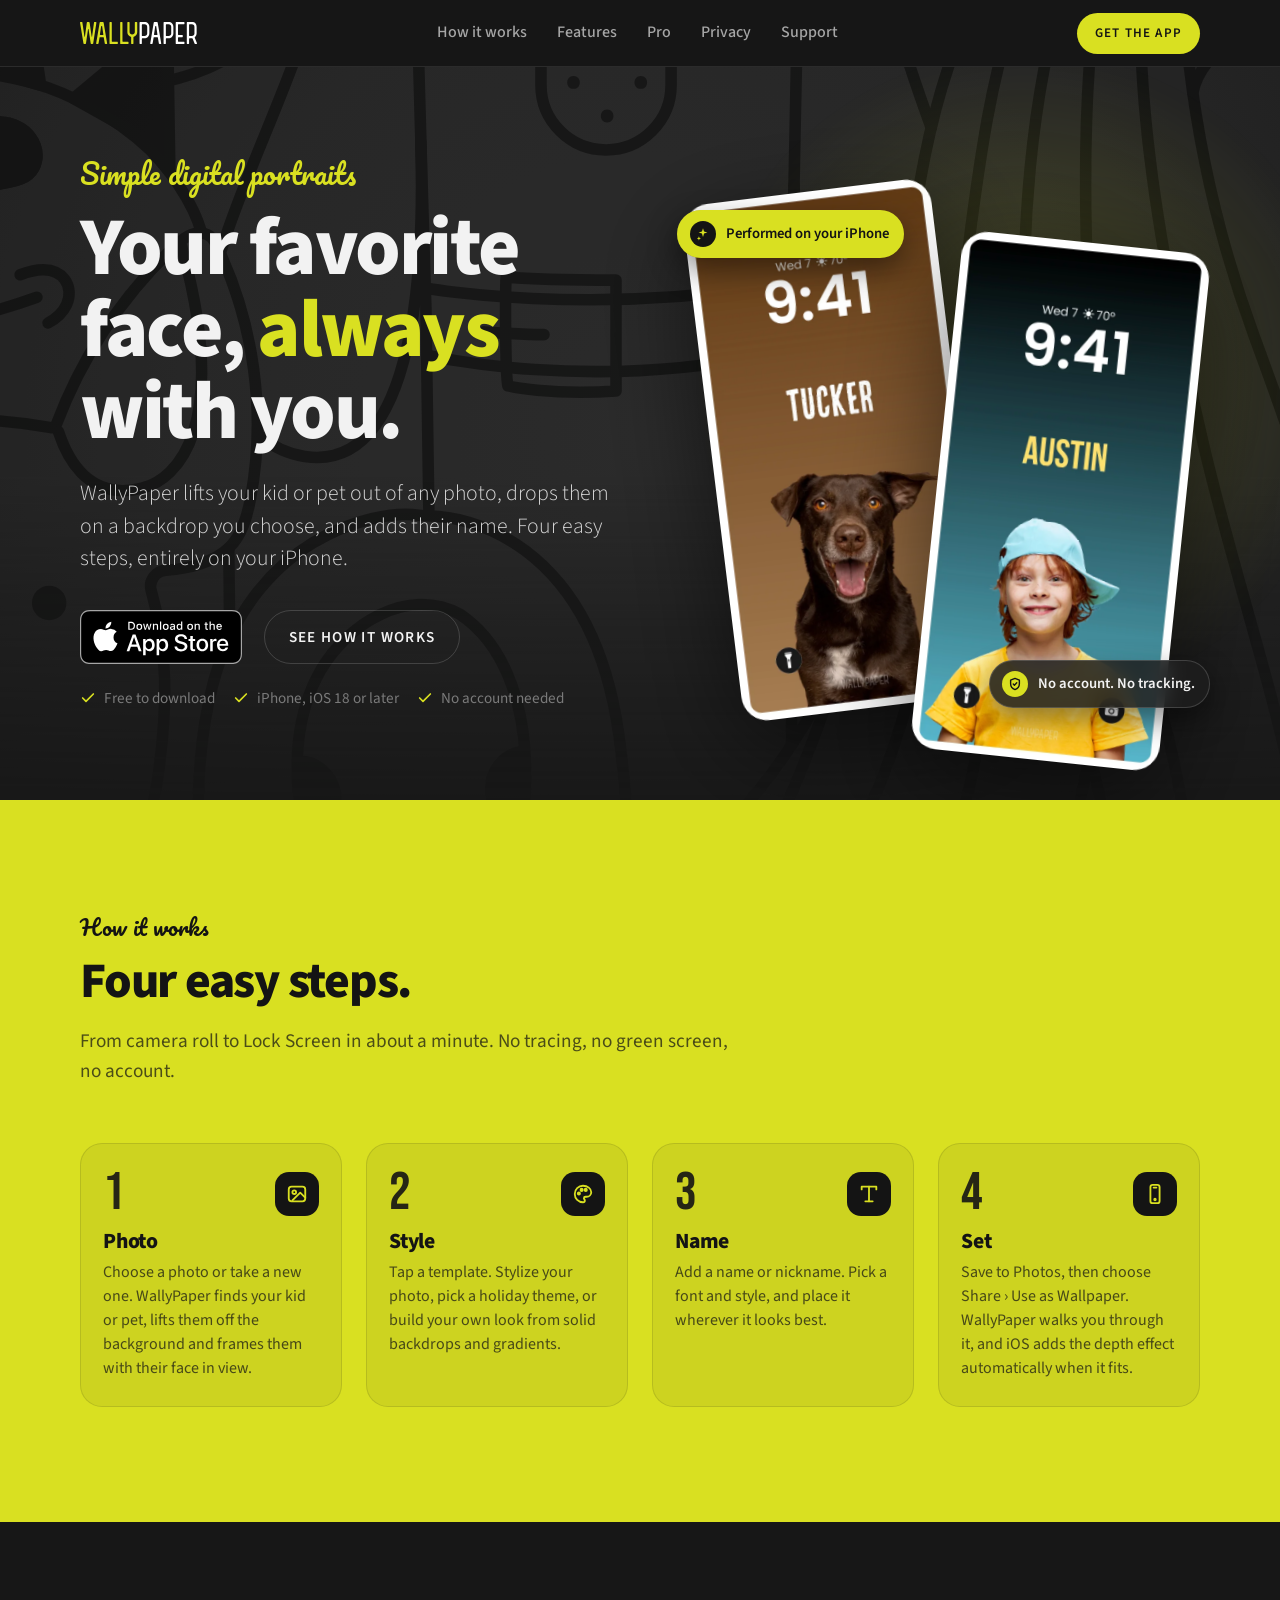
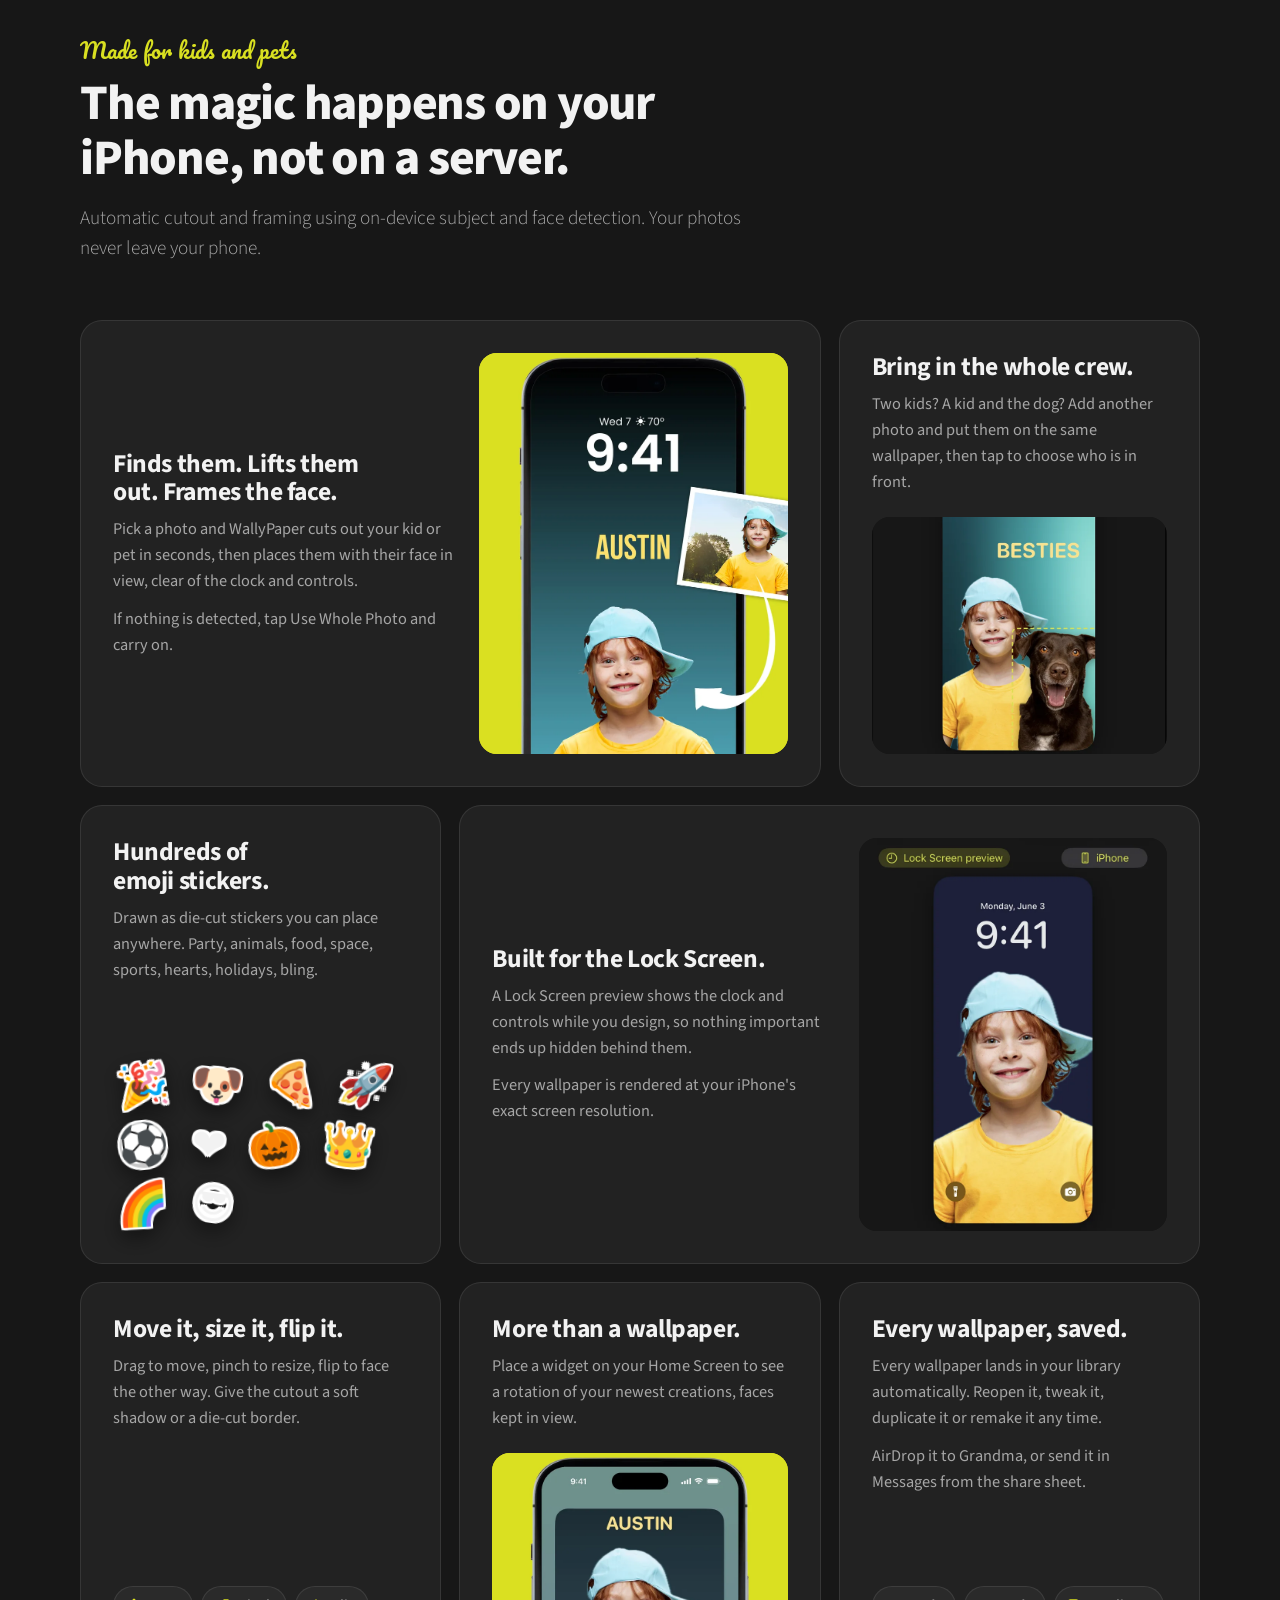
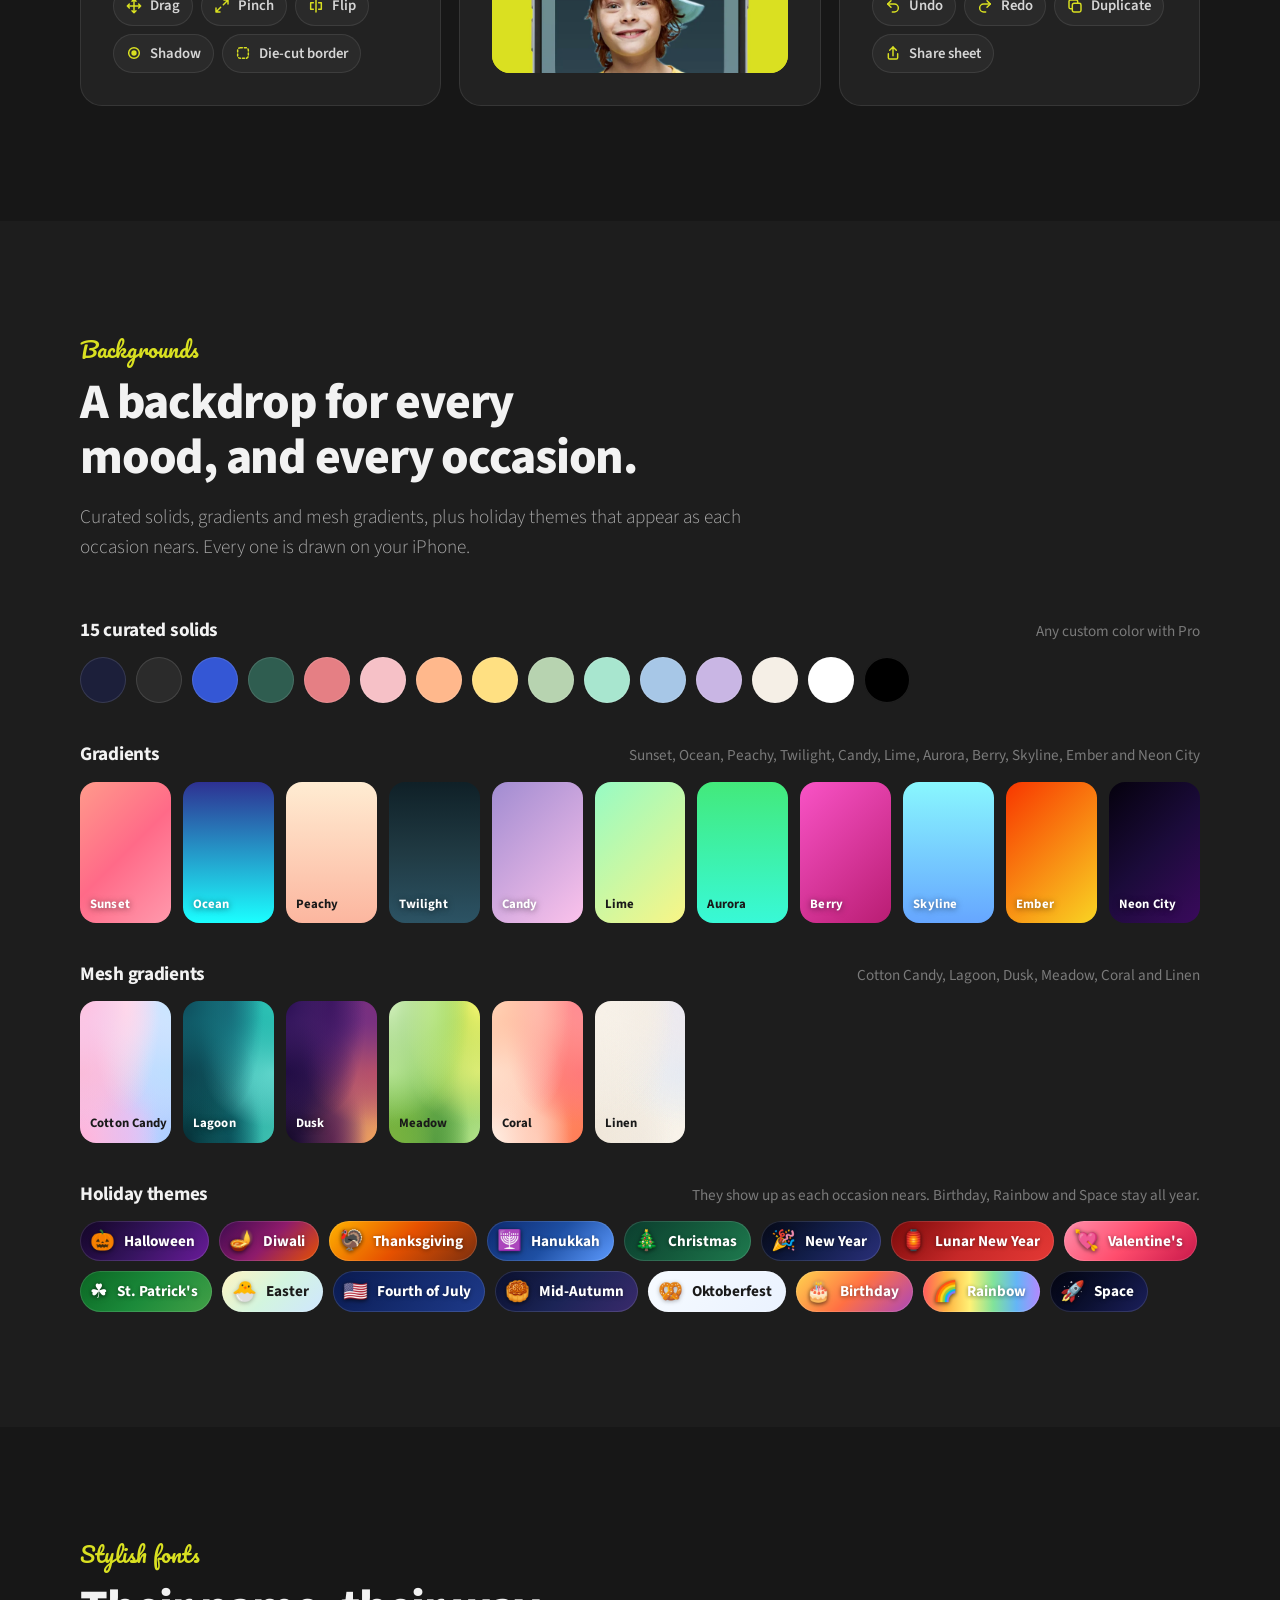
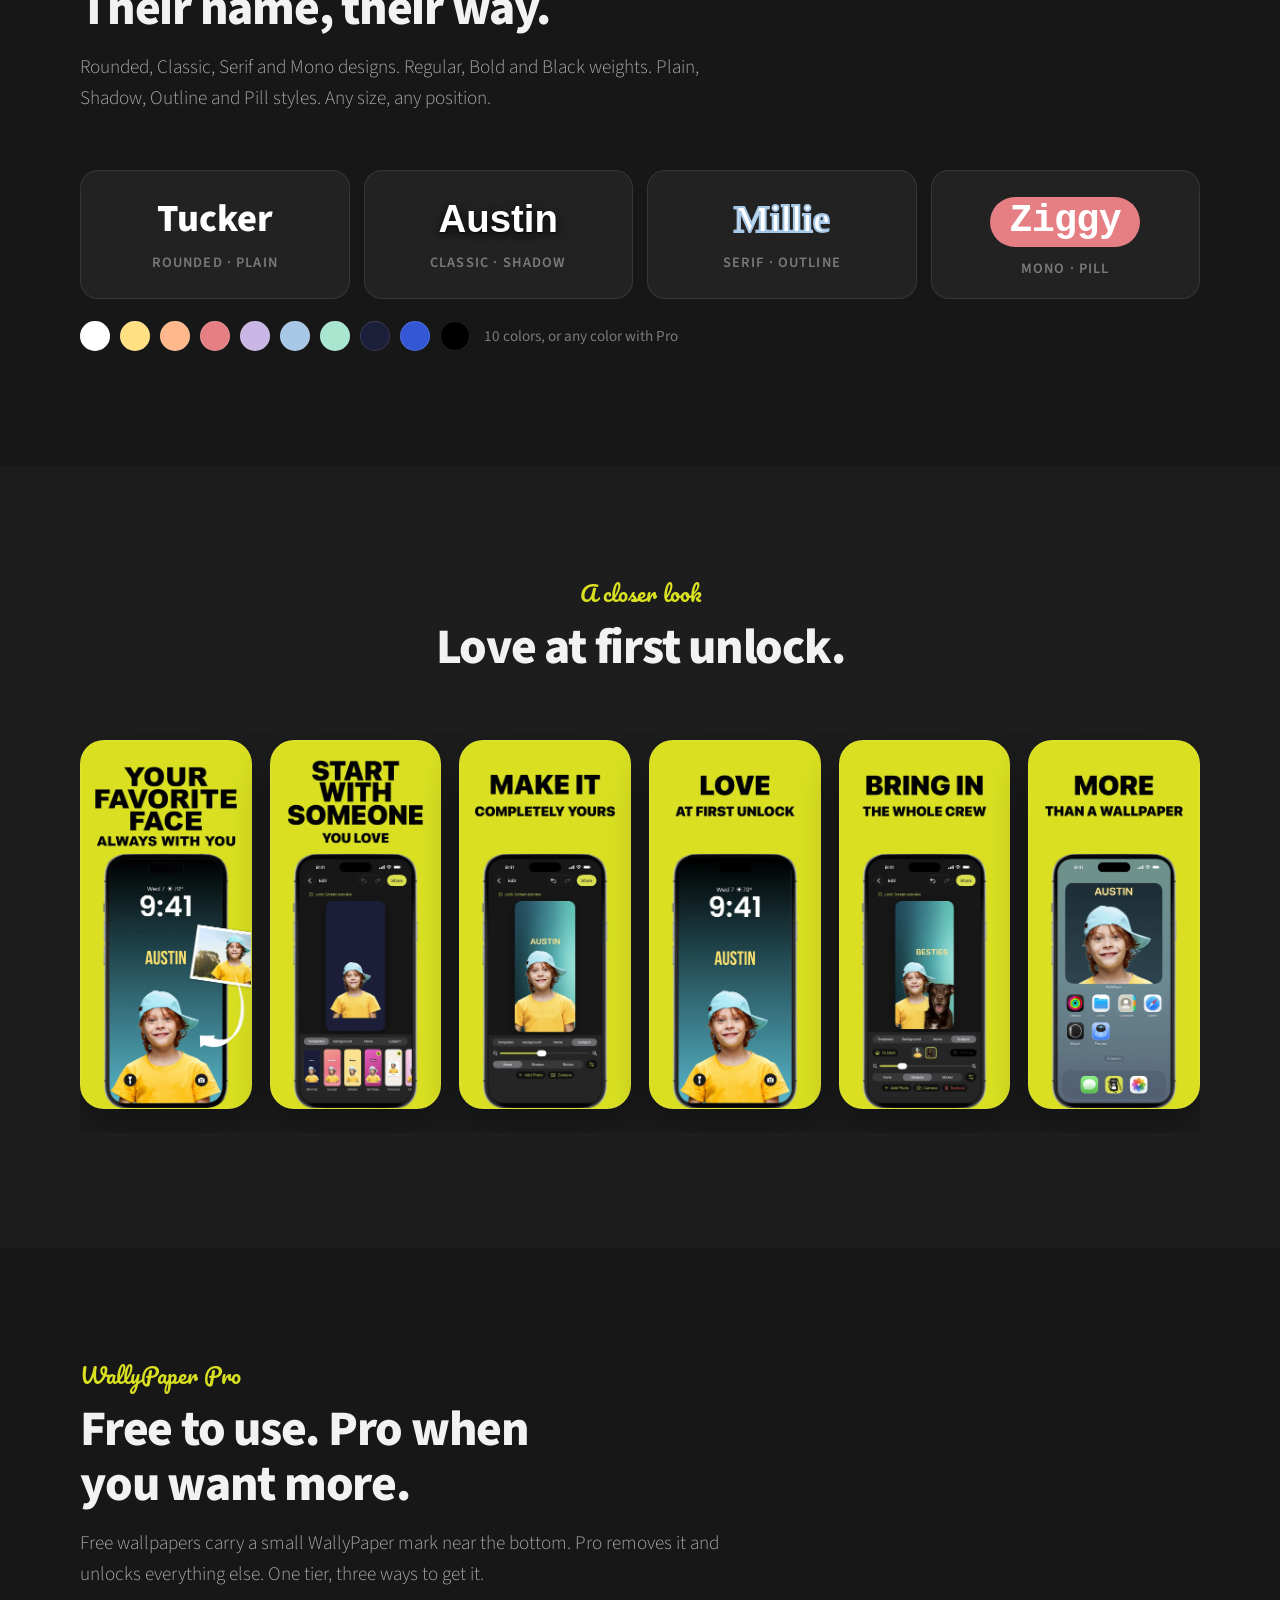
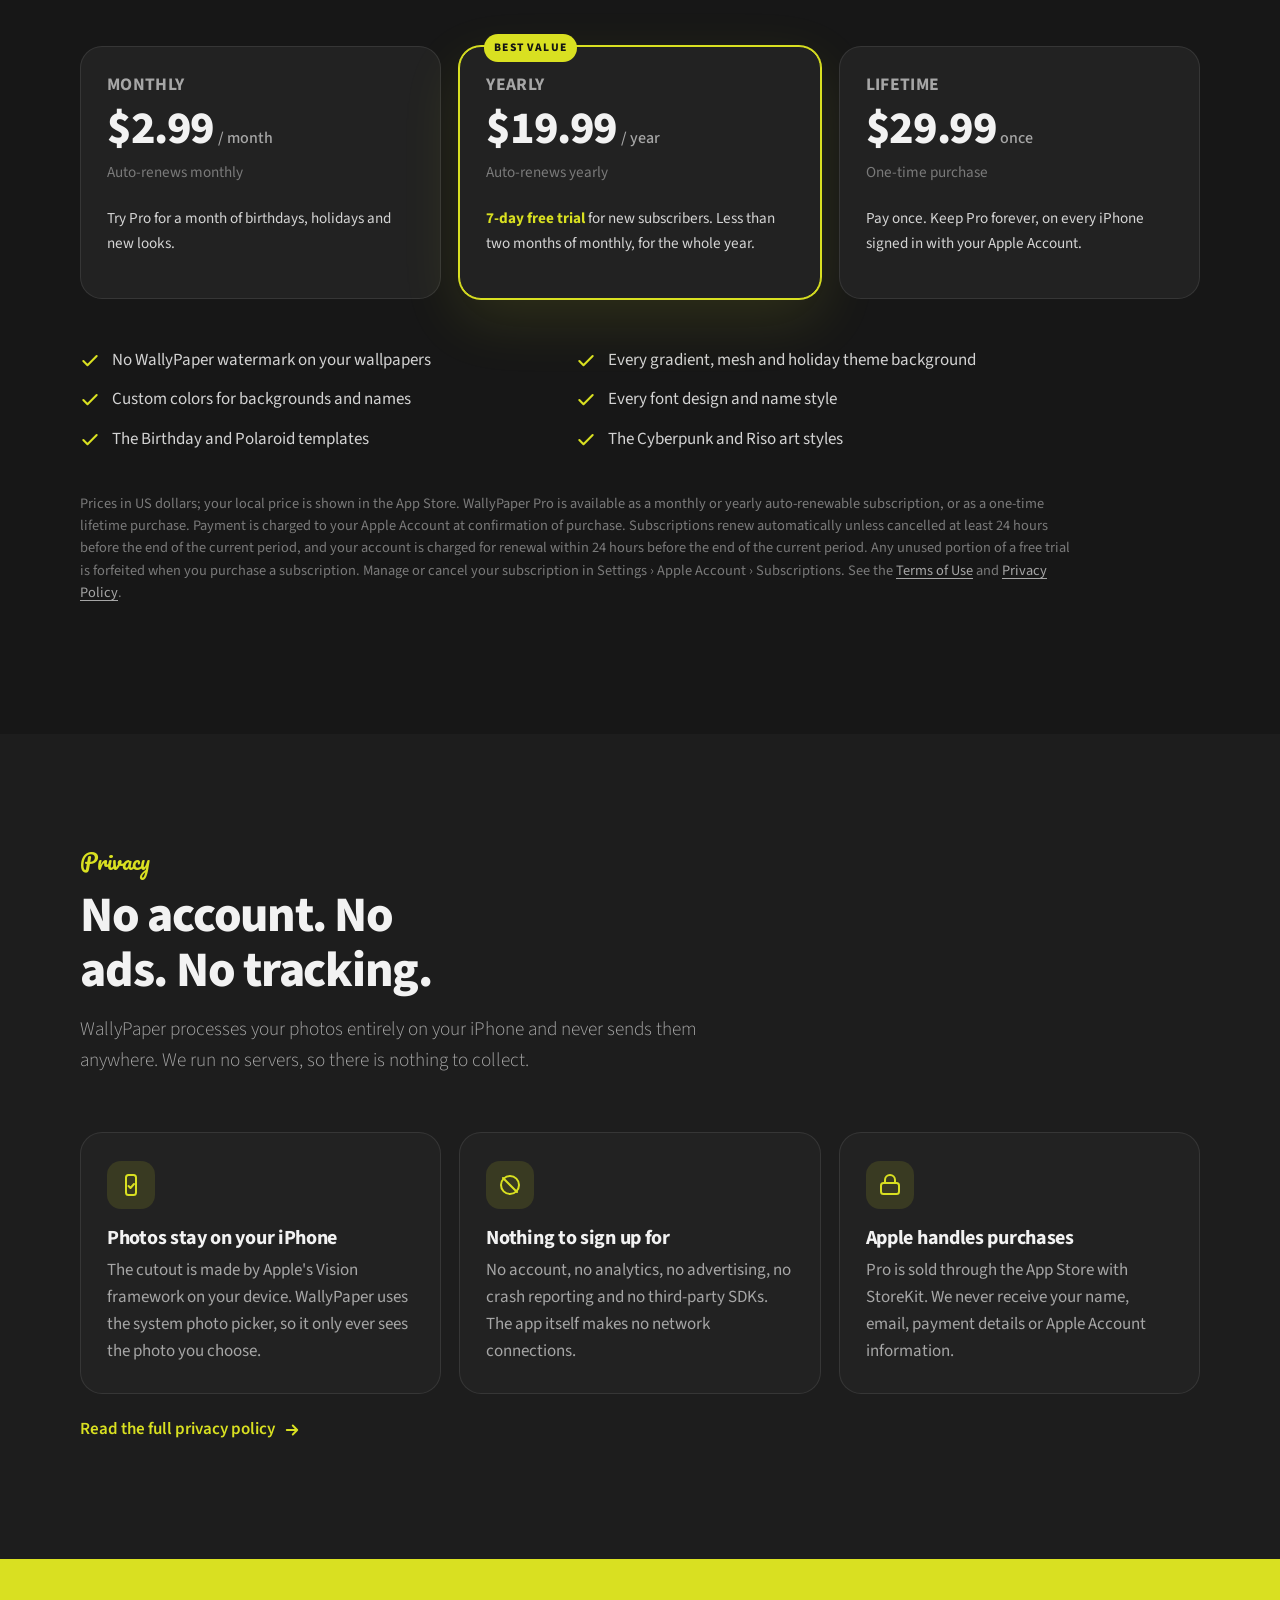
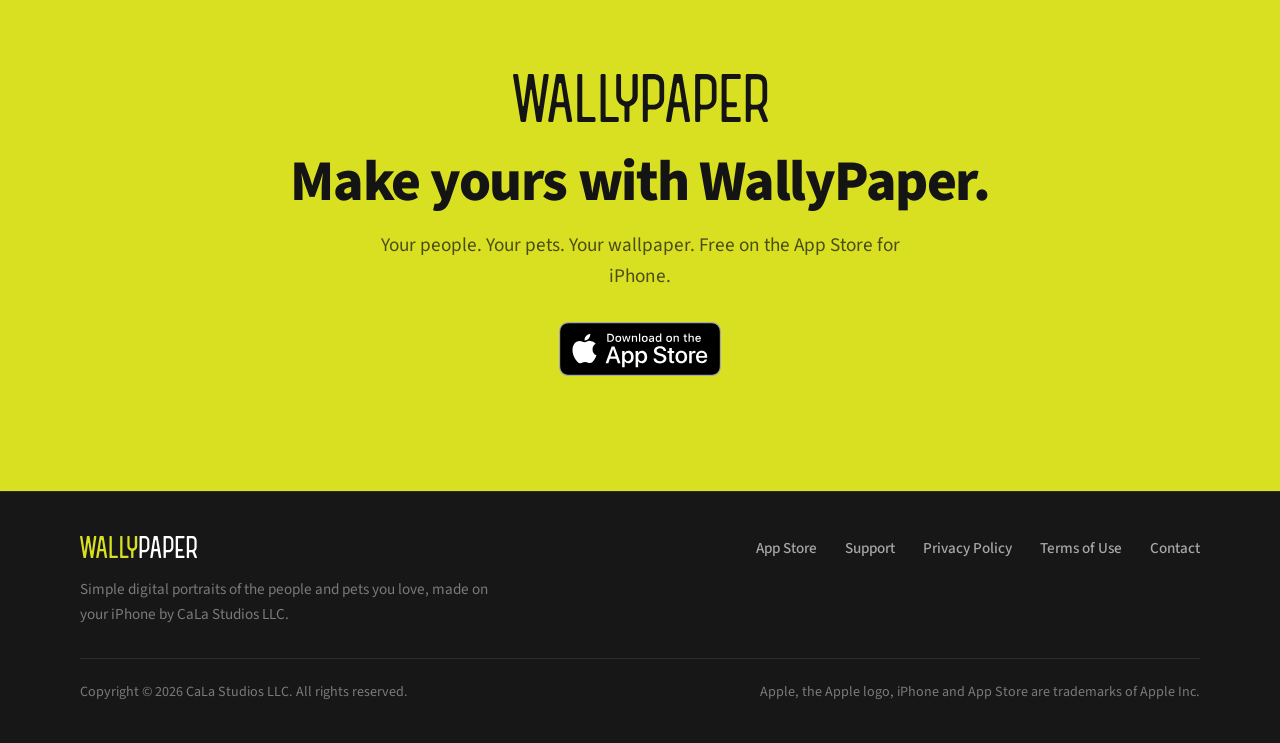
==== index.html @ 64842754 "Feature grid: real crew and Lock Screen images, drop Templates section - Crew tile crops the screens" ====
<!DOCTYPE html>
<html lang="en">
<head>
  <meta charset="utf-8">
  <meta name="viewport" content="width=device-width, initial-scale=1, viewport-fit=cover">
  <title>WallyPaper – Turn a photo of your kid or pet into an iPhone wallpaper</title>
  <meta name="description" content="WallyPaper lifts your kid or pet out of any photo, drops them on a backdrop you choose, and adds their name. Four easy steps, entirely on your iPhone. No account, no ads, no tracking.">
  <link rel="canonical" href="https://wallypaper.app/">
  <meta name="theme-color" content="#171717">
  <meta name="apple-itunes-app" content="app-id=6805213479">

  <meta property="og:type" content="website">
  <meta property="og:site_name" content="WallyPaper">
  <meta property="og:title" content="WallyPaper – Your favorite face, always with you">
  <meta property="og:description" content="Turn a photo of your kid or pet into a personalized iPhone wallpaper in four easy steps. Cut out on your iPhone, never uploaded.">
  <meta property="og:url" content="https://wallypaper.app/">
  <meta property="og:image" content="https://wallypaper.app/assets/img/og-image.jpg">
  <meta property="og:image:width" content="1200">
  <meta property="og:image:height" content="630">
  <meta name="twitter:card" content="summary_large_image">
  <meta name="twitter:title" content="WallyPaper – Your favorite face, always with you">
  <meta name="twitter:description" content="Turn a photo of your kid or pet into a personalized iPhone wallpaper in four easy steps.">
  <meta name="twitter:image" content="https://wallypaper.app/assets/img/og-image.jpg">

  <link rel="icon" href="/assets/img/icon-32.png" sizes="32x32" type="image/png">
  <link rel="icon" href="/assets/img/icon-16.png" sizes="16x16" type="image/png">
  <link rel="apple-touch-icon" href="/assets/img/icon-180.png">
  <link rel="manifest" href="/site.webmanifest">
  <link rel="preload" href="/assets/fonts/source-sans-3.woff2" as="font" type="font/woff2" crossorigin>
  <link rel="preload" href="/assets/fonts/pacifico.woff2" as="font" type="font/woff2" crossorigin>
  <link rel="stylesheet" href="/assets/css/site.css">

  <script type="application/ld+json">
  {
    "@context": "https://schema.org",
    "@type": "SoftwareApplication",
    "name": "WallyPaper: Custom Wallpaper",
    "alternateName": "WallyPaper",
    "operatingSystem": "iOS 18.0 or later",
    "applicationCategory": "PhotoApplication",
    "description": "Turn a favorite photo of your loved one or pet into a personalized wallpaper. WallyPaper lifts them out of the photo, places them on a background you choose, and adds their name. Four easy steps, entirely on your iPhone.",
    "url": "https://wallypaper.app/",
    "image": "https://wallypaper.app/assets/img/icon-512.png",
    "downloadUrl": "https://apps.apple.com/us/app/wallypaper-custom-wallpaper/id6805213479",
    "installUrl": "https://apps.apple.com/us/app/wallypaper-custom-wallpaper/id6805213479",
    "offers": { "@type": "Offer", "price": "0", "priceCurrency": "USD" },
    "author": { "@type": "Organization", "name": "CaLa Studios LLC", "email": "support@calastudios.app" }
  }
  </script>
</head>
<body>
  <a class="skip-link" href="#main">Skip to content</a>

  <header class="site-header">
    <div class="container nav">
      <a class="nav-brand" href="/" aria-label="WallyPaper home">
        <span class="wordmark" role="img" aria-label="WallyPaper"></span>
      </a>
      <ul class="nav-links" id="nav-links">
        <li><a href="#how">How it works</a></li>
        <li><a href="#features">Features</a></li>
        <li><a href="#pro">Pro</a></li>
        <li><a href="#privacy">Privacy</a></li>
        <li><a href="/support">Support</a></li>
      </ul>
      <div class="nav-cta">
        <a class="btn btn-neon btn-sm" href="https://apps.apple.com/us/app/wallypaper-custom-wallpaper/id6805213479">Get the app</a>
        <button class="nav-toggle" type="button" aria-controls="nav-links" aria-expanded="false" aria-label="Menu"><span></span></button>
      </div>
    </div>
  </header>

  <main id="main">

    <!-- ============ Hero ============ -->
    <section class="hero">
      <div class="hero-bg" aria-hidden="true">
        <div class="doodles"></div>
        <div class="glow"></div>
      </div>
      <div class="container hero-grid">
        <div class="hero-copy">
          <span class="eyebrow">Simple digital portraits</span>
          <h1>Your favorite face, <span class="accent">always</span> with you.</h1>
          <p class="hero-sub">WallyPaper lifts your kid or pet out of any photo, drops them on a backdrop you choose, and adds their name. Four easy steps, entirely on your iPhone.</p>
          <div class="hero-cta">
            <a class="badge-link" href="https://apps.apple.com/us/app/wallypaper-custom-wallpaper/id6805213479">
              <img src="/assets/img/app-store-badge.svg" alt="Download on the App Store" width="162" height="54">
            </a>
            <a class="btn btn-ghost" href="#how">See how it works</a>
          </div>
          <ul class="hero-meta">
            <li><svg viewBox="0 0 24 24" fill="none" stroke="currentColor" stroke-width="2.5" stroke-linecap="round" stroke-linejoin="round" aria-hidden="true"><path d="M20 6 9 17l-5-5"/></svg>Free to download</li>
            <li><svg viewBox="0 0 24 24" fill="none" stroke="currentColor" stroke-width="2.5" stroke-linecap="round" stroke-linejoin="round" aria-hidden="true"><path d="M20 6 9 17l-5-5"/></svg>iPhone, iOS 18 or later</li>
            <li><svg viewBox="0 0 24 24" fill="none" stroke="currentColor" stroke-width="2.5" stroke-linecap="round" stroke-linejoin="round" aria-hidden="true"><path d="M20 6 9 17l-5-5"/></svg>No account needed</li>
          </ul>
        </div>
        <div class="hero-visual" aria-hidden="true">
          <div class="phone phone--a"><img src="/assets/img/mockup-dog.webp" alt="" width="600" height="1254" fetchpriority="high"></div>
          <div class="phone phone--b"><img src="/assets/img/mockup-boy.webp" alt="" width="600" height="1254" fetchpriority="high"></div>
          <div class="chip chip--tl chip--neon"><span class="dot"><svg viewBox="0 0 24 24" fill="currentColor"><path d="M12 2l1.8 5.7L19.5 9.5l-5.7 1.8L12 17l-1.8-5.7L4.5 9.5l5.7-1.8L12 2zM5 16l.9 2.6L8.5 19.5l-2.6.9L5 23l-.9-2.6L1.5 19.5l2.6-.9L5 16z"/></svg></span>Performed on your iPhone</div>
          <div class="chip chip--br"><span class="dot"><svg viewBox="0 0 24 24" fill="none" stroke="currentColor" stroke-width="2.4" stroke-linecap="round" stroke-linejoin="round"><path d="M12 2.5 4.5 5.5v6c0 5 3.3 8.6 7.5 10 4.2-1.4 7.5-5 7.5-10v-6L12 2.5z"/><path d="m9 12 2 2 4-4"/></svg></span>No account. No tracking.</div>
        </div>
      </div>
    </section>

    <!-- ============ Four steps ============ -->
    <section class="section steps" id="how">
      <div class="container">
        <div class="section-head">
          <span class="eyebrow eyebrow--ink">How it works</span>
          <h2 class="title">Four easy steps.</h2>
          <p class="lede">From camera roll to Lock Screen in about a minute. No tracing, no green screen, no account.</p>
        </div>
        <ol class="steps-grid">
          <li class="step reveal">
            <div class="step-head">
              <span class="step-num">1</span>
              <span class="step-icon"><svg viewBox="0 0 24 24" fill="none" stroke="currentColor" stroke-width="2" stroke-linecap="round" stroke-linejoin="round" aria-hidden="true"><rect x="3" y="4" width="18" height="16" rx="3"/><circle cx="9" cy="10" r="2"/><path d="m21 16-5.5-5.5L7 19"/></svg></span>
            </div>
            <h3>Photo</h3>
            <p>Choose a photo or take a new one. WallyPaper finds your kid or pet, lifts them off the background and frames them with their face in view.</p>
          </li>
          <li class="step reveal">
            <div class="step-head">
              <span class="step-num">2</span>
              <span class="step-icon"><svg viewBox="0 0 24 24" fill="none" stroke="currentColor" stroke-width="2" stroke-linecap="round" stroke-linejoin="round" aria-hidden="true"><path d="M12 3a9 9 0 1 0 0 18c1.5 0 2-1 2-2 0-.6-.3-1-.6-1.4-.3-.4-.4-.8-.4-1.1 0-1 .8-1.5 1.8-1.5H16a5 5 0 0 0 5-5c0-3.9-4-7-9-7z"/><circle cx="7.5" cy="11.5" r="1.2" fill="currentColor"/><circle cx="10.5" cy="7.5" r="1.2" fill="currentColor"/><circle cx="15" cy="7.5" r="1.2" fill="currentColor"/></svg></span>
            </div>
            <h3>Style</h3>
            <p>Tap a template. Stylize your photo, pick a holiday theme, or build your own look from solid backdrops and gradients.</p>
          </li>
          <li class="step reveal">
            <div class="step-head">
              <span class="step-num">3</span>
              <span class="step-icon"><svg viewBox="0 0 24 24" fill="none" stroke="currentColor" stroke-width="2" stroke-linecap="round" stroke-linejoin="round" aria-hidden="true"><path d="M4 7V4h16v3"/><path d="M12 4v16"/><path d="M8 20h8"/></svg></span>
            </div>
            <h3>Name</h3>
            <p>Add a name or nickname. Pick a font and style, and place it wherever it looks best.</p>
          </li>
          <li class="step reveal">
            <div class="step-head">
              <span class="step-num">4</span>
              <span class="step-icon"><svg viewBox="0 0 24 24" fill="none" stroke="currentColor" stroke-width="2" stroke-linecap="round" stroke-linejoin="round" aria-hidden="true"><rect x="7" y="2" width="10" height="20" rx="2.5"/><path d="M10.5 5h3"/><circle cx="12" cy="18" r="0.8" fill="currentColor"/></svg></span>
            </div>
            <h3>Set</h3>
            <p>Save to Photos, then choose Share › Use as Wallpaper. WallyPaper walks you through it, and iOS adds the depth effect automatically when it fits.</p>
          </li>
        </ol>
      </div>
    </section>

    <!-- ============ Features ============ -->
    <section class="section" id="features">
      <div class="container">
        <div class="section-head">
          <span class="eyebrow">Made for kids and pets</span>
          <h2 class="title">The magic happens on your iPhone, not on a server.</h2>
          <p class="lede">Automatic cutout and framing using on-device subject and face detection. Your photos never leave your phone.</p>
        </div>

        <div class="bento">
          <article class="card span-4 card--split reveal">
            <div class="card-body">
              <h3>Finds them. Lifts them out. Frames the face.</h3>
              <p>Pick a photo and WallyPaper cuts out your kid or pet in seconds, then places them with their face in view, clear of the clock and controls.</p>
              <p>If nothing is detected, tap Use Whole Photo and carry on.</p>
            </div>
            <figure class="card-figure card-figure--tall">
              <img src="/assets/img/feat-cutout.webp" alt="A photo of a boy in a blue cap becomes a Lock Screen wallpaper with his name above him" width="800" height="1212" loading="lazy">
            </figure>
          </article>

          <article class="card span-2 card--figure-bottom reveal">
            <div class="card-body">
              <h3>Bring in the whole crew.</h3>
              <p>Two kids? A kid and the dog? Add another photo and put them on the same wallpaper, then tap to choose who is in front.</p>
            </div>
            <figure class="card-figure card-figure--bottom card-figure--crew">
              <img src="/assets/img/feat-crew.webp" alt="A boy and a dog together on one wallpaper labeled Besties in the WallyPaper editor" width="860" height="690" loading="lazy">
            </figure>
          </article>

          <article class="card span-2 reveal">
            <div class="card-body">
              <h3>Hundreds of emoji stickers.</h3>
              <p>Drawn as die-cut stickers you can place anywhere. Party, animals, food, space, sports, hearts, holidays, bling.</p>
              <div class="stickers" aria-hidden="true">
                <span class="sticker" style="--r:-8deg">🎉</span><span class="sticker" style="--r:6deg">🐶</span><span class="sticker" style="--r:-4deg">🍕</span><span class="sticker" style="--r:9deg">🚀</span><span class="sticker" style="--r:-6deg">⚽️</span><span class="sticker" style="--r:5deg">❤️</span><span class="sticker" style="--r:-9deg">🎃</span><span class="sticker" style="--r:7deg">👑</span><span class="sticker" style="--r:-3deg">🌈</span><span class="sticker" style="--r:8deg">😎</span>
              </div>
            </div>
          </article>

          <article class="card span-4 card--split reveal">
            <div class="card-body">
              <h3>Built for the Lock Screen.</h3>
              <p>A Lock Screen preview shows the clock and controls while you design, so nothing important ends up hidden behind them.</p>
              <p>Every wallpaper is rendered at your iPhone's exact screen resolution.</p>
            </div>
            <figure class="card-figure card-figure--lock">
              <img src="/assets/img/feat-lockscreen.webp" alt="The WallyPaper editor with Lock Screen preview on, showing the clock and controls over a boy in a blue cap" width="800" height="1018" loading="lazy">
            </figure>
          </article>

          <article class="card span-2 reveal">
            <div class="card-body">
              <h3>Move it, size it, flip it.</h3>
              <p>Drag to move, pinch to resize, flip to face the other way. Give the cutout a soft shadow or a die-cut border.</p>
              <div class="pills" aria-label="Editing gestures">
                <span class="pill"><svg viewBox="0 0 24 24" fill="none" stroke="currentColor" stroke-width="2.2" stroke-linecap="round" stroke-linejoin="round" aria-hidden="true"><path d="M5 9l-3 3 3 3M9 5l3-3 3 3M15 19l-3 3-3-3M19 9l3 3-3 3M2 12h20M12 2v20"/></svg>Drag</span>
                <span class="pill"><svg viewBox="0 0 24 24" fill="none" stroke="currentColor" stroke-width="2.2" stroke-linecap="round" stroke-linejoin="round" aria-hidden="true"><path d="M15 3h6v6M9 21H3v-6M21 3l-7 7M3 21l7-7"/></svg>Pinch</span>
                <span class="pill"><svg viewBox="0 0 24 24" fill="none" stroke="currentColor" stroke-width="2.2" stroke-linecap="round" stroke-linejoin="round" aria-hidden="true"><path d="M12 3v18M8 7H4v10h4M16 7h4v10h-4"/></svg>Flip</span>
                <span class="pill"><svg viewBox="0 0 24 24" fill="none" stroke="currentColor" stroke-width="2.2" stroke-linecap="round" stroke-linejoin="round" aria-hidden="true"><circle cx="12" cy="12" r="8"/><circle cx="12" cy="12" r="4" fill="currentColor" stroke="none"/></svg>Shadow</span>
                <span class="pill"><svg viewBox="0 0 24 24" fill="none" stroke="currentColor" stroke-width="2.2" stroke-linecap="round" stroke-linejoin="round" aria-hidden="true"><rect x="4" y="4" width="16" height="16" rx="4" stroke-dasharray="3 3"/></svg>Die-cut border</span>
              </div>
            </div>
          </article>

          <article class="card span-2 card--figure-bottom reveal">
            <div class="card-body">
              <h3>More than a wallpaper.</h3>
              <p>Place a widget on your Home Screen to see a rotation of your newest creations, faces kept in view.</p>
            </div>
            <figure class="card-figure card-figure--bottom">
              <img src="/assets/img/feat-widget.webp" alt="An iPhone Home Screen with a large WallyPaper widget showing a boy in a blue cap" width="800" height="1212" loading="lazy">
            </figure>
          </article>

          <article class="card span-2 reveal">
            <div class="card-body">
              <h3>Every wallpaper, saved.</h3>
              <p>Every wallpaper lands in your library automatically. Reopen it, tweak it, duplicate it or remake it any time.</p>
              <p>AirDrop it to Grandma, or send it in Messages from the share sheet.</p>
              <div class="pills" aria-label="Library features">
                <span class="pill"><svg viewBox="0 0 24 24" fill="none" stroke="currentColor" stroke-width="2.2" stroke-linecap="round" stroke-linejoin="round" aria-hidden="true"><path d="M9 14 4 9l5-5"/><path d="M4 9h10a6 6 0 0 1 0 12h-3"/></svg>Undo</span>
                <span class="pill"><svg viewBox="0 0 24 24" fill="none" stroke="currentColor" stroke-width="2.2" stroke-linecap="round" stroke-linejoin="round" aria-hidden="true"><path d="m15 14 5-5-5-5"/><path d="M20 9H10a6 6 0 0 0 0 12h3"/></svg>Redo</span>
                <span class="pill"><svg viewBox="0 0 24 24" fill="none" stroke="currentColor" stroke-width="2.2" stroke-linecap="round" stroke-linejoin="round" aria-hidden="true"><rect x="8" y="8" width="13" height="13" rx="2.5"/><path d="M16 8V5a2 2 0 0 0-2-2H5a2 2 0 0 0-2 2v9a2 2 0 0 0 2 2h3"/></svg>Duplicate</span>
                <span class="pill"><svg viewBox="0 0 24 24" fill="none" stroke="currentColor" stroke-width="2.2" stroke-linecap="round" stroke-linejoin="round" aria-hidden="true"><path d="M12 3v13"/><path d="m7 8 5-5 5 5"/><path d="M5 13v6a2 2 0 0 0 2 2h10a2 2 0 0 0 2-2v-6"/></svg>Share sheet</span>
              </div>
            </div>
          </article>
        </div>
      </div>
    </section>

    <!-- ============ Backgrounds ============ -->
    <section class="section section--alt" id="backgrounds">
      <div class="container">
        <div class="section-head">
          <span class="eyebrow">Backgrounds</span>
          <h2 class="title">A backdrop for every mood, and every occasion.</h2>
          <p class="lede">Curated solids, gradients and mesh gradients, plus holiday themes that appear as each occasion nears. Every one is drawn on your iPhone.</p>
        </div>

        <div class="swatch-group reveal">
          <div class="swatch-head"><h3>15 curated solids</h3><p>Any custom color with Pro</p></div>
          <ul class="solids" aria-label="Solid colors">
            <li class="solid" style="background:#1C1F3A" title="Midnight"></li>
            <li class="solid" style="background:#2B2B2B" title="Charcoal"></li>
            <li class="solid" style="background:#3457D5" title="Cobalt"></li>
            <li class="solid" style="background:#2F5D50" title="Forest"></li>
            <li class="solid" style="background:#E57F84" title="Rose"></li>
            <li class="solid" style="background:#F6C1C7" title="Blush"></li>
            <li class="solid" style="background:#FFB88C" title="Peach"></li>
            <li class="solid" style="background:#FFE082" title="Butter"></li>
            <li class="solid" style="background:#B7D3B0" title="Sage"></li>
            <li class="solid" style="background:#A8E6CF" title="Mint"></li>
            <li class="solid" style="background:#A7C7E7" title="Sky"></li>
            <li class="solid" style="background:#C9B6E4" title="Lavender"></li>
            <li class="solid" style="background:#F5EFE6" title="Cream"></li>
            <li class="solid" style="background:#FFFFFF" title="White"></li>
            <li class="solid" style="background:#000000" title="Black"></li>
          </ul>
        </div>

        <div class="swatch-group reveal">
          <div class="swatch-head"><h3>Gradients</h3><p>Sunset, Ocean, Peachy, Twilight, Candy, Lime, Aurora, Berry, Skyline, Ember and Neon City</p></div>
          <ul class="gradients" aria-label="Gradient backgrounds">
            <li class="grad" style="background:linear-gradient(135deg,#FF9A8B,#FF6A88,#FF99AC)"><span>Sunset</span></li>
            <li class="grad" style="background:linear-gradient(180deg,#2E3192,#1BFFFF)"><span>Ocean</span></li>
            <li class="grad grad--light" style="background:linear-gradient(180deg,#FFECD2,#FCB69F)"><span>Peachy</span></li>
            <li class="grad" style="background:linear-gradient(180deg,#0F2027,#203A43,#2C5364)"><span>Twilight</span></li>
            <li class="grad" style="background:linear-gradient(135deg,#A18CD1,#FBC2EB)"><span>Candy</span></li>
            <li class="grad grad--light" style="background:linear-gradient(135deg,#96FBC4,#F9F586)"><span>Lime</span></li>
            <li class="grad grad--light" style="background:linear-gradient(180deg,#43E97B,#38F9D7)"><span>Aurora</span></li>
            <li class="grad" style="background:linear-gradient(135deg,#F953C6,#B91D73)"><span>Berry</span></li>
            <li class="grad" style="background:linear-gradient(180deg,#89F7FE,#66A6FF)"><span>Skyline</span></li>
            <li class="grad" style="background:linear-gradient(135deg,#F83600,#F9D423)"><span>Ember</span></li>
            <li class="grad" style="background:linear-gradient(135deg,#05010D,#1B0B3A,#3A0A5C)"><span>Neon City</span></li>
          </ul>
        </div>

        <div class="swatch-group reveal">
          <div class="swatch-head"><h3>Mesh gradients</h3><p>Cotton Candy, Lagoon, Dusk, Meadow, Coral and Linen</p></div>
          <ul class="gradients" aria-label="Mesh gradient backgrounds">
            <li class="grad grad--light mesh-cottoncandy"><span>Cotton Candy</span></li>
            <li class="grad mesh-lagoon"><span>Lagoon</span></li>
            <li class="grad mesh-dusk"><span>Dusk</span></li>
            <li class="grad grad--light mesh-meadow"><span>Meadow</span></li>
            <li class="grad grad--light mesh-coral"><span>Coral</span></li>
            <li class="grad grad--light mesh-linen"><span>Linen</span></li>
          </ul>
        </div>

        <div class="swatch-group reveal">
          <div class="swatch-head"><h3>Holiday themes</h3><p>They show up as each occasion nears. Birthday, Rainbow and Space stay all year.</p></div>
          <ul class="themes" aria-label="Holiday and occasion themes">
            <li class="theme" style="background:linear-gradient(135deg,#120524,#35145E,#6A1B9A)"><span class="emoji">🎃</span>Halloween</li>
            <li class="theme" style="background:linear-gradient(135deg,#3E0A4F,#8E1B6B,#E65100)"><span class="emoji">🪔</span>Diwali</li>
            <li class="theme" style="background:linear-gradient(135deg,#FFB300,#E65100,#7A2E0E)"><span class="emoji">🦃</span>Thanksgiving</li>
            <li class="theme" style="background:linear-gradient(135deg,#0D2A6F,#1E4FA3,#5D9BFF)"><span class="emoji">🕎</span>Hanukkah</li>
            <li class="theme" style="background:linear-gradient(135deg,#0B3D2E,#145A3C,#1E7A4E)"><span class="emoji">🎄</span>Christmas</li>
            <li class="theme" style="background:linear-gradient(135deg,#050814,#121E4A,#2A2F7A)"><span class="emoji">🎉</span>New Year</li>
            <li class="theme" style="background:linear-gradient(135deg,#7A0A0A,#C62828,#E53935)"><span class="emoji">🏮</span>Lunar New Year</li>
            <li class="theme" style="background:linear-gradient(135deg,#FF8FAB,#FF4D6D,#C9184A)"><span class="emoji">💘</span>Valentine's</li>
            <li class="theme" style="background:linear-gradient(135deg,#0B6623,#1B8A3A,#43A047)"><span class="emoji">☘️</span>St. Patrick's</li>
            <li class="theme theme--light" style="background:linear-gradient(135deg,#FFF4C2,#D3F5DF,#CFE6FF)"><span class="emoji">🐣</span>Easter</li>
            <li class="theme" style="background:linear-gradient(135deg,#0A1A4F,#142B6E,#1E3A8A)"><span class="emoji">🇺🇸</span>Fourth of July</li>
            <li class="theme" style="background:linear-gradient(135deg,#0A0F2C,#1B2456,#3A2A6C)"><span class="emoji">🥮</span>Mid-Autumn</li>
            <li class="theme theme--light" style="background:linear-gradient(135deg,#F7FBFF,#EAF2FF)"><span class="emoji">🥨</span>Oktoberfest</li>
            <li class="theme" style="background:linear-gradient(135deg,#FFD54F,#FF7043,#AB47BC)"><span class="emoji">🎂</span>Birthday</li>
            <li class="theme" style="background:linear-gradient(90deg,#FF5C5C,#FFB340,#FFF176,#81E39A,#64B5F6,#B388FF)"><span class="emoji">🌈</span>Rainbow</li>
            <li class="theme" style="background:linear-gradient(135deg,#03040F,#0B1030,#1B1F5C)"><span class="emoji">🚀</span>Space</li>
          </ul>
        </div>
      </div>
    </section>

    <!-- ============ Names & fonts ============ -->
    <section class="section" id="names">
      <div class="container">
        <div class="section-head">
          <span class="eyebrow">Stylish fonts</span>
          <h2 class="title">Their name, their way.</h2>
          <p class="lede">Rounded, Classic, Serif and Mono designs. Regular, Bold and Black weights. Plain, Shadow, Outline and Pill styles. Any size, any position.</p>
        </div>
        <div class="names-grid reveal" aria-label="Font designs and name styles">
          <div class="name-tile"><div class="demo font-rounded style-plain">Tucker</div><div class="label">Rounded · Plain</div></div>
          <div class="name-tile"><div class="demo font-classic style-shadow">Austin</div><div class="label">Classic · Shadow</div></div>
          <div class="name-tile"><div class="demo font-serif style-outline">Millie</div><div class="label">Serif · Outline</div></div>
          <div class="name-tile"><div class="demo font-mono"><span class="style-pill">Ziggy</span></div><div class="label">Mono · Pill</div></div>
        </div>
        <div class="name-colors reveal" aria-label="Name colors">
          <span class="solid" style="background:#FFFFFF"></span>
          <span class="solid" style="background:#FFE082"></span>
          <span class="solid" style="background:#FFB88C"></span>
          <span class="solid" style="background:#E57F84"></span>
          <span class="solid" style="background:#C9B6E4"></span>
          <span class="solid" style="background:#A7C7E7"></span>
          <span class="solid" style="background:#A8E6CF"></span>
          <span class="solid" style="background:#1C1F3A"></span>
          <span class="solid" style="background:#3457D5"></span>
          <span class="solid" style="background:#000000"></span>
          <span class="more">10 colors, or any color with Pro</span>
        </div>
      </div>
    </section>

    <!-- ============ Screenshots ============ -->
    <section class="section section--alt" id="gallery">
      <div class="container">
        <div class="section-head section-head--center">
          <span class="eyebrow">A closer look</span>
          <h2 class="title">Love at first unlock.</h2>
        </div>
      </div>
      <div class="container">
        <ul class="shots" aria-label="App Store screenshots">
          <li class="shot"><img src="/assets/img/shot-01-your-favorite-face.webp" alt="Your favorite face, always with you: a boy's photo becomes a Lock Screen wallpaper" width="720" height="1558" loading="lazy"></li>
          <li class="shot"><img src="/assets/img/shot-02-start-with-someone.webp" alt="Start with someone you love: the editor with the Templates row" width="720" height="1558" loading="lazy"></li>
          <li class="shot"><img src="/assets/img/shot-03-make-it-yours.webp" alt="Make it completely yours: the Subject tab with size, shadow and sticker controls" width="720" height="1558" loading="lazy"></li>
          <li class="shot"><img src="/assets/img/shot-04-love-at-first-unlock.webp" alt="Love at first unlock: the finished wallpaper on a Lock Screen" width="720" height="1558" loading="lazy"></li>
          <li class="shot"><img src="/assets/img/shot-05-bring-in-the-crew.webp" alt="Bring in the whole crew: a boy and a dog on one wallpaper labeled Besties" width="720" height="1558" loading="lazy"></li>
          <li class="shot"><img src="/assets/img/shot-06-more-than-a-wallpaper.webp" alt="More than a wallpaper: the Latest Wallpapers widget on a Home Screen" width="720" height="1558" loading="lazy"></li>
        </ul>
      </div>
    </section>

    <!-- ============ Pro ============ -->
    <section class="section" id="pro">
      <div class="container">
        <div class="section-head">
          <span class="eyebrow">WallyPaper Pro</span>
          <h2 class="title">Free to use. Pro when you want more.</h2>
          <p class="lede">Free wallpapers carry a small WallyPaper mark near the bottom. Pro removes it and unlocks everything else. One tier, three ways to get it.</p>
        </div>

        <ul class="plans reveal" aria-label="WallyPaper Pro plans">
          <li class="plan">
            <h3>Monthly</h3>
            <div class="price">$2.99<small>/ month</small></div>
            <div class="per">Auto-renews monthly</div>
            <p class="note">Try Pro for a month of birthdays, holidays and new looks.</p>
          </li>
          <li class="plan plan--featured">
            <span class="plan-flag">Best value</span>
            <h3>Yearly</h3>
            <div class="price">$19.99<small>/ year</small></div>
            <div class="per">Auto-renews yearly</div>
            <p class="note"><strong>7-day free trial</strong> for new subscribers. Less than two months of monthly, for the whole year.</p>
          </li>
          <li class="plan">
            <h3>Lifetime</h3>
            <div class="price">$29.99<small>once</small></div>
            <div class="per">One-time purchase</div>
            <p class="note">Pay once. Keep Pro forever, on every iPhone signed in with your Apple Account.</p>
          </li>
        </ul>

        <ul class="pro-unlocks reveal" aria-label="What Pro unlocks">
          <li><svg viewBox="0 0 24 24" fill="none" stroke="currentColor" stroke-width="2.5" stroke-linecap="round" stroke-linejoin="round" aria-hidden="true"><path d="M20 6 9 17l-5-5"/></svg>No WallyPaper watermark on your wallpapers</li>
          <li><svg viewBox="0 0 24 24" fill="none" stroke="currentColor" stroke-width="2.5" stroke-linecap="round" stroke-linejoin="round" aria-hidden="true"><path d="M20 6 9 17l-5-5"/></svg>Every gradient, mesh and holiday theme background</li>
          <li><svg viewBox="0 0 24 24" fill="none" stroke="currentColor" stroke-width="2.5" stroke-linecap="round" stroke-linejoin="round" aria-hidden="true"><path d="M20 6 9 17l-5-5"/></svg>Custom colors for backgrounds and names</li>
          <li><svg viewBox="0 0 24 24" fill="none" stroke="currentColor" stroke-width="2.5" stroke-linecap="round" stroke-linejoin="round" aria-hidden="true"><path d="M20 6 9 17l-5-5"/></svg>Every font design and name style</li>
          <li><svg viewBox="0 0 24 24" fill="none" stroke="currentColor" stroke-width="2.5" stroke-linecap="round" stroke-linejoin="round" aria-hidden="true"><path d="M20 6 9 17l-5-5"/></svg>The Birthday and Polaroid templates</li>
          <li><svg viewBox="0 0 24 24" fill="none" stroke="currentColor" stroke-width="2.5" stroke-linecap="round" stroke-linejoin="round" aria-hidden="true"><path d="M20 6 9 17l-5-5"/></svg>The Cyberpunk and Riso art styles</li>
        </ul>

        <p class="fineprint reveal">Prices in US dollars; your local price is shown in the App Store. WallyPaper Pro is available as a monthly or yearly auto-renewable subscription, or as a one-time lifetime purchase. Payment is charged to your Apple Account at confirmation of purchase. Subscriptions renew automatically unless cancelled at least 24 hours before the end of the current period, and your account is charged for renewal within 24 hours before the end of the current period. Any unused portion of a free trial is forfeited when you purchase a subscription. Manage or cancel your subscription in Settings › Apple Account › Subscriptions. See the <a href="https://www.apple.com/legal/internet-services/itunes/dev/stdeula/">Terms of Use</a> and <a href="/privacy">Privacy Policy</a>.</p>
      </div>
    </section>

    <!-- ============ Privacy ============ -->
    <section class="section section--alt" id="privacy">
      <div class="container">
        <div class="section-head">
          <span class="eyebrow">Privacy</span>
          <h2 class="title">No account. No ads. No tracking.</h2>
          <p class="lede">WallyPaper processes your photos entirely on your iPhone and never sends them anywhere. We run no servers, so there is nothing to collect.</p>
        </div>
        <div class="pillars">
          <div class="pillar reveal">
            <div class="icon"><svg viewBox="0 0 24 24" fill="none" stroke="currentColor" stroke-width="2" stroke-linecap="round" stroke-linejoin="round" aria-hidden="true"><rect x="7" y="2" width="10" height="20" rx="2.5"/><path d="m9.5 13 2 2 3.5-4"/></svg></div>
            <h3>Photos stay on your iPhone</h3>
            <p>The cutout is made by Apple's Vision framework on your device. WallyPaper uses the system photo picker, so it only ever sees the photo you choose.</p>
          </div>
          <div class="pillar reveal">
            <div class="icon"><svg viewBox="0 0 24 24" fill="none" stroke="currentColor" stroke-width="2" stroke-linecap="round" stroke-linejoin="round" aria-hidden="true"><circle cx="12" cy="12" r="9"/><path d="m5 5 14 14"/></svg></div>
            <h3>Nothing to sign up for</h3>
            <p>No account, no analytics, no advertising, no crash reporting and no third-party SDKs. The app itself makes no network connections.</p>
          </div>
          <div class="pillar reveal">
            <div class="icon"><svg viewBox="0 0 24 24" fill="none" stroke="currentColor" stroke-width="2" stroke-linecap="round" stroke-linejoin="round" aria-hidden="true"><rect x="3" y="10" width="18" height="11" rx="2.5"/><path d="M7 10V7a5 5 0 0 1 10 0v3"/></svg></div>
            <h3>Apple handles purchases</h3>
            <p>Pro is sold through the App Store with StoreKit. We never receive your name, email, payment details or Apple Account information.</p>
          </div>
        </div>
        <a class="link-arrow reveal" href="/privacy">Read the full privacy policy <svg viewBox="0 0 24 24" fill="none" stroke="currentColor" stroke-width="2.5" stroke-linecap="round" stroke-linejoin="round" aria-hidden="true"><path d="M5 12h14M13 6l6 6-6 6"/></svg></a>
      </div>
    </section>

    <!-- ============ CTA ============ -->
    <section class="section cta" id="download">
      <div class="container">
        <span class="wordmark wordmark--lg wordmark--ink" role="img" aria-label="WallyPaper"></span>
        <h2 class="title">Make yours with WallyPaper.</h2>
        <p class="lede">Your people. Your pets. Your wallpaper. Free on the App Store for iPhone.</p>
        <div class="cta-actions">
          <a class="badge-link" href="https://apps.apple.com/us/app/wallypaper-custom-wallpaper/id6805213479">
            <img src="/assets/img/app-store-badge.svg" alt="Download on the App Store" width="162" height="54">
          </a>
        </div>
      </div>
    </section>
  </main>

  <footer class="site-footer">
    <div class="container">
      <div class="footer-grid">
        <div class="footer-brand">
          <span class="wordmark" role="img" aria-label="WallyPaper"></span>
          <p>Simple digital portraits of the people and pets you love, made on your iPhone by CaLa Studios LLC.</p>
        </div>
        <ul class="footer-links">
          <li><a href="https://apps.apple.com/us/app/wallypaper-custom-wallpaper/id6805213479">App Store</a></li>
          <li><a href="/support">Support</a></li>
          <li><a href="/privacy">Privacy Policy</a></li>
          <li><a href="https://www.apple.com/legal/internet-services/itunes/dev/stdeula/">Terms of Use</a></li>
          <li><a href="mailto:support@calastudios.app">Contact</a></li>
        </ul>
      </div>
      <div class="footer-meta">
        <span>Copyright © <span data-year>2026</span> CaLa Studios LLC. All rights reserved.</span>
        <span>Apple, the Apple logo, iPhone and App Store are trademarks of Apple Inc.</span>
      </div>
    </div>
  </footer>

  <script src="/assets/js/site.js" defer></script>
</body>
</html>
---- assets/css/site.css ----
/* WallyPaper — wallypaper.app
   Brand: neon #D9E021 on charcoal #171717. Type: Source Sans 3 (body), Pacifico (script accents),
   Bebas Neue (display numerals). All fonts are self-hosted subsets; the site makes no third-party requests. */

@font-face {
  font-family: "Source Sans 3";
  src: url("../fonts/source-sans-3.woff2") format("woff2");
  font-weight: 200 900;
  font-style: normal;
  font-display: swap;
}
@font-face {
  font-family: "Pacifico";
  src: url("../fonts/pacifico.woff2") format("woff2");
  font-weight: 400;
  font-style: normal;
  font-display: swap;
}
@font-face {
  font-family: "Bebas Neue";
  src: url("../fonts/bebas-neue.woff2") format("woff2");
  font-weight: 400;
  font-style: normal;
  font-display: swap;
}

:root {
  color-scheme: dark;
  --bg: #171717;
  --bg-2: #1d1d1d;
  --surface: #222222;
  --surface-2: #2a2a2a;
  --line: rgba(255, 255, 255, 0.09);
  --line-strong: rgba(255, 255, 255, 0.16);
  --text: #f2f2f2;
  --text-soft: rgba(242, 242, 242, 0.86);
  --muted: #a6a6a6;
  --dim: #7a7a7a;
  --neon: #d9e021;
  --neon-ink: #141414;
  --neon-ink-soft: rgba(20, 20, 20, 0.72);
  --neon-soft: rgba(217, 224, 33, 0.12);
  --font: "Source Sans 3", ui-sans-serif, system-ui, -apple-system, "Helvetica Neue", Arial, sans-serif;
  --script: "Pacifico", "Brush Script MT", "Snell Roundhand", cursive;
  --display: "Bebas Neue", "Source Sans 3", Impact, "Arial Narrow", sans-serif;
  --radius: 22px;
  --radius-sm: 14px;
  --container: 1120px;
  --gutter: clamp(20px, 4vw, 40px);
  --section: clamp(64px, 9vw, 120px);
}

/* ---------- Reset & base ---------- */
*, *::before, *::after { box-sizing: border-box; }
html { -webkit-text-size-adjust: 100%; scroll-behavior: smooth; }
@media (prefers-reduced-motion: reduce) { html { scroll-behavior: auto; } }
body {
  margin: 0;
  background: var(--bg);
  color: var(--text);
  font-family: var(--font);
  font-size: 1.0625rem;
  line-height: 1.6;
  font-weight: 400;
  -webkit-font-smoothing: antialiased;
  text-rendering: optimizeLegibility;
  overflow-x: clip;
}
img, svg, video { max-width: 100%; height: auto; display: block; }
a { color: inherit; text-decoration: none; }
a:hover { text-decoration: none; }
p { margin: 0 0 1em; }
h1, h2, h3, h4 { margin: 0; line-height: 1.1; font-weight: 700; letter-spacing: -0.015em; text-wrap: balance; }
ul, ol { margin: 0; padding: 0; }
.steps-grid, .solids, .gradients, .themes, .shots, .plans, .pro-unlocks, .name-colors, .hero-meta, .nav-links, .footer-links, .doc-toc { list-style: none; margin: 0; padding: 0; }
button { font: inherit; color: inherit; background: none; border: 0; cursor: pointer; }
:focus-visible { outline: 3px solid var(--neon); outline-offset: 3px; border-radius: 6px; }
::selection { background: var(--neon); color: var(--neon-ink); }

.container { width: min(100% - 2 * var(--gutter), var(--container)); margin-inline: auto; }
.skip-link {
  position: absolute; left: 16px; top: -60px; z-index: 100;
  background: var(--neon); color: var(--neon-ink); padding: 10px 16px; border-radius: 999px; font-weight: 600;
}
.skip-link:focus { top: 16px; }
.visually-hidden { position: absolute !important; width: 1px; height: 1px; overflow: hidden; clip: rect(0 0 0 0); white-space: nowrap; }

/* ---------- Wordmark ---------- */
.wordmark {
  display: inline-block;
  aspect-ratio: 938.81 / 176.45;
  height: 22px;
  background: linear-gradient(90deg, var(--neon) 0 49.9%, #fff 49.9%);
  -webkit-mask: url("../img/wordmark.svg") no-repeat center / contain;
  mask: url("../img/wordmark.svg") no-repeat center / contain;
}
.wordmark--lg { height: clamp(34px, 5vw, 48px); }
.wordmark--ink { background: linear-gradient(90deg, var(--neon-ink) 0 49.9%, var(--neon-ink) 49.9%); }

/* ---------- Header ---------- */
.site-header {
  position: sticky; top: 0; z-index: 50;
  background: rgba(23, 23, 23, 0.8);
  -webkit-backdrop-filter: saturate(140%) blur(14px);
  backdrop-filter: saturate(140%) blur(14px);
  border-bottom: 1px solid var(--line);
}
.nav { display: flex; align-items: center; justify-content: space-between; gap: 24px; height: 66px; }
.nav-brand { display: inline-flex; align-items: center; gap: 10px; padding: 8px 0; }
.nav-links { display: flex; align-items: center; gap: 30px; list-style: none; }
.nav-links a { color: var(--muted); font-weight: 500; font-size: 1rem; transition: color 0.15s ease; }
.nav-links a:hover, .nav-links a[aria-current="page"] { color: var(--text); }
.nav-cta { display: inline-flex; align-items: center; gap: 8px; }
.nav-toggle { display: none; width: 44px; height: 44px; border-radius: 12px; align-items: center; justify-content: center; }
.nav-toggle span { display: block; width: 22px; height: 2px; background: var(--text); border-radius: 2px; position: relative; }
.nav-toggle span::before, .nav-toggle span::after { content: ""; position: absolute; left: 0; width: 22px; height: 2px; background: var(--text); border-radius: 2px; transition: transform 0.2s ease, top 0.2s ease; }
.nav-toggle span::before { top: -7px; }
.nav-toggle span::after { top: 7px; }
.nav-open .nav-toggle span { background: transparent; }
.nav-open .nav-toggle span::before { top: 0; transform: rotate(45deg); }
.nav-open .nav-toggle span::after { top: 0; transform: rotate(-45deg); }

/* ---------- Buttons ---------- */
.btn {
  display: inline-flex; align-items: center; justify-content: center; gap: 12px;
  padding: 14px 24px; border-radius: 999px;
  font-weight: 600; font-size: 0.95rem; letter-spacing: 0.09em; text-transform: uppercase;
  transition: transform 0.15s ease, background-color 0.15s ease, color 0.15s ease, box-shadow 0.15s ease;
  white-space: nowrap;
}
.btn:active { transform: translateY(1px); }
.btn-neon { background: var(--neon); color: var(--neon-ink); }
.btn-neon:hover { background: #e6ec3a; box-shadow: 0 8px 30px rgba(217, 224, 33, 0.25); }
.btn-ghost { background: transparent; color: var(--text); border: 1px solid var(--line-strong); }
.btn-ghost:hover { border-color: rgba(255, 255, 255, 0.35); background: rgba(255, 255, 255, 0.04); }
.btn-ink { background: var(--neon-ink); color: #fff; }
.btn-ink:hover { background: #000; }
.btn-sm { padding: 10px 18px; font-size: 0.82rem; }
.btn .divider { width: 1px; height: 20px; background: currentColor; opacity: 0.35; }
.btn svg { width: 18px; height: 18px; flex: none; }

.badge-link { display: inline-block; line-height: 0; border-radius: 8px; transition: transform 0.15s ease, opacity 0.15s ease; }
.badge-link img { height: 54px; width: auto; }
.badge-link:hover { transform: translateY(-1px); opacity: 0.94; }

/* ---------- Section scaffolding ---------- */
.section { padding-block: var(--section); position: relative; }
.section--tight { padding-block: clamp(48px, 6vw, 80px); }
.section--alt { background: var(--bg-2); }
.section-head { max-width: 42rem; margin-bottom: clamp(32px, 5vw, 56px); }
.section-head--center { margin-inline: auto; text-align: center; }
.eyebrow {
  display: inline-block; font-family: var(--script); color: var(--neon); font-size: 1.35rem; line-height: 1.2;
  margin-bottom: 14px; letter-spacing: 0;
}
.eyebrow--ink { color: var(--neon-ink); }
h2.title { font-size: clamp(2rem, 4.2vw, 3.1rem); font-weight: 800; letter-spacing: -0.025em; }
.lede { font-size: clamp(1.1rem, 1.5vw, 1.3rem); color: var(--muted); font-weight: 300; margin-top: 16px; }
.lede strong { color: var(--text); font-weight: 600; }

/* ---------- Hero ---------- */
.hero { position: relative; overflow: hidden; padding-block: clamp(48px, 7vw, 104px) clamp(48px, 7vw, 96px); isolation: isolate; }
.hero-bg { position: absolute; inset: 0; z-index: -2; pointer-events: none; }
.hero-bg .doodles {
  position: absolute; inset: -5% -5% -5% -5%;
  background: url("../img/doodles.svg") center / cover no-repeat;
  opacity: 0.72;
  -webkit-mask-image: linear-gradient(180deg, #000 55%, transparent 100%);
  mask-image: linear-gradient(180deg, #000 55%, transparent 100%);
}
.hero-bg .glow {
  position: absolute; right: -10%; top: -10%; width: 60vw; height: 60vw; max-width: 900px; max-height: 900px;
  background: radial-gradient(circle at center, rgba(217, 224, 33, 0.22), rgba(217, 224, 33, 0) 60%);
  filter: blur(10px);
}
.hero-grid { display: grid; grid-template-columns: minmax(0, 1.05fr) minmax(0, 0.95fr); gap: clamp(32px, 6vw, 72px); align-items: center; }
.hero-copy .eyebrow { font-size: clamp(1.4rem, 2.2vw, 1.75rem); margin-bottom: 18px; }
.hero h1 { font-size: clamp(2.7rem, 6.4vw, 5.2rem); font-weight: 800; line-height: 1; letter-spacing: -0.03em; }
.hero h1 .accent { color: var(--neon); }
.hero-sub { margin-top: 24px; font-size: clamp(1.15rem, 1.7vw, 1.4rem); line-height: 1.5; color: var(--text-soft); font-weight: 300; max-width: 34rem; }
.hero-cta { display: flex; align-items: center; gap: 22px; flex-wrap: wrap; margin-top: 34px; }
.hero-meta { display: flex; flex-wrap: wrap; gap: 8px 18px; margin-top: 22px; color: var(--dim); font-size: 0.95rem; list-style: none; }
.hero-meta li { display: inline-flex; align-items: center; gap: 8px; }
.hero-meta svg { width: 16px; height: 16px; color: var(--neon); }

.hero-visual { position: relative; aspect-ratio: 1 / 1.02; max-width: 520px; margin-inline: auto; width: 100%; }
.phone { position: absolute; width: 50%; filter: drop-shadow(0 30px 50px rgba(0, 0, 0, 0.55)); border-radius: 26px; }
.phone img { width: 100%; border-radius: inherit; }
.phone--a { left: 2%; top: 2%; transform: rotate(-7deg); z-index: 1; }
.phone--b { right: 3%; top: 12%; transform: rotate(6deg); z-index: 2; }
.chip {
  position: absolute; z-index: 3; display: inline-flex; align-items: center; gap: 10px;
  padding: 10px 14px 10px 12px; border-radius: 999px;
  background: rgba(30, 30, 30, 0.86); border: 1px solid var(--line-strong);
  -webkit-backdrop-filter: blur(10px); backdrop-filter: blur(10px);
  color: var(--text); font-size: 0.92rem; font-weight: 600; white-space: nowrap;
  box-shadow: 0 12px 30px rgba(0, 0, 0, 0.45);
}
.chip .dot { width: 26px; height: 26px; border-radius: 50%; background: var(--neon); color: var(--neon-ink); display: inline-grid; place-items: center; }
.chip .dot svg { width: 14px; height: 14px; }
.chip--tl { left: -5%; top: 6%; }
.chip--br { right: -2%; bottom: -4%; }
.chip--neon { background: var(--neon); color: var(--neon-ink); border-color: transparent; }
.chip--neon .dot { background: var(--neon-ink); color: var(--neon); }

/* ---------- Steps band ---------- */
.steps { background: var(--neon); color: var(--neon-ink); position: relative; overflow: hidden; }
.steps .title { color: var(--neon-ink); }
.steps .lede { color: var(--neon-ink-soft); font-weight: 400; }
.steps-grid { display: grid; grid-template-columns: repeat(4, minmax(0, 1fr)); gap: 24px; margin-top: clamp(28px, 4vw, 48px) !important; }
.step { position: relative; padding: 26px 22px 26px; border-radius: var(--radius); background: rgba(20, 20, 20, 0.06); border: 1px solid rgba(20, 20, 20, 0.12); }
.step-num { font-family: var(--display); font-size: 3.4rem; line-height: 0.85; color: var(--neon-ink); opacity: 0.9; }
.step-head { display: flex; align-items: flex-end; justify-content: space-between; gap: 12px; margin-bottom: 14px; }
.step-icon { width: 44px; height: 44px; border-radius: 14px; background: var(--neon-ink); color: var(--neon); display: grid; place-items: center; flex: none; }
.step-icon svg { width: 22px; height: 22px; }
.step h3 { font-size: 1.35rem; font-weight: 800; letter-spacing: -0.01em; margin-bottom: 6px; }
.step p { margin: 0; color: var(--neon-ink-soft); font-size: 1rem; line-height: 1.5; }

/* ---------- Bento cards ---------- */
.bento { display: grid; grid-template-columns: repeat(6, minmax(0, 1fr)); gap: 18px; }
.card {
  background: var(--surface); border: 1px solid var(--line); border-radius: var(--radius);
  padding: clamp(22px, 3vw, 32px); position: relative; overflow: hidden; display: flex; flex-direction: column; min-width: 0;
}
.card h3 { font-size: clamp(1.3rem, 2vw, 1.6rem); font-weight: 700; margin-bottom: 10px; letter-spacing: -0.015em; }
.card p { color: var(--muted); margin: 0; font-size: 1.02rem; }
.card p + p { margin-top: 0.7em; }
.card .card-body { position: relative; z-index: 1; display: flex; flex-direction: column; flex: 1; }
.span-2 { grid-column: span 2; }
.span-3 { grid-column: span 3; }
.span-4 { grid-column: span 4; }
.card--split { display: grid; grid-template-columns: minmax(0, 1fr) minmax(0, 0.9fr); gap: 24px; align-items: stretch; }
.card--split .card-body { align-self: center; }
.card-figure { margin: 0; border-radius: 18px; overflow: hidden; background: var(--neon); min-height: 240px; position: relative; }
.card-figure img { width: 100%; height: 100%; object-fit: cover; object-position: top center; position: absolute; inset: 0; }
.card-figure--tall { min-height: 320px; }
.card-figure--bottom { margin-top: 22px; }
.card--figure-bottom .card-figure { min-height: 220px; }
.card-figure img.card-figure__img--top { object-position: top center; }
.card .card-figure--crew { aspect-ratio: 860 / 690; min-height: 0; background: #171717; }
.card .card-figure--lock { aspect-ratio: 1320 / 1680; min-height: 0; background: #171717; }
.card-figure--crew img, .card-figure--lock img { object-position: center; }

/* Emoji die-cut stickers */
.stickers { display: flex; flex-wrap: wrap; gap: 10px 14px; margin-top: auto; padding-top: 22px; }
.sticker {
  font-size: 2.6rem; line-height: 1; display: inline-block; padding: 4px;
  filter: drop-shadow(2px 0 0 #fff) drop-shadow(-2px 0 0 #fff) drop-shadow(0 2px 0 #fff) drop-shadow(0 -2px 0 #fff) drop-shadow(0 8px 10px rgba(0, 0, 0, 0.45));
  transform: rotate(var(--r, 0deg));
}

/* Gesture pills */
.pills { display: flex; flex-wrap: wrap; gap: 8px; margin-top: auto; padding-top: 22px; }
.pill { display: inline-flex; align-items: center; gap: 8px; padding: 7px 12px; border-radius: 999px; background: var(--surface-2); border: 1px solid var(--line); font-size: 0.92rem; font-weight: 600; color: var(--text-soft); }
.pill svg { width: 16px; height: 16px; color: var(--neon); }

/* ---------- Swatches ---------- */
.swatch-group { margin-top: 34px; }
.swatch-group + .swatch-group { margin-top: 40px; }
.swatch-head { display: flex; align-items: baseline; justify-content: space-between; gap: 16px; flex-wrap: wrap; margin-bottom: 14px; }
.swatch-head h3 { font-size: 1.2rem; font-weight: 700; }
.swatch-head p { margin: 0; color: var(--dim); font-size: 0.95rem; }
.solids { display: flex; flex-wrap: wrap; gap: 10px; }
.solid { width: 46px; height: 46px; border-radius: 50%; box-shadow: inset 0 0 0 1px rgba(255, 255, 255, 0.12); }
.gradients { display: grid; grid-template-columns: repeat(auto-fill, minmax(88px, 1fr)); gap: 12px; }
.grad { aspect-ratio: 9 / 14; border-radius: 16px; position: relative; overflow: hidden; background-clip: padding-box; }
.grad span { position: absolute; left: 10px; bottom: 9px; font-size: 0.8rem; font-weight: 700; color: #fff; text-shadow: 0 1px 6px rgba(0, 0, 0, 0.55); letter-spacing: 0.01em; }
.grad--light span { color: #1a1a1a; text-shadow: none; }
.themes { display: flex; flex-wrap: wrap; gap: 10px; }
.theme {
  display: inline-flex; align-items: center; gap: 9px; padding: 8px 14px 8px 10px; border-radius: 999px;
  font-weight: 700; font-size: 0.95rem; color: #fff; text-shadow: 0 1px 4px rgba(0, 0, 0, 0.45); box-shadow: inset 0 0 0 1px rgba(255, 255, 255, 0.12);
}
.theme .emoji { font-size: 1.25rem; line-height: 1; filter: drop-shadow(0 1px 2px rgba(0, 0, 0, 0.3)); }
.theme--light { color: #1a1a1a; text-shadow: none; }

/* Mesh gradients — nine-point approximations of the app's MeshPreset colors */
.mesh-cottoncandy { background: radial-gradient(at 0% 0%, #ffc3e0 0, transparent 60%), radial-gradient(at 50% 0%, #ffe5f1 0, transparent 55%), radial-gradient(at 100% 0%, #c8e7ff 0, transparent 60%), radial-gradient(at 0% 50%, #f7b7d6 0, transparent 55%), radial-gradient(at 100% 50%, #b5d8ff 0, transparent 55%), radial-gradient(at 0% 100%, #ffb3d9 0, transparent 60%), radial-gradient(at 50% 100%, #d9c6ff 0, transparent 55%), radial-gradient(at 100% 100%, #a9cfff 0, transparent 60%), #e9d5ff; }
.mesh-lagoon { background: radial-gradient(at 0% 0%, #0f4c5c 0, transparent 60%), radial-gradient(at 50% 0%, #1b7f8c 0, transparent 55%), radial-gradient(at 100% 0%, #2ec4b6 0, transparent 60%), radial-gradient(at 0% 50%, #0b3d46 0, transparent 55%), radial-gradient(at 100% 50%, #7fe0d8 0, transparent 55%), radial-gradient(at 0% 100%, #062a32 0, transparent 60%), radial-gradient(at 50% 100%, #0e6b75 0, transparent 55%), radial-gradient(at 100% 100%, #3fc1b0 0, transparent 60%), #159a9c; }
.mesh-dusk { background: radial-gradient(at 0% 0%, #2b1055 0, transparent 60%), radial-gradient(at 50% 0%, #4a1b6b 0, transparent 55%), radial-gradient(at 100% 0%, #7a2e7e 0, transparent 60%), radial-gradient(at 0% 50%, #1b0b3a 0, transparent 55%), radial-gradient(at 100% 50%, #e0665c 0, transparent 55%), radial-gradient(at 0% 100%, #120826 0, transparent 60%), radial-gradient(at 50% 100%, #8e3b6e 0, transparent 55%), radial-gradient(at 100% 100%, #f7a65a 0, transparent 60%), #6d3b8c; }
.mesh-meadow { background: radial-gradient(at 0% 0%, #d4f1be 0, transparent 60%), radial-gradient(at 50% 0%, #a8e063 0, transparent 55%), radial-gradient(at 100% 0%, #f9f871 0, transparent 60%), radial-gradient(at 0% 50%, #9bd770 0, transparent 55%), radial-gradient(at 100% 50%, #c6e377 0, transparent 55%), radial-gradient(at 0% 100%, #7cb342 0, transparent 60%), radial-gradient(at 50% 100%, #3e8e41 0, transparent 55%), radial-gradient(at 100% 100%, #b5e48c 0, transparent 60%), #56ab2f; }
.mesh-coral { background: radial-gradient(at 0% 0%, #ffd3b6 0, transparent 60%), radial-gradient(at 50% 0%, #ffaaa5 0, transparent 55%), radial-gradient(at 100% 0%, #ff8b94 0, transparent 60%), radial-gradient(at 0% 50%, #ffe4d6 0, transparent 55%), radial-gradient(at 100% 50%, #ff6f69 0, transparent 55%), radial-gradient(at 0% 100%, #fff1e6 0, transparent 60%), radial-gradient(at 50% 100%, #ffb399 0, transparent 55%), radial-gradient(at 100% 100%, #ff7b54 0, transparent 60%), #ff9f80; }
.mesh-linen { background: radial-gradient(at 0% 0%, #f7f1e8 0, transparent 60%), radial-gradient(at 50% 0%, #f3ece2 0, transparent 55%), radial-gradient(at 100% 0%, #eae8f1 0, transparent 60%), radial-gradient(at 0% 50%, #f1ebe1 0, transparent 55%), radial-gradient(at 100% 50%, #e4ecf3 0, transparent 55%), radial-gradient(at 0% 100%, #efe6d9 0, transparent 60%), radial-gradient(at 50% 100%, #f2ece3 0, transparent 55%), radial-gradient(at 100% 100%, #f8f3ea 0, transparent 60%), #f6f0e6; }

/* ---------- Names & fonts ---------- */
.names-grid { display: grid; grid-template-columns: repeat(4, minmax(0, 1fr)); gap: 14px; }
.name-tile {
  background: var(--surface); border: 1px solid var(--line); border-radius: 18px; padding: 26px 18px 18px; text-align: center; min-width: 0;
}
.name-tile .demo { font-size: clamp(1.9rem, 3vw, 2.5rem); line-height: 1.15; color: #fff; margin-bottom: 10px; white-space: nowrap; overflow: hidden; }
.name-tile .label { color: var(--dim); font-size: 0.9rem; font-weight: 600; letter-spacing: 0.08em; text-transform: uppercase; }
.font-rounded { font-family: ui-rounded, "SF Pro Rounded", "Nunito", "Arial Rounded MT Bold", var(--font); font-weight: 800; }
.font-classic { font-family: -apple-system, "SF Pro", "Helvetica Neue", Inter, Arial, sans-serif; font-weight: 700; }
.font-serif { font-family: ui-serif, "New York", Georgia, "Times New Roman", serif; font-weight: 700; }
.font-mono { font-family: ui-monospace, "SF Mono", Menlo, Consolas, monospace; font-weight: 700; letter-spacing: -0.02em; }
.style-plain { color: #ffe082; }
.style-shadow { color: #fff; text-shadow: 0 4px 12px rgba(0, 0, 0, 0.75), 0 1px 2px rgba(0, 0, 0, 0.6); }
.style-outline { color: transparent; -webkit-text-stroke: 2px #a7c7e7; }
.style-pill { display: inline-block; padding: 0.05em 0.5em 0.1em; border-radius: 999px; background: #e57f84; color: #fff; }
.name-colors { display: flex; flex-wrap: wrap; gap: 10px; margin-top: 22px; align-items: center; }
.name-colors .solid { width: 30px; height: 30px; }
.name-colors .more { color: var(--dim); font-size: 0.95rem; margin-left: 4px; }
.names-note { margin-top: 26px; color: var(--muted); max-width: 46rem; }

/* ---------- Screenshot strip ---------- */
.shots {
  display: flex; gap: 18px; overflow-x: auto; scroll-snap-type: x mandatory; padding: 8px var(--gutter) 24px;
  margin-inline: calc(-1 * var(--gutter)); scrollbar-width: thin; scrollbar-color: rgba(255, 255, 255, 0.2) transparent;
  -webkit-overflow-scrolling: touch;
}
.shots::-webkit-scrollbar { height: 8px; }
.shots::-webkit-scrollbar-thumb { background: rgba(255, 255, 255, 0.18); border-radius: 999px; }
.shot { flex: 0 0 auto; width: min(72vw, 300px); scroll-snap-align: start; border-radius: 24px; overflow: hidden; border: 1px solid var(--line); background: var(--neon); box-shadow: 0 20px 40px rgba(0, 0, 0, 0.35); }
.shot img { width: 100%; height: auto; }
@media (min-width: 1200px) {
  .shots { justify-content: center; padding-inline: 0; margin-inline: 0; }
  .shot { width: calc((var(--container) - 5 * 18px) / 6); }
}

/* ---------- Pro plans ---------- */
.plans { display: grid; grid-template-columns: repeat(3, minmax(0, 1fr)); gap: 18px; align-items: stretch; }
.plan { background: var(--surface); border: 1px solid var(--line); border-radius: var(--radius); padding: 28px 26px; display: flex; flex-direction: column; gap: 8px; position: relative; min-width: 0; }
.plan--featured { border-color: var(--neon); box-shadow: 0 0 0 1px var(--neon), 0 20px 60px rgba(217, 224, 33, 0.12); }
.plan-flag { position: absolute; top: -13px; left: 24px; background: var(--neon); color: var(--neon-ink); font-size: 0.72rem; font-weight: 800; letter-spacing: 0.1em; text-transform: uppercase; padding: 5px 10px; border-radius: 999px; }
.plan h3 { font-size: 1.1rem; font-weight: 700; color: var(--muted); letter-spacing: 0.02em; text-transform: uppercase; }
.plan .price { font-size: clamp(2.2rem, 3.6vw, 2.9rem); font-weight: 800; letter-spacing: -0.03em; line-height: 1; margin-top: 4px; }
.plan .price small { font-size: 1rem; font-weight: 500; color: var(--muted); letter-spacing: 0; margin-left: 4px; }
.plan .per { color: var(--dim); font-size: 0.95rem; }
.plan .note { margin-top: auto; padding-top: 14px; color: var(--text-soft); font-size: 0.95rem; }
.plan .note strong { color: var(--neon); }
.pro-unlocks { margin-top: clamp(32px, 5vw, 48px); display: grid; grid-template-columns: repeat(2, minmax(0, 1fr)); gap: 12px 32px; list-style: none; max-width: 60rem; }
.pro-unlocks li { display: flex; gap: 12px; align-items: flex-start; color: var(--text-soft); }
.pro-unlocks svg { width: 20px; height: 20px; color: var(--neon); flex: none; margin-top: 4px; }
.fineprint { margin-top: clamp(28px, 4vw, 40px); color: var(--dim); font-size: 0.9rem; max-width: 62rem; line-height: 1.55; }
.fineprint a { color: var(--muted); text-decoration: underline; text-underline-offset: 3px; }
.fineprint a:hover { color: var(--text); }

/* ---------- Privacy pillars ---------- */
.pillars { display: grid; grid-template-columns: repeat(3, minmax(0, 1fr)); gap: 18px; }
.pillar { background: var(--surface); border: 1px solid var(--line); border-radius: var(--radius); padding: 28px 26px; min-width: 0; }
.pillar .icon { width: 48px; height: 48px; border-radius: 14px; background: var(--neon-soft); color: var(--neon); display: grid; place-items: center; margin-bottom: 18px; }
.pillar .icon svg { width: 24px; height: 24px; }
.pillar h3 { font-size: 1.25rem; margin-bottom: 8px; }
.pillar p { color: var(--muted); margin: 0; }
.link-arrow { display: inline-flex; align-items: center; gap: 8px; color: var(--neon); font-weight: 600; margin-top: 22px; }
.link-arrow svg { width: 18px; height: 18px; transition: transform 0.15s ease; }
.link-arrow:hover svg { transform: translateX(3px); }

/* ---------- CTA band ---------- */
.cta { background: var(--neon); color: var(--neon-ink); text-align: center; position: relative; overflow: hidden; }
.cta .title { color: var(--neon-ink); font-size: clamp(2.2rem, 5vw, 3.6rem); }
.cta .lede { color: var(--neon-ink-soft); font-weight: 400; max-width: 36rem; margin-inline: auto; }
.cta-actions { display: flex; align-items: center; justify-content: center; gap: 18px; flex-wrap: wrap; margin-top: 30px; }
.cta .wordmark { margin-bottom: 20px; }

/* ---------- Footer ---------- */
.site-footer { border-top: 1px solid var(--line); padding: 44px 0 40px; color: var(--muted); font-size: 0.95rem; }
.footer-grid { display: flex; justify-content: space-between; gap: 32px; flex-wrap: wrap; align-items: flex-start; }
.footer-brand p { margin: 12px 0 0; max-width: 26rem; color: var(--dim); }
.footer-links { display: flex; gap: 28px; flex-wrap: wrap; list-style: none; }
.footer-links a { color: var(--muted); font-weight: 500; }
.footer-links a:hover { color: var(--text); }
.footer-meta { margin-top: 32px; padding-top: 22px; border-top: 1px solid var(--line); display: flex; justify-content: space-between; gap: 16px; flex-wrap: wrap; color: var(--dim); font-size: 0.88rem; }
.footer-meta a { color: var(--muted); }
.footer-meta a:hover { color: var(--text); }

/* ---------- Document pages (privacy, terms, support) ---------- */
.doc-hero { padding: clamp(40px, 6vw, 72px) 0 clamp(16px, 3vw, 28px); }
.doc-hero h1 { font-size: clamp(2.2rem, 5vw, 3.4rem); font-weight: 800; letter-spacing: -0.025em; }
.doc-meta { margin-top: 16px; color: var(--muted); display: grid; gap: 4px; font-size: 1rem; }
.doc-meta strong { color: var(--text); font-weight: 600; }
.doc { max-width: 46rem; padding-bottom: var(--section); }
.doc h2 { font-size: 1.55rem; font-weight: 700; margin: 2.2em 0 0.6em; letter-spacing: -0.01em; }
.doc h3 { font-size: 1.15rem; font-weight: 700; margin: 1.6em 0 0.5em; }
.doc p, .doc li { color: var(--text-soft); }
.doc ul, .doc ol { padding-left: 1.3em; margin: 0 0 1em; }
.doc li { margin-bottom: 0.5em; }
.doc li::marker { color: var(--neon); }
.doc a { color: var(--neon); text-decoration: underline; text-decoration-color: rgba(217, 224, 33, 0.4); text-underline-offset: 3px; }
.doc a:hover { text-decoration-color: var(--neon); }
.doc strong { color: var(--text); font-weight: 600; }
.doc .summary { background: var(--surface); border: 1px solid var(--line); border-left: 4px solid var(--neon); border-radius: 16px; padding: 20px 24px; margin: 28px 0 8px; }
.doc .summary p:last-child { margin-bottom: 0; }
.doc table { width: 100%; border-collapse: collapse; margin: 12px 0 24px; font-size: 0.98rem; }
.doc th, .doc td { text-align: left; vertical-align: top; padding: 12px 14px; border-bottom: 1px solid var(--line); }
.doc th { color: var(--muted); font-weight: 600; font-size: 0.85rem; letter-spacing: 0.06em; text-transform: uppercase; }
.doc td { color: var(--text-soft); }
.doc .table-wrap { overflow-x: auto; }
.doc-toc { display: flex; flex-wrap: wrap; gap: 8px; margin: 22px 0 6px; list-style: none; padding: 0; }
.doc-toc a { display: inline-block; padding: 6px 12px; border-radius: 999px; background: var(--surface); border: 1px solid var(--line); color: var(--muted); font-size: 0.9rem; text-decoration: none; }
.doc-toc a:hover { color: var(--text); border-color: var(--line-strong); }

/* Support */
.support-grid { display: grid; grid-template-columns: minmax(0, 1.4fr) minmax(0, 1fr); gap: 24px; align-items: start; }
.contact-card { background: var(--surface); border: 1px solid var(--neon); border-radius: var(--radius); padding: 28px; position: sticky; top: 90px; }
.contact-card h2 { font-size: 1.4rem; margin-bottom: 8px; }
.contact-card p { color: var(--muted); }
.contact-card .email { font-size: 1.1rem; font-weight: 600; color: var(--text); word-break: break-all; }
.contact-card ul { color: var(--muted); font-size: 0.95rem; padding-left: 1.2em; margin-top: 12px; }
.contact-card li { margin-bottom: 4px; }
.faq { display: grid; gap: 10px; }
.faq details { background: var(--surface); border: 1px solid var(--line); border-radius: 16px; padding: 0; overflow: hidden; }
.faq details[open] { border-color: var(--line-strong); }
.faq summary { cursor: pointer; list-style: none; padding: 18px 54px 18px 22px; font-weight: 700; font-size: 1.08rem; position: relative; }
.faq summary::-webkit-details-marker { display: none; }
.faq summary::after { content: ""; position: absolute; right: 22px; top: 50%; width: 10px; height: 10px; border-right: 2px solid var(--neon); border-bottom: 2px solid var(--neon); transform: translateY(-70%) rotate(45deg); transition: transform 0.2s ease; }
.faq details[open] summary::after { transform: translateY(-30%) rotate(225deg); }
.faq .answer { padding: 0 22px 20px; color: var(--text-soft); }
.faq .answer p { margin: 0 0 0.8em; }
.faq .answer p:last-child { margin-bottom: 0; }
.faq .answer ol, .faq .answer ul { padding-left: 1.3em; margin: 0.4em 0 0.8em; }
.faq .answer li { margin-bottom: 0.35em; }
.faq .answer a { color: var(--neon); text-decoration: underline; text-underline-offset: 3px; }
.faq-group h2 { font-size: 1.4rem; margin: 36px 0 14px; }
.faq-group:first-child h2 { margin-top: 0; }

/* Embedded in Google Sites (iframe) — hide chrome, keep the document */
.embedded .site-header, .embedded .site-footer { display: none; }
.embedded .doc-hero { padding-top: 8px; }

/* 404 */
.notfound { min-height: 60vh; display: grid; place-items: center; text-align: center; padding-block: var(--section); }
.notfound .big { font-family: var(--display); font-size: clamp(6rem, 20vw, 12rem); line-height: 0.9; color: var(--neon); }

/* ---------- Reveal ---------- */
.reveal { opacity: 0; transform: translateY(14px); transition: opacity 0.45s ease, transform 0.45s ease; }
.reveal.is-visible { opacity: 1; transform: none; }
@media (prefers-reduced-motion: reduce) { .reveal { opacity: 1; transform: none; transition: none; } }

/* ---------- Responsive ---------- */
@media (max-width: 1024px) {
  .plans { grid-template-columns: repeat(3, minmax(0, 1fr)); }
}
@media (max-width: 900px) {
  .hero-grid { grid-template-columns: 1fr; }
  .hero-visual { max-width: 440px; margin-top: 8px; }
  .steps-grid { grid-template-columns: repeat(2, minmax(0, 1fr)); }
  .span-2, .span-3, .span-4 { grid-column: span 3; }
  .card--split { grid-template-columns: 1fr; }
  .card-figure { min-height: 220px; }
  .names-grid { grid-template-columns: repeat(2, minmax(0, 1fr)); }
  .plans { grid-template-columns: 1fr; max-width: 30rem; }
  .pillars { grid-template-columns: 1fr; }
  .pro-unlocks { grid-template-columns: 1fr; }
  .support-grid { grid-template-columns: 1fr; }
  .contact-card { position: static; }
}
@media (max-width: 800px) {
  .nav-links {
    display: none; position: absolute; left: 0; right: 0; top: 66px; flex-direction: column; align-items: stretch; gap: 0;
    background: rgba(23, 23, 23, 0.97); border-bottom: 1px solid var(--line); padding: 8px 0 12px;
  }
  .nav-links li a { display: block; padding: 12px var(--gutter); font-size: 1.05rem; }
  .nav-open .nav-links { display: flex; }
  .nav-toggle { display: inline-flex; }
  .nav-cta .btn { display: none; }
  .nav-cta .badge-link img { height: 36px; }
}
@media (max-width: 640px) {
  body { font-size: 1rem; }
  .steps-grid { grid-template-columns: 1fr; }
  .span-2, .span-3, .span-4 { grid-column: span 6; }
  .bento { gap: 14px; }
  .names-grid { gap: 10px; }
  .name-tile { padding: 20px 12px 14px; }
  .name-tile .demo { font-size: 1.7rem; }
  .solid { width: 38px; height: 38px; }
  .gradients { grid-template-columns: repeat(auto-fill, minmax(72px, 1fr)); gap: 8px; }
  .hero-cta { gap: 16px; }
  .badge-link img { height: 48px; }
  .chip { font-size: 0.82rem; padding: 8px 12px 8px 10px; }
  .chip--tl { left: 0; top: -3%; }
  .chip--br { right: 0; bottom: -3%; }
  .footer-links { gap: 18px; }
}
@media (max-width: 400px) {
}
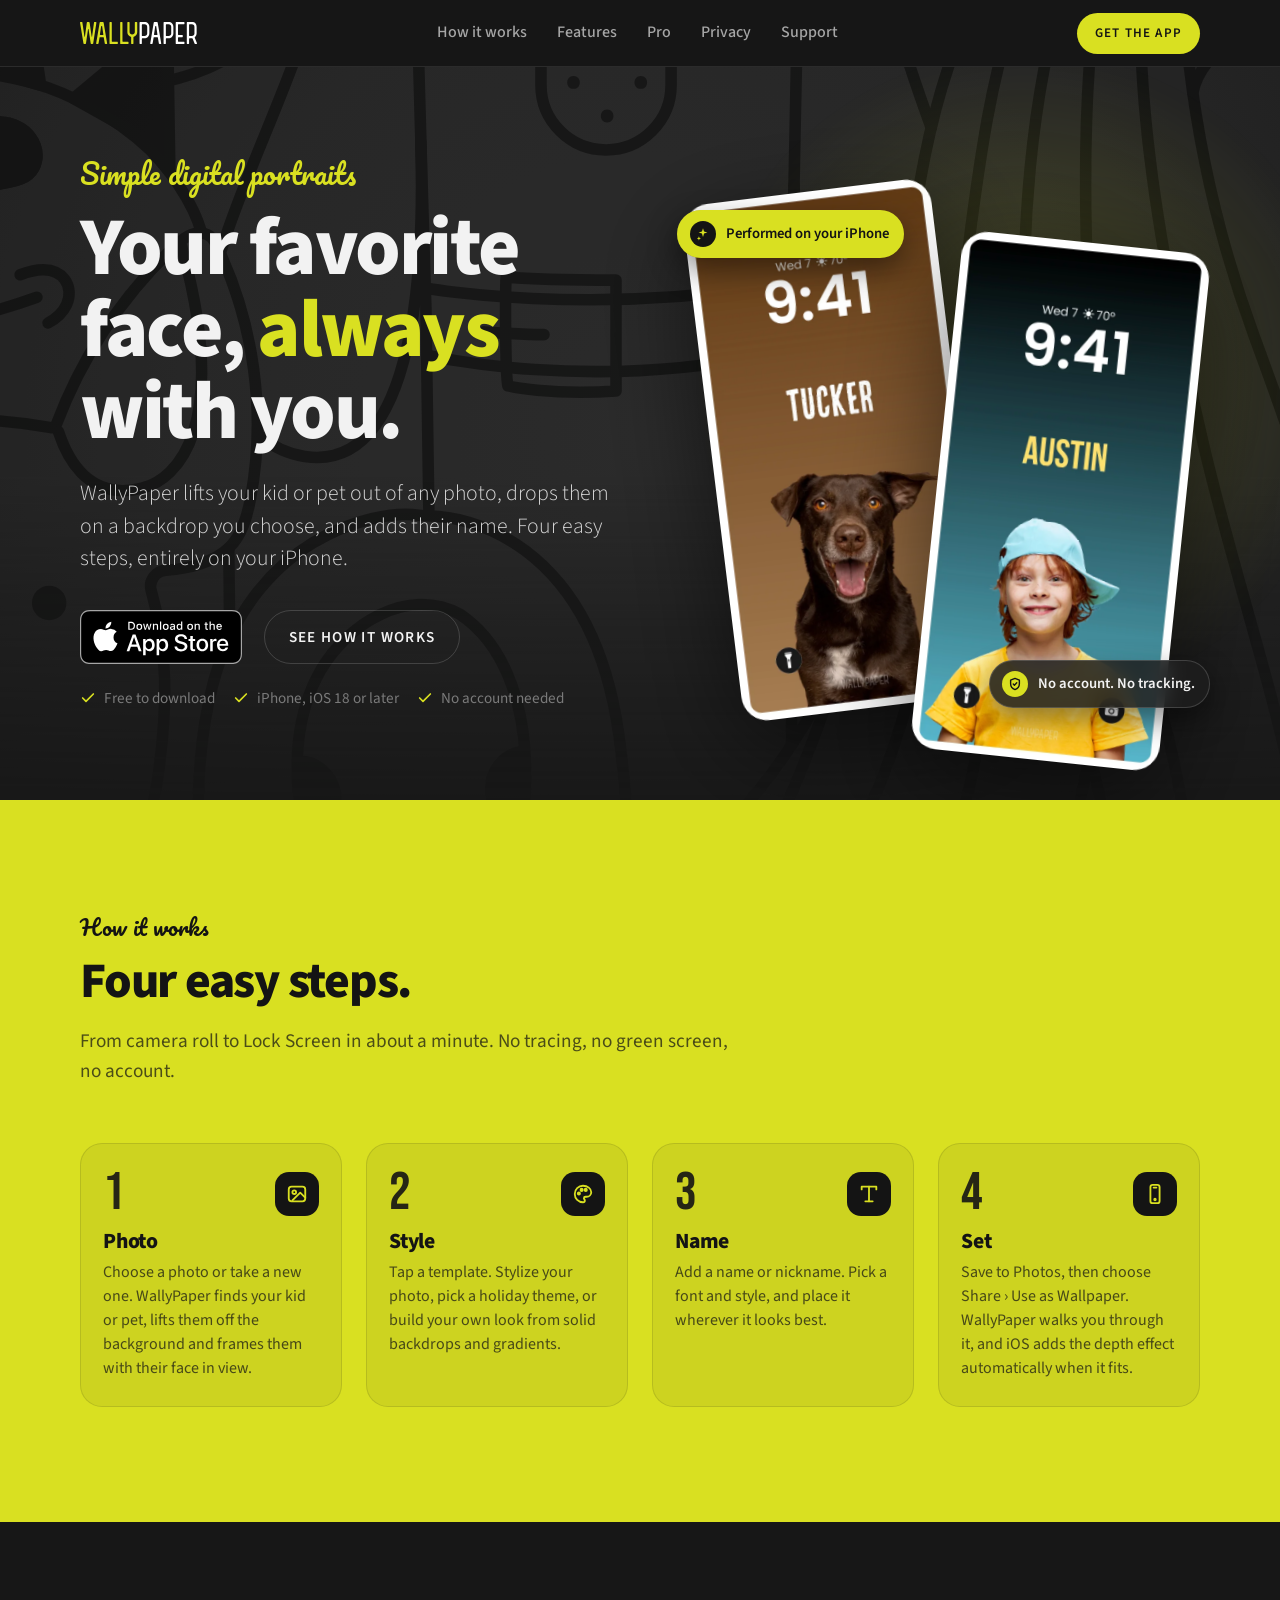
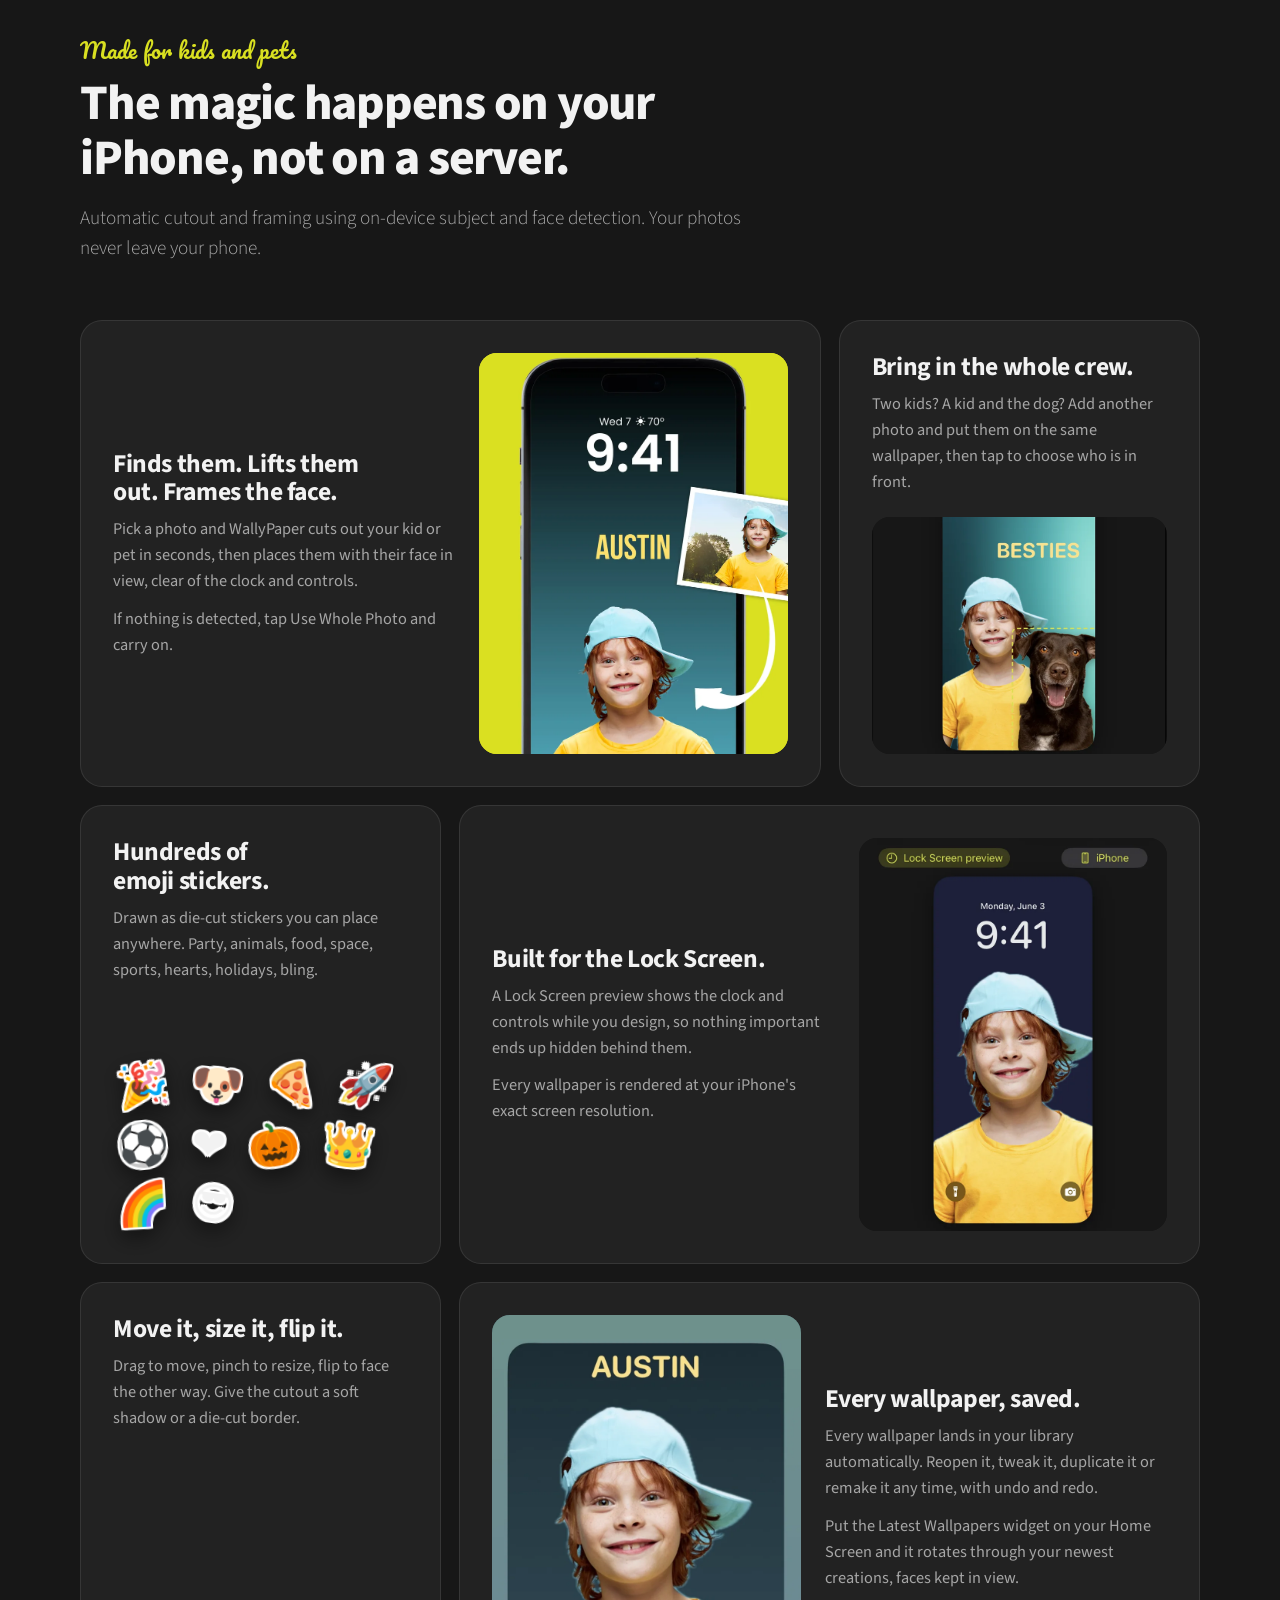
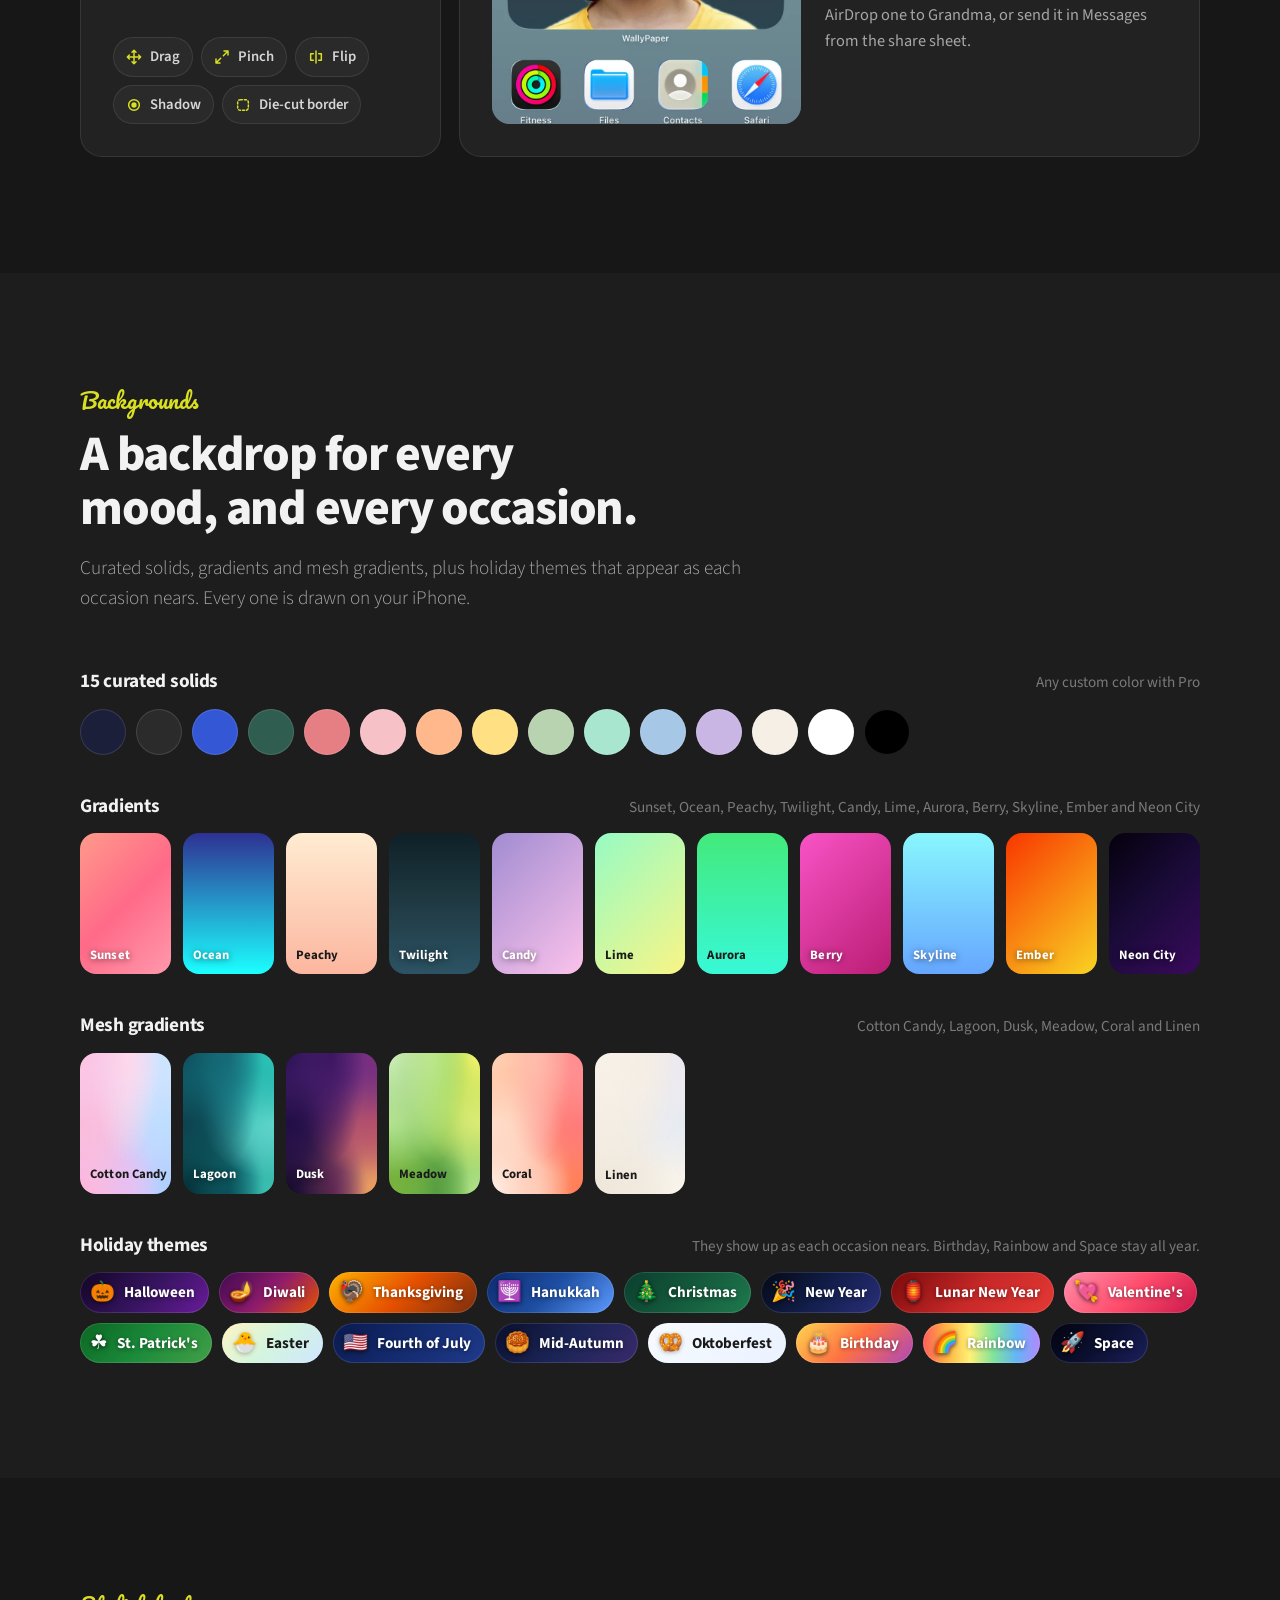
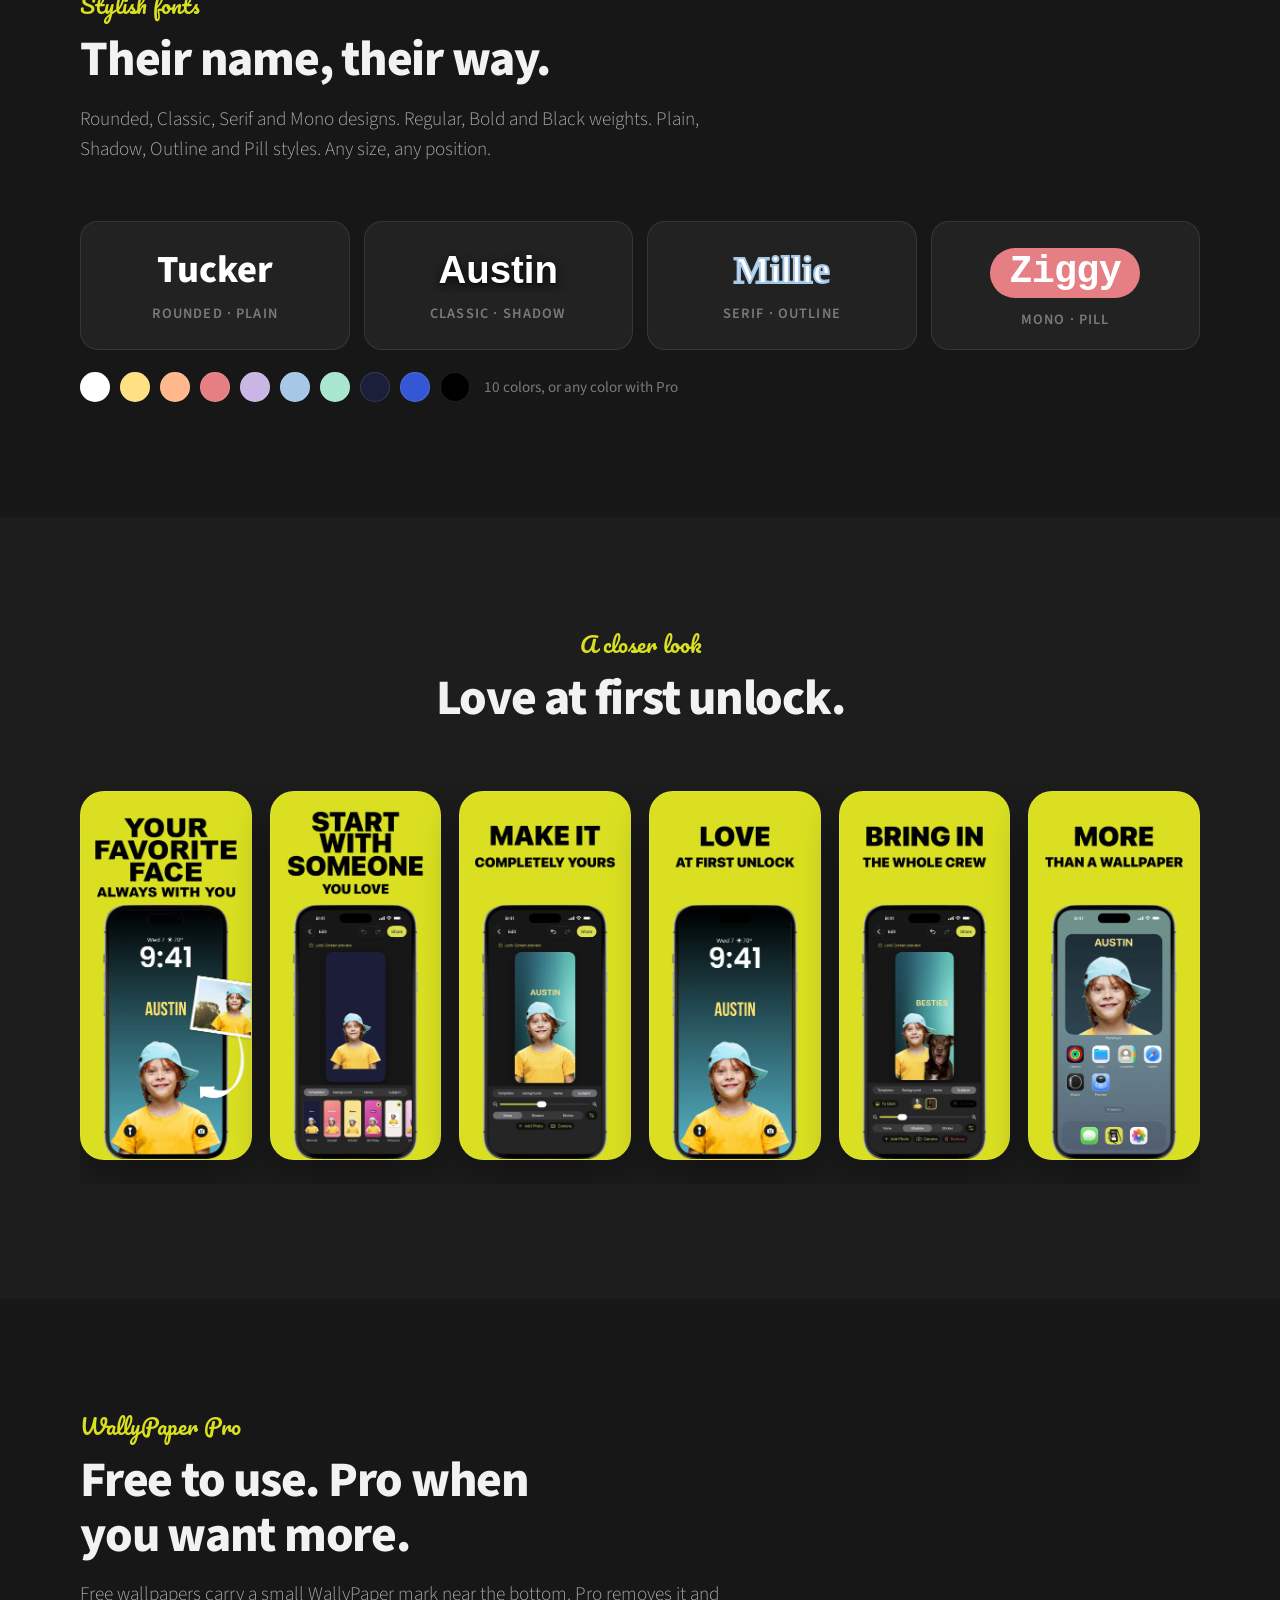
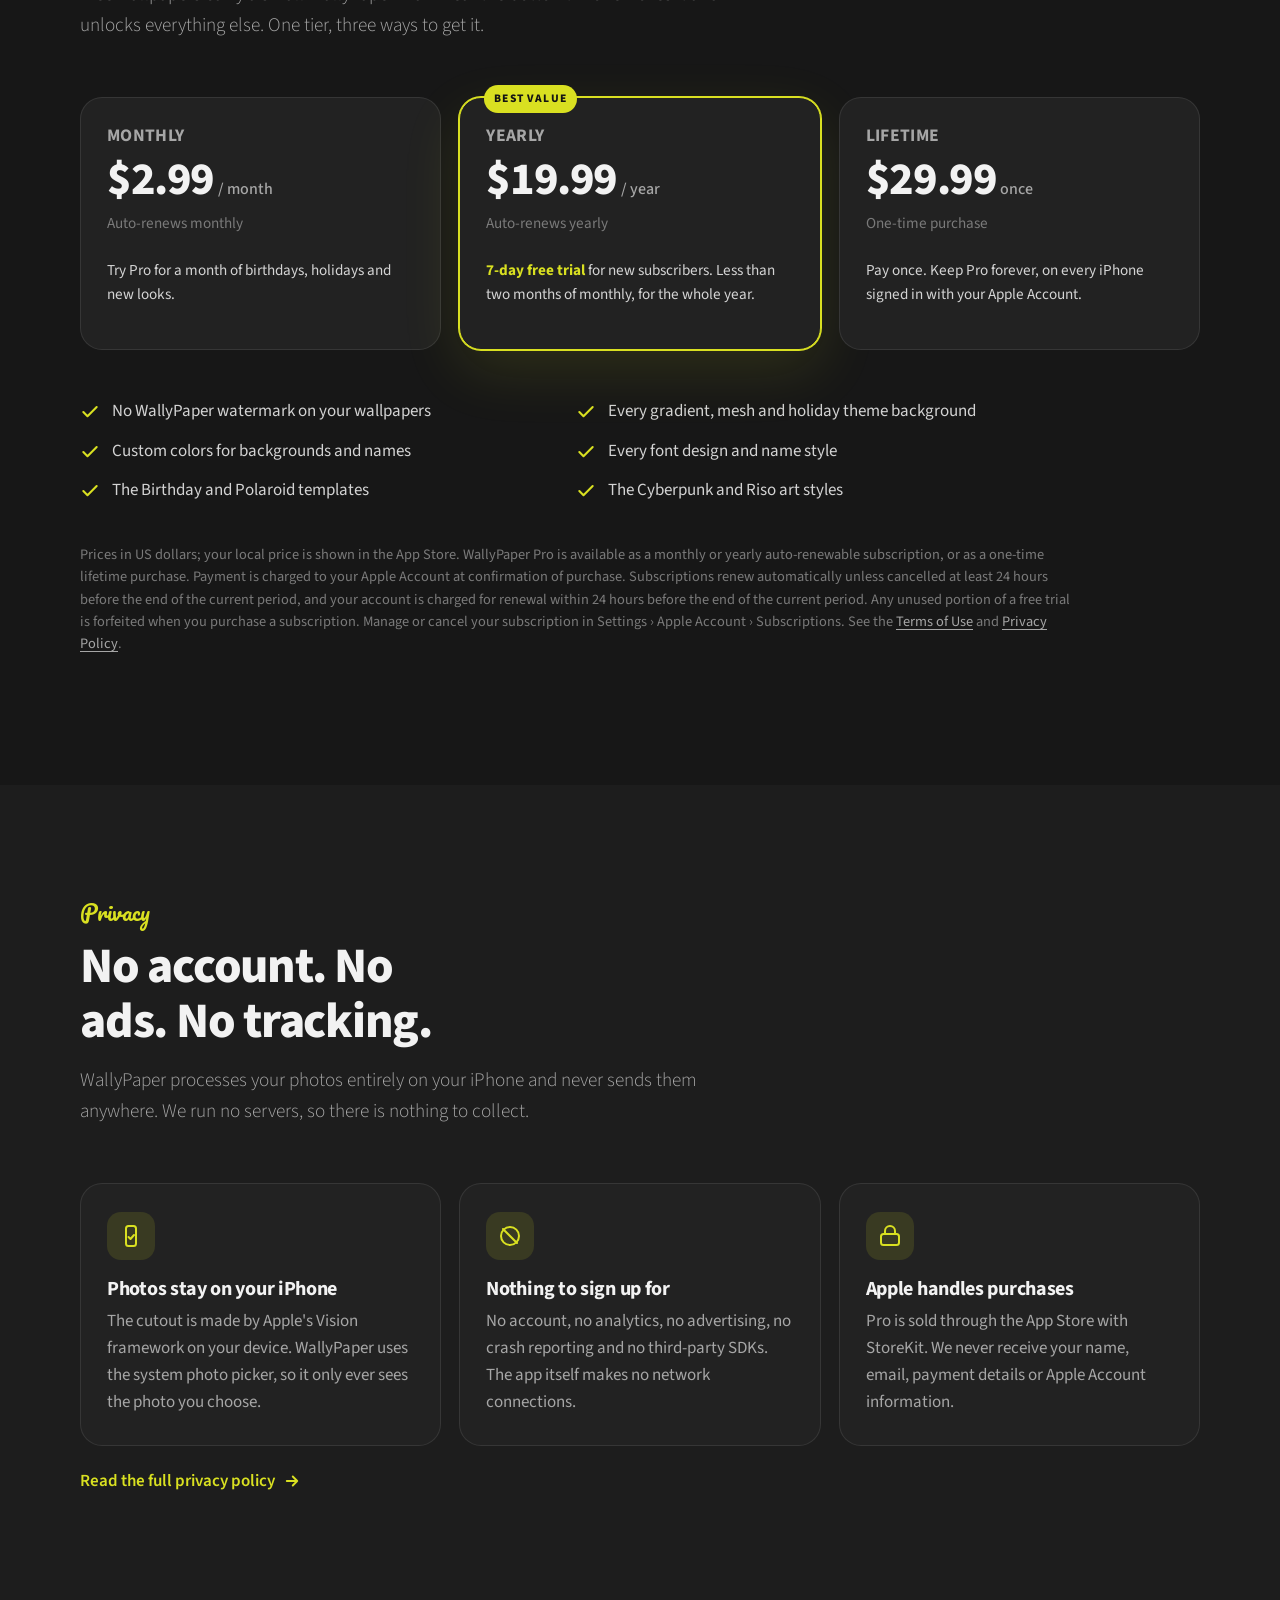
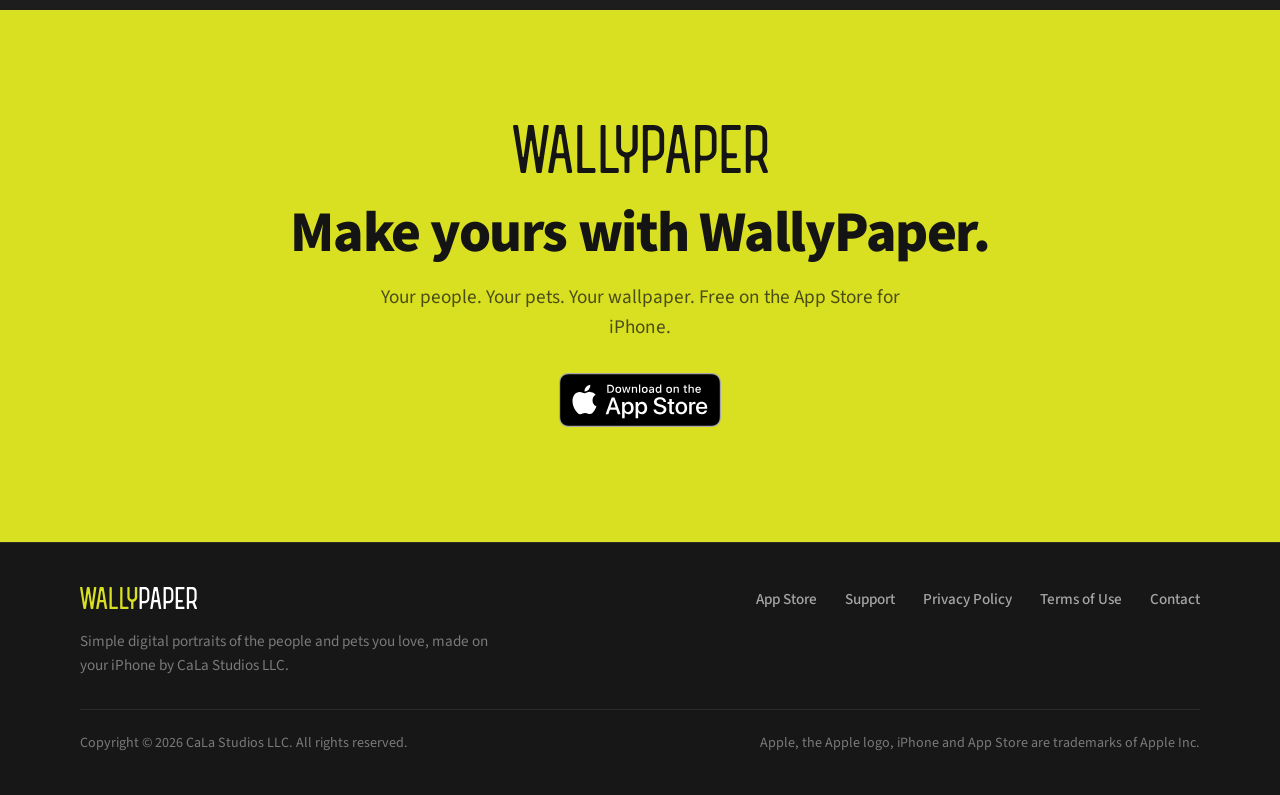
==== commit d866a229: "Merge the widget and library tiles into one card showing the whole widget "Every wallpaper, saved" n" ====
--- a/index.html
+++ b/index.html
@@ -215,28 +215,16 @@
             </div>
           </article>
 
-          <article class="card span-2 card--figure-bottom reveal">
-            <div class="card-body">
-              <h3>More than a wallpaper.</h3>
-              <p>Place a widget on your Home Screen to see a rotation of your newest creations, faces kept in view.</p>
-            </div>
-            <figure class="card-figure card-figure--bottom">
-              <img src="/assets/img/feat-widget.webp" alt="An iPhone Home Screen with a large WallyPaper widget showing a boy in a blue cap" width="800" height="1212" loading="lazy">
+          <article class="card span-4 card--split card--split-rev reveal">
+            <div class="card-body">
+              <h3>Every wallpaper, saved.</h3>
+              <p>Every wallpaper lands in your library automatically. Reopen it, tweak it, duplicate it or remake it any time, with undo and redo.</p>
+              <p>Put the Latest Wallpapers widget on your Home Screen and it rotates through your newest creations, faces kept in view.</p>
+              <p>AirDrop one to Grandma, or send it in Messages from the share sheet.</p>
+            </div>
+            <figure class="card-figure card-figure--widget">
+              <img src="/assets/img/feat-widget.webp" alt="An iPhone Home Screen with the WallyPaper Latest Wallpapers widget showing a boy in a blue cap" width="820" height="1090" loading="lazy">
             </figure>
-          </article>
-
-          <article class="card span-2 reveal">
-            <div class="card-body">
-              <h3>Every wallpaper, saved.</h3>
-              <p>Every wallpaper lands in your library automatically. Reopen it, tweak it, duplicate it or remake it any time.</p>
-              <p>AirDrop it to Grandma, or send it in Messages from the share sheet.</p>
-              <div class="pills" aria-label="Library features">
-                <span class="pill"><svg viewBox="0 0 24 24" fill="none" stroke="currentColor" stroke-width="2.2" stroke-linecap="round" stroke-linejoin="round" aria-hidden="true"><path d="M9 14 4 9l5-5"/><path d="M4 9h10a6 6 0 0 1 0 12h-3"/></svg>Undo</span>
-                <span class="pill"><svg viewBox="0 0 24 24" fill="none" stroke="currentColor" stroke-width="2.2" stroke-linecap="round" stroke-linejoin="round" aria-hidden="true"><path d="m15 14 5-5-5-5"/><path d="M20 9H10a6 6 0 0 0 0 12h3"/></svg>Redo</span>
-                <span class="pill"><svg viewBox="0 0 24 24" fill="none" stroke="currentColor" stroke-width="2.2" stroke-linecap="round" stroke-linejoin="round" aria-hidden="true"><rect x="8" y="8" width="13" height="13" rx="2.5"/><path d="M16 8V5a2 2 0 0 0-2-2H5a2 2 0 0 0-2 2v9a2 2 0 0 0 2 2h3"/></svg>Duplicate</span>
-                <span class="pill"><svg viewBox="0 0 24 24" fill="none" stroke="currentColor" stroke-width="2.2" stroke-linecap="round" stroke-linejoin="round" aria-hidden="true"><path d="M12 3v13"/><path d="m7 8 5-5 5 5"/><path d="M5 13v6a2 2 0 0 0 2 2h10a2 2 0 0 0 2-2v-6"/></svg>Share sheet</span>
-              </div>
-            </div>
           </article>
         </div>
       </div>
--- a/assets/css/site.css
+++ b/assets/css/site.css
@@ -239,7 +239,10 @@
 .card-figure img.card-figure__img--top { object-position: top center; }
 .card .card-figure--crew { aspect-ratio: 860 / 690; min-height: 0; background: #171717; }
 .card .card-figure--lock { aspect-ratio: 1320 / 1680; min-height: 0; background: #171717; }
-.card-figure--crew img, .card-figure--lock img { object-position: center; }
+.card .card-figure--widget { aspect-ratio: 820 / 1090; min-height: 0; background: #3f5a66; }
+.card-figure--crew img, .card-figure--lock img, .card-figure--widget img { object-position: center; }
+.card--split-rev { grid-template-columns: minmax(0, 0.9fr) minmax(0, 1fr); }
+.card--split-rev .card-figure { order: -1; }
 
 /* Emoji die-cut stickers */
 .stickers { display: flex; flex-wrap: wrap; gap: 10px 14px; margin-top: auto; padding-top: 22px; }
@@ -436,7 +439,8 @@
   .hero-visual { max-width: 440px; margin-top: 8px; }
   .steps-grid { grid-template-columns: repeat(2, minmax(0, 1fr)); }
   .span-2, .span-3, .span-4 { grid-column: span 3; }
-  .card--split { grid-template-columns: 1fr; }
+  .card--split, .card--split-rev { grid-template-columns: 1fr; }
+  .card--split-rev .card-figure { order: 0; }
   .card-figure { min-height: 220px; }
   .names-grid { grid-template-columns: repeat(2, minmax(0, 1fr)); }
   .plans { grid-template-columns: 1fr; max-width: 30rem; }
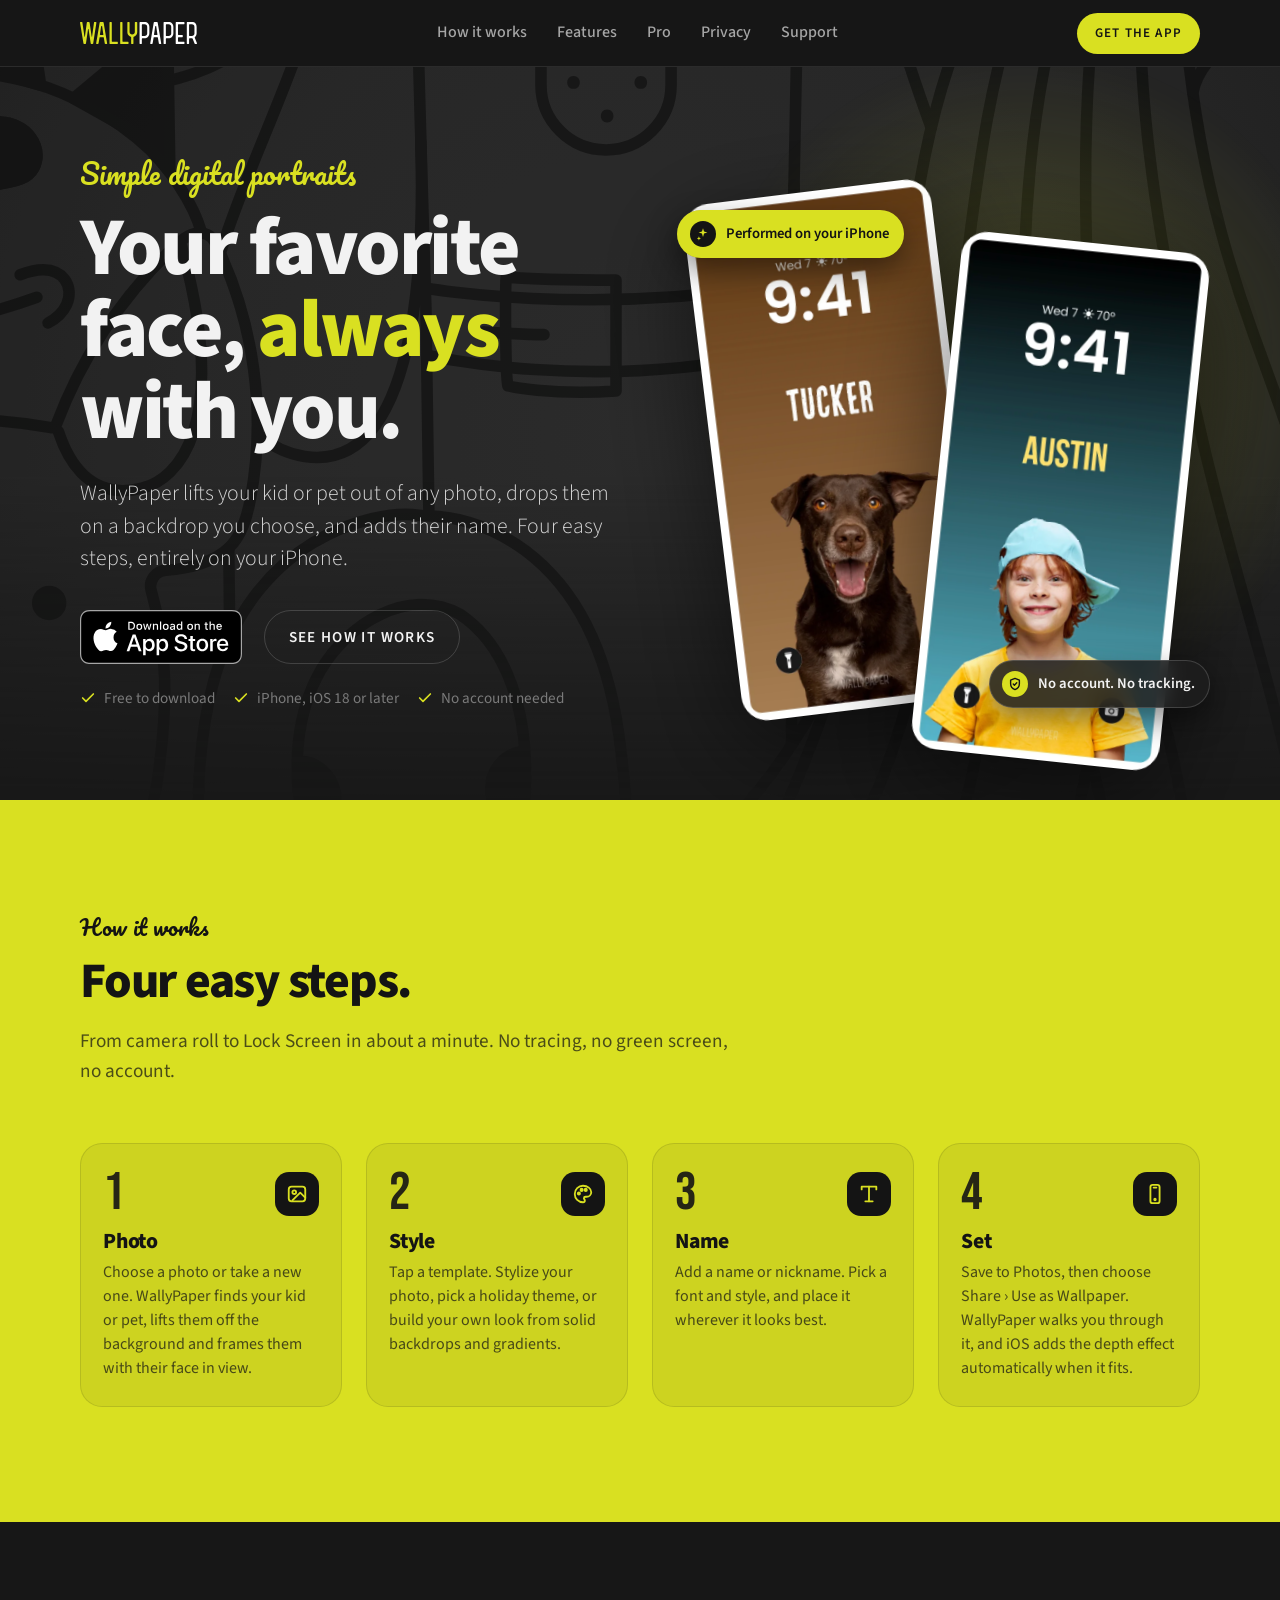
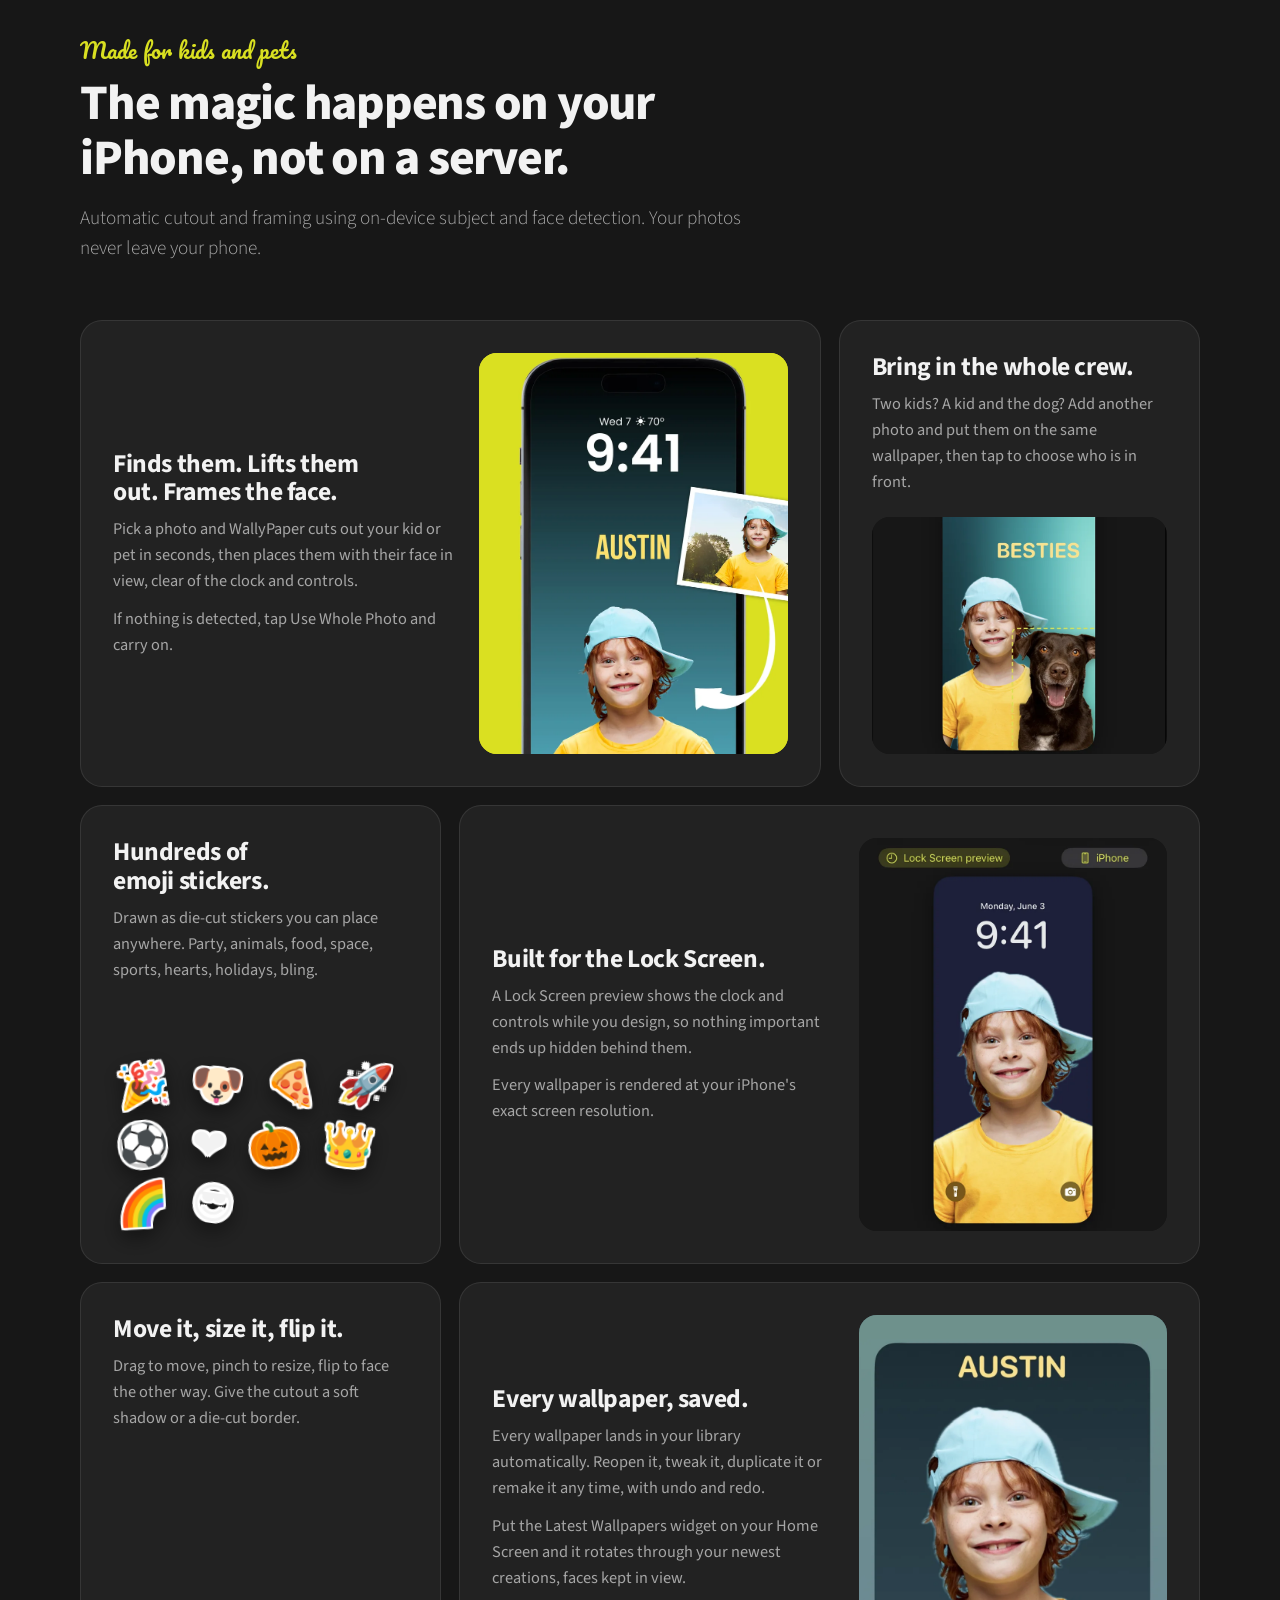
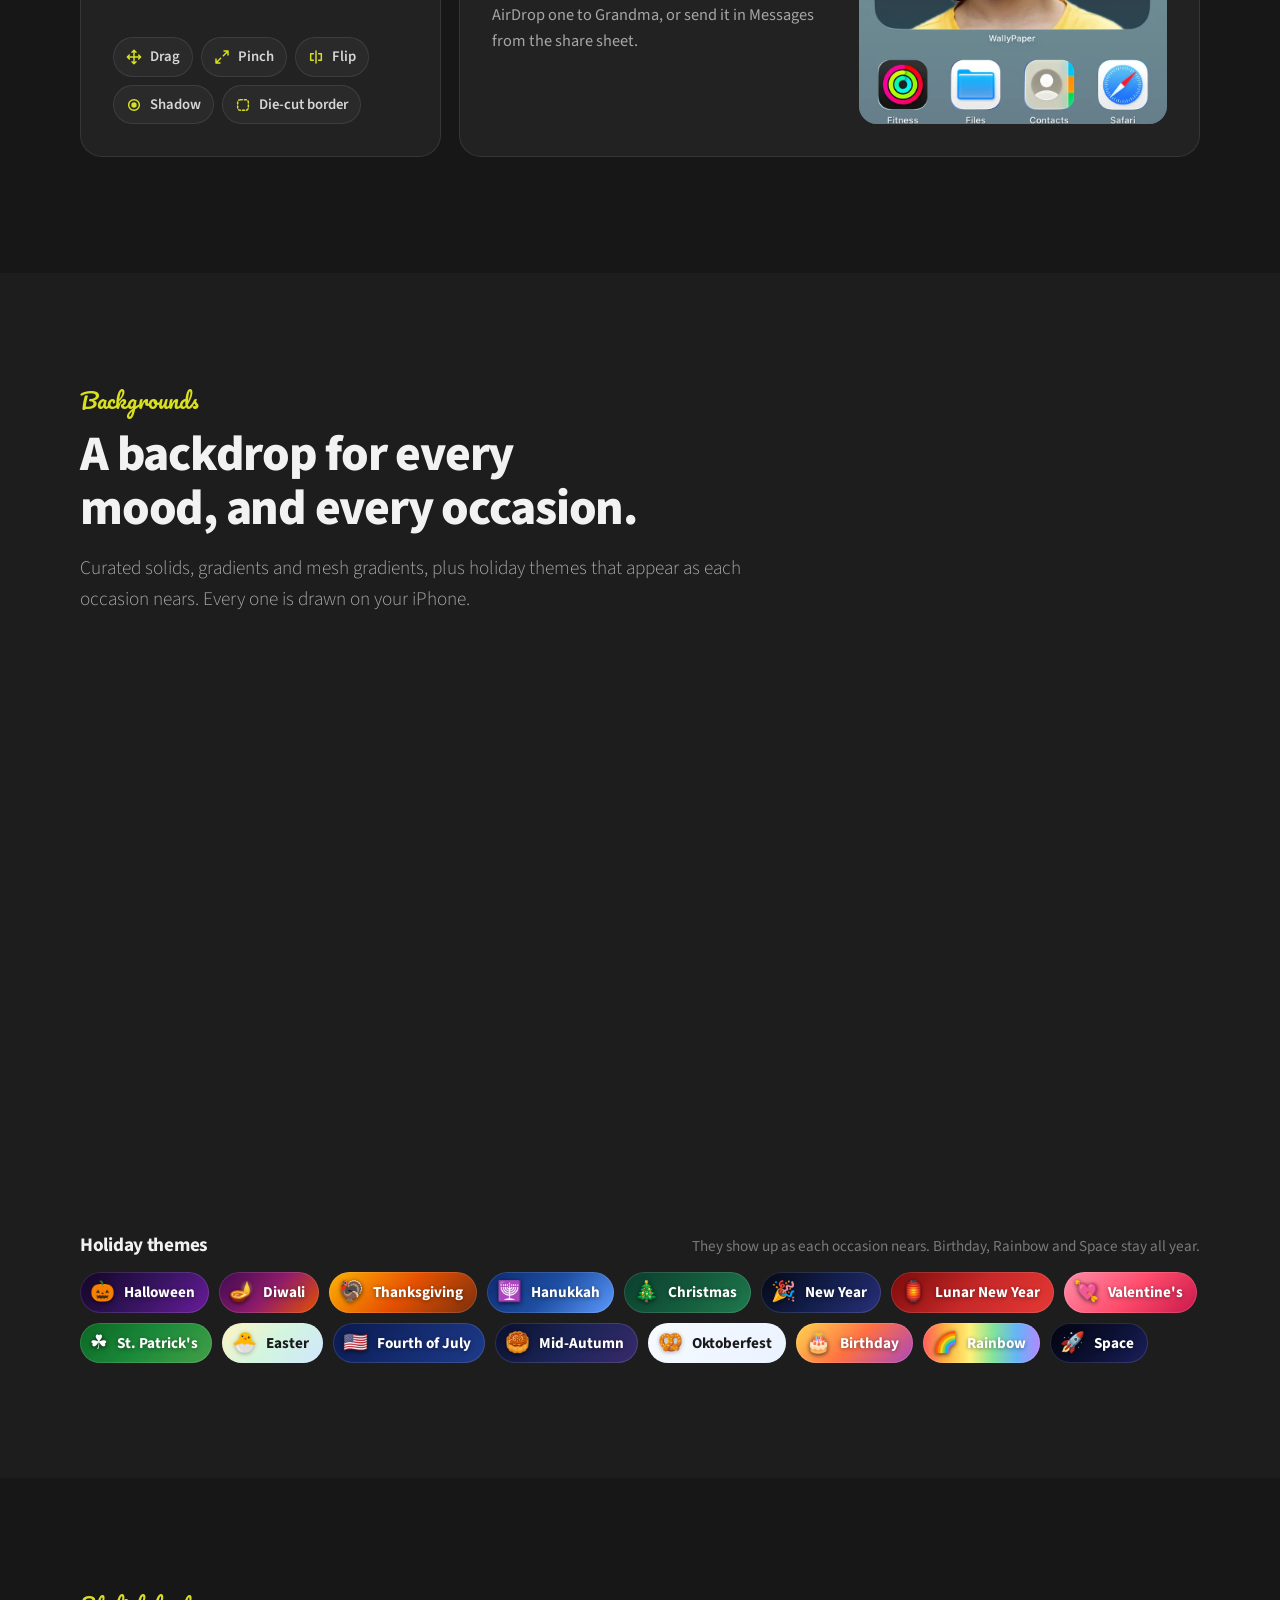
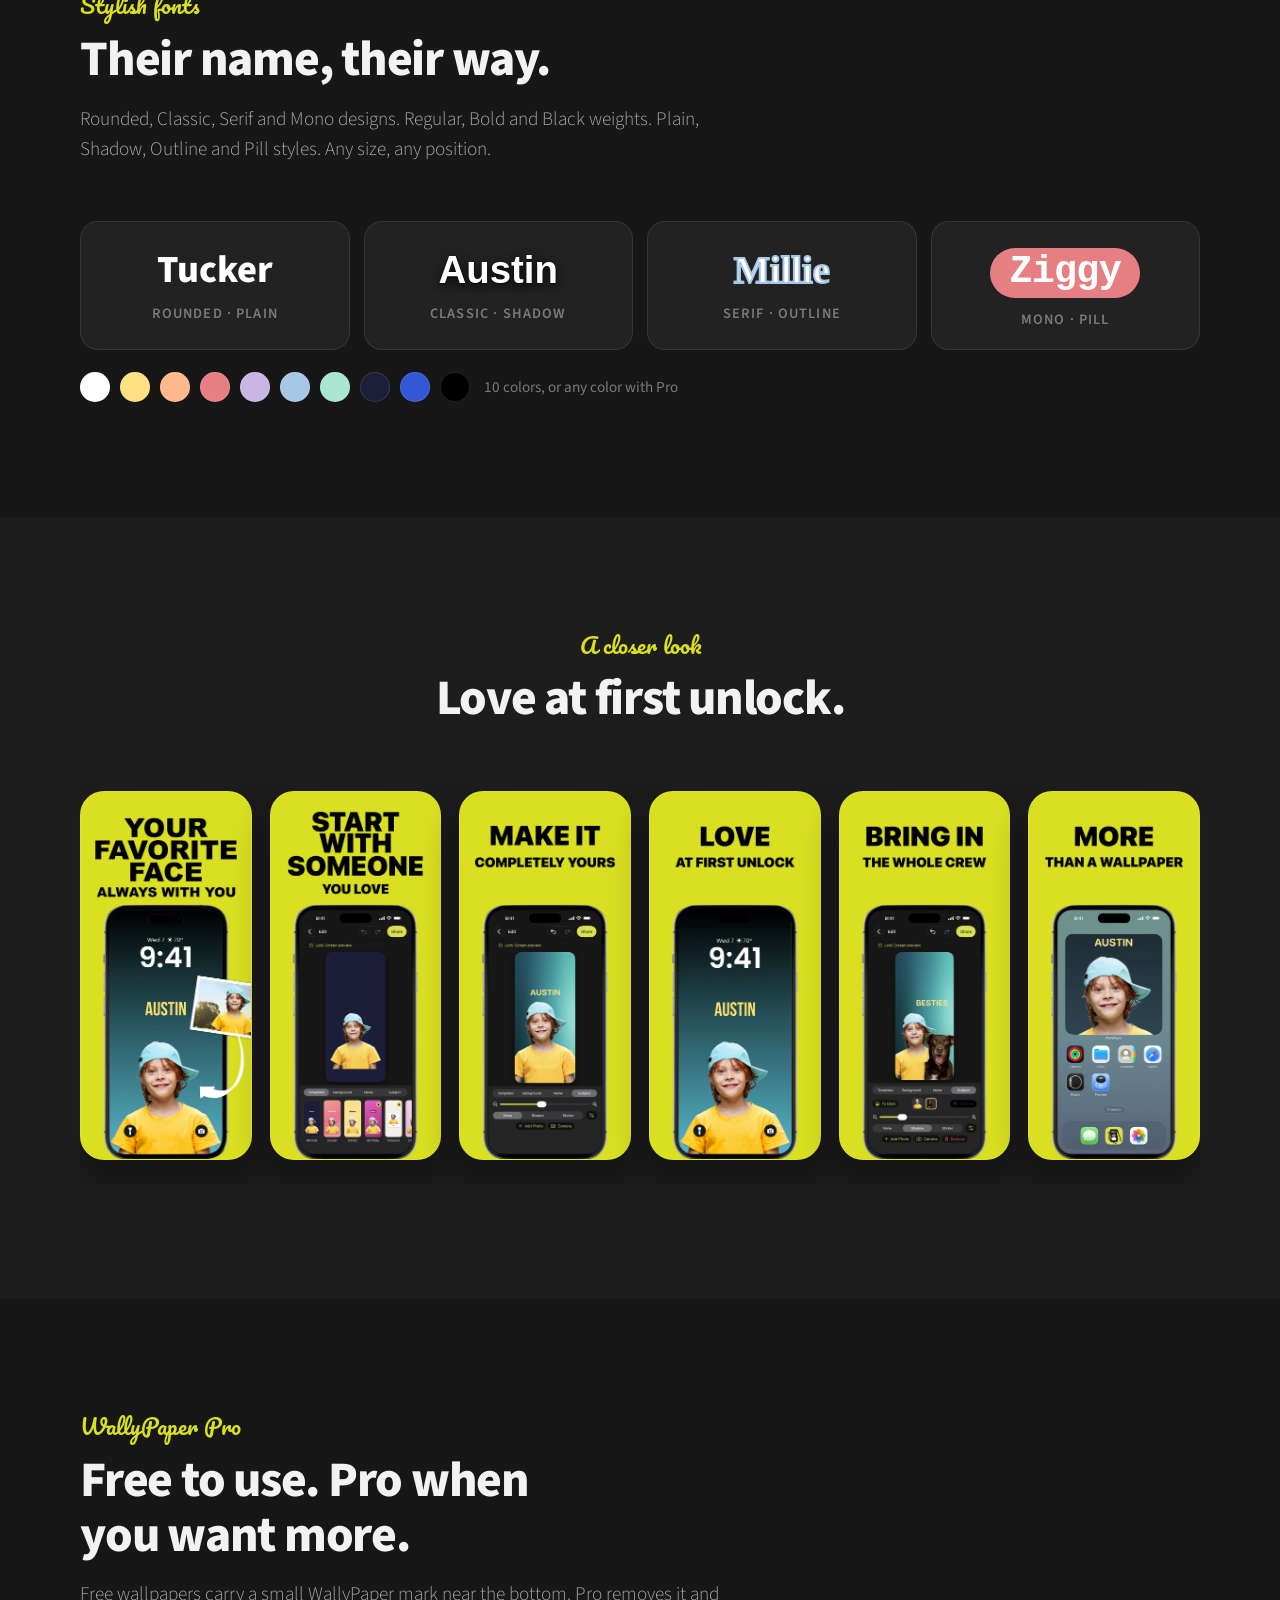
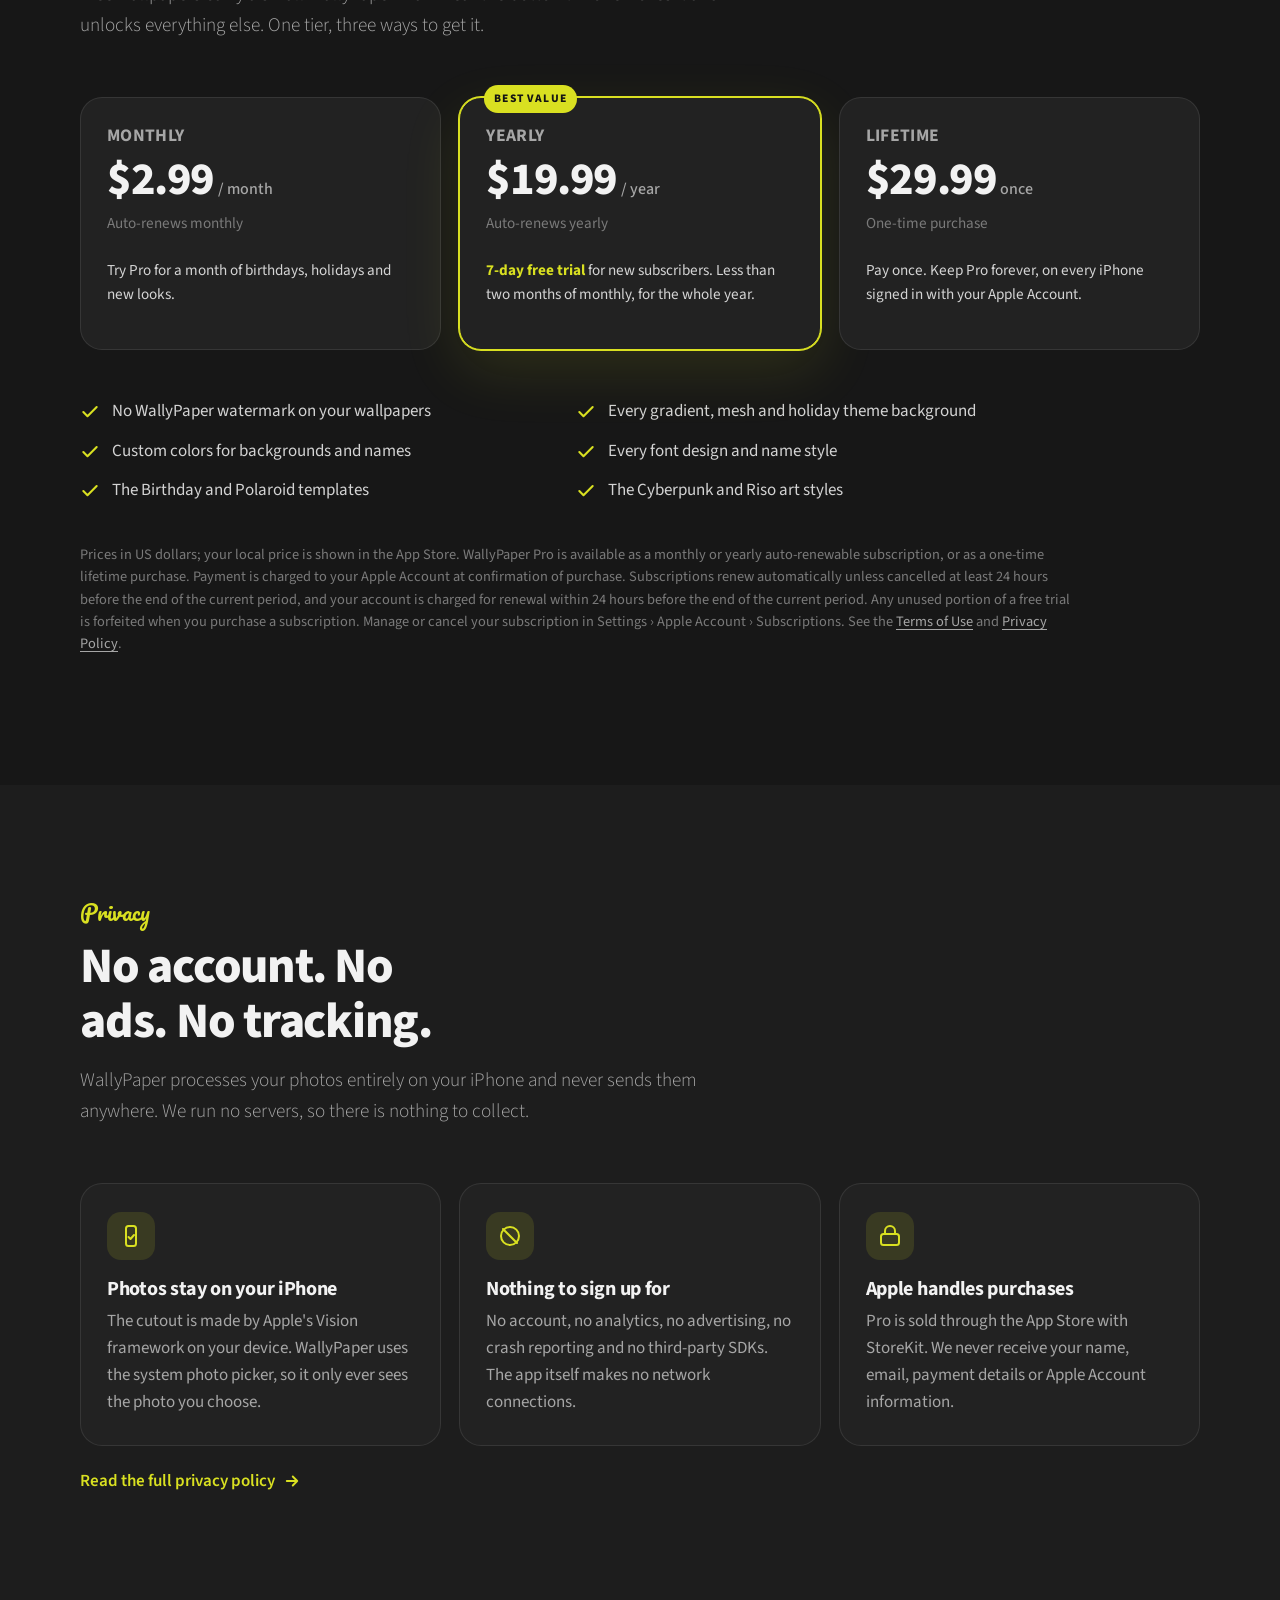
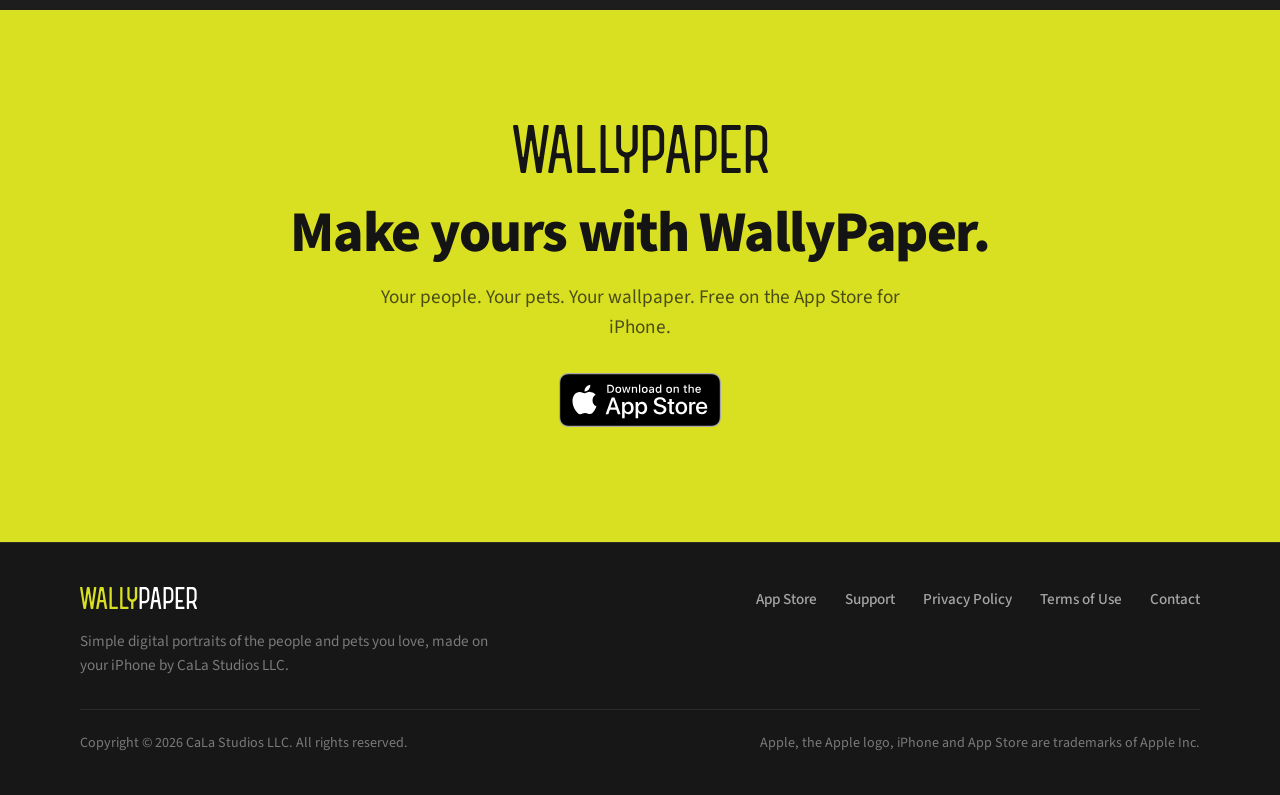
==== commit 4bd8b22a: "Library and widget card: text on the left, image on the right Co-Authored-By: Claude Fable 5.1 <nore" ====
--- a/index.html
+++ b/index.html
@@ -215,7 +215,7 @@
             </div>
           </article>
 
-          <article class="card span-4 card--split card--split-rev reveal">
+          <article class="card span-4 card--split reveal">
             <div class="card-body">
               <h3>Every wallpaper, saved.</h3>
               <p>Every wallpaper lands in your library automatically. Reopen it, tweak it, duplicate it or remake it any time, with undo and redo.</p>
--- a/assets/css/site.css
+++ b/assets/css/site.css
@@ -241,8 +241,6 @@
 .card .card-figure--lock { aspect-ratio: 1320 / 1680; min-height: 0; background: #171717; }
 .card .card-figure--widget { aspect-ratio: 820 / 1090; min-height: 0; background: #3f5a66; }
 .card-figure--crew img, .card-figure--lock img, .card-figure--widget img { object-position: center; }
-.card--split-rev { grid-template-columns: minmax(0, 0.9fr) minmax(0, 1fr); }
-.card--split-rev .card-figure { order: -1; }
 
 /* Emoji die-cut stickers */
 .stickers { display: flex; flex-wrap: wrap; gap: 10px 14px; margin-top: auto; padding-top: 22px; }
@@ -439,8 +437,7 @@
   .hero-visual { max-width: 440px; margin-top: 8px; }
   .steps-grid { grid-template-columns: repeat(2, minmax(0, 1fr)); }
   .span-2, .span-3, .span-4 { grid-column: span 3; }
-  .card--split, .card--split-rev { grid-template-columns: 1fr; }
-  .card--split-rev .card-figure { order: 0; }
+  .card--split { grid-template-columns: 1fr; }
   .card-figure { min-height: 220px; }
   .names-grid { grid-template-columns: repeat(2, minmax(0, 1fr)); }
   .plans { grid-template-columns: 1fr; max-width: 30rem; }
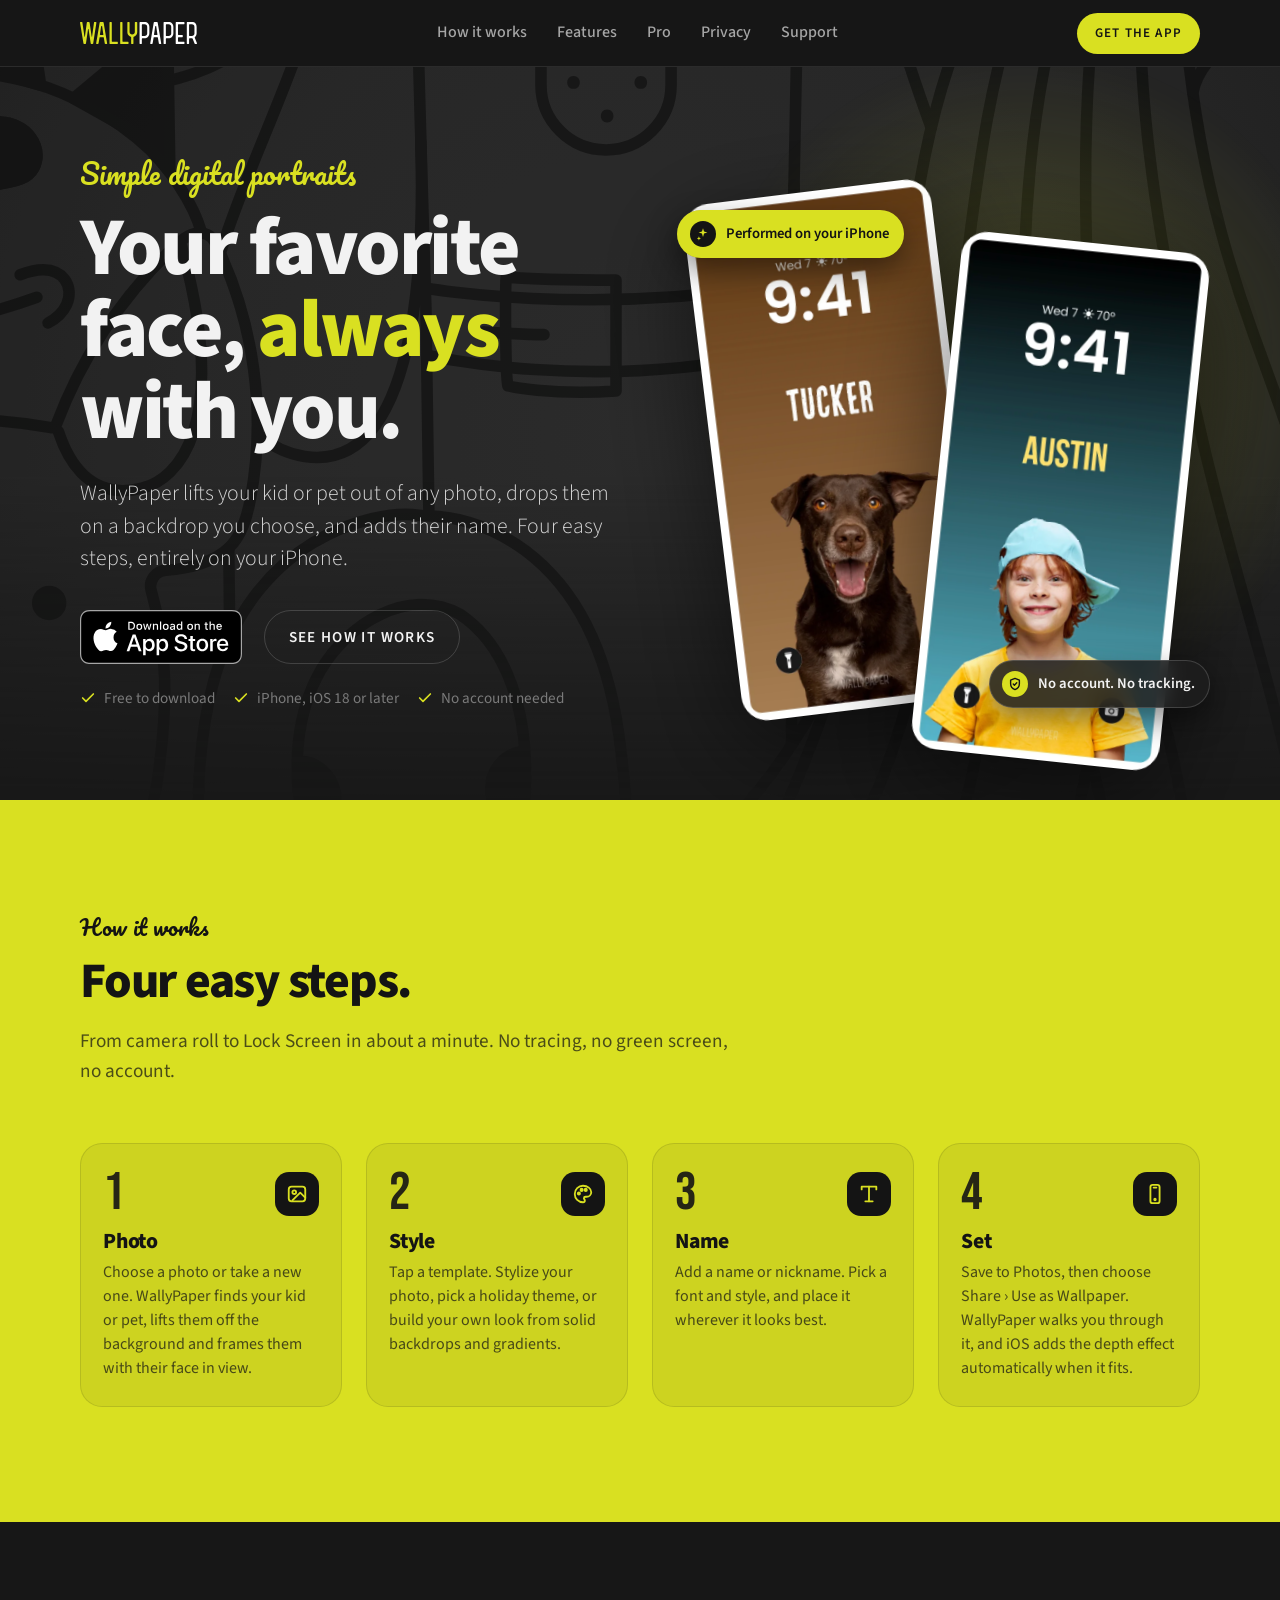
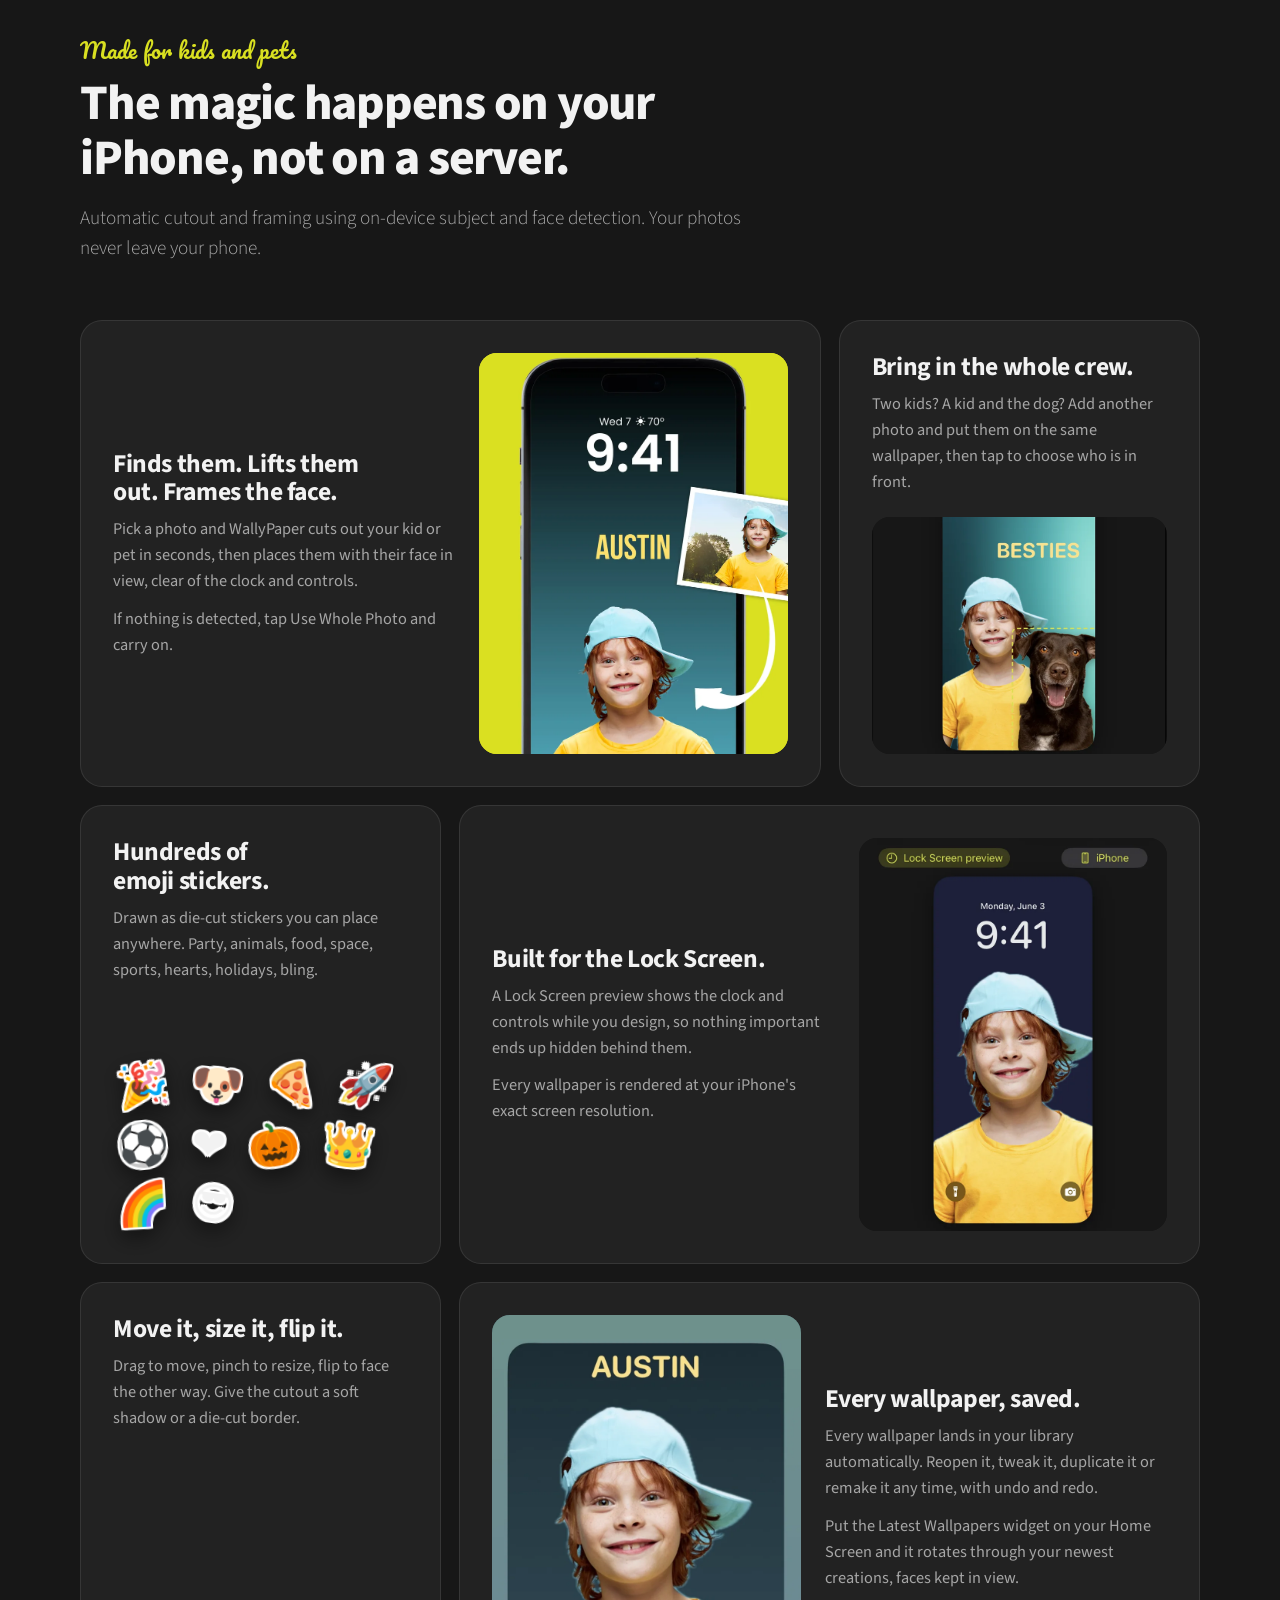
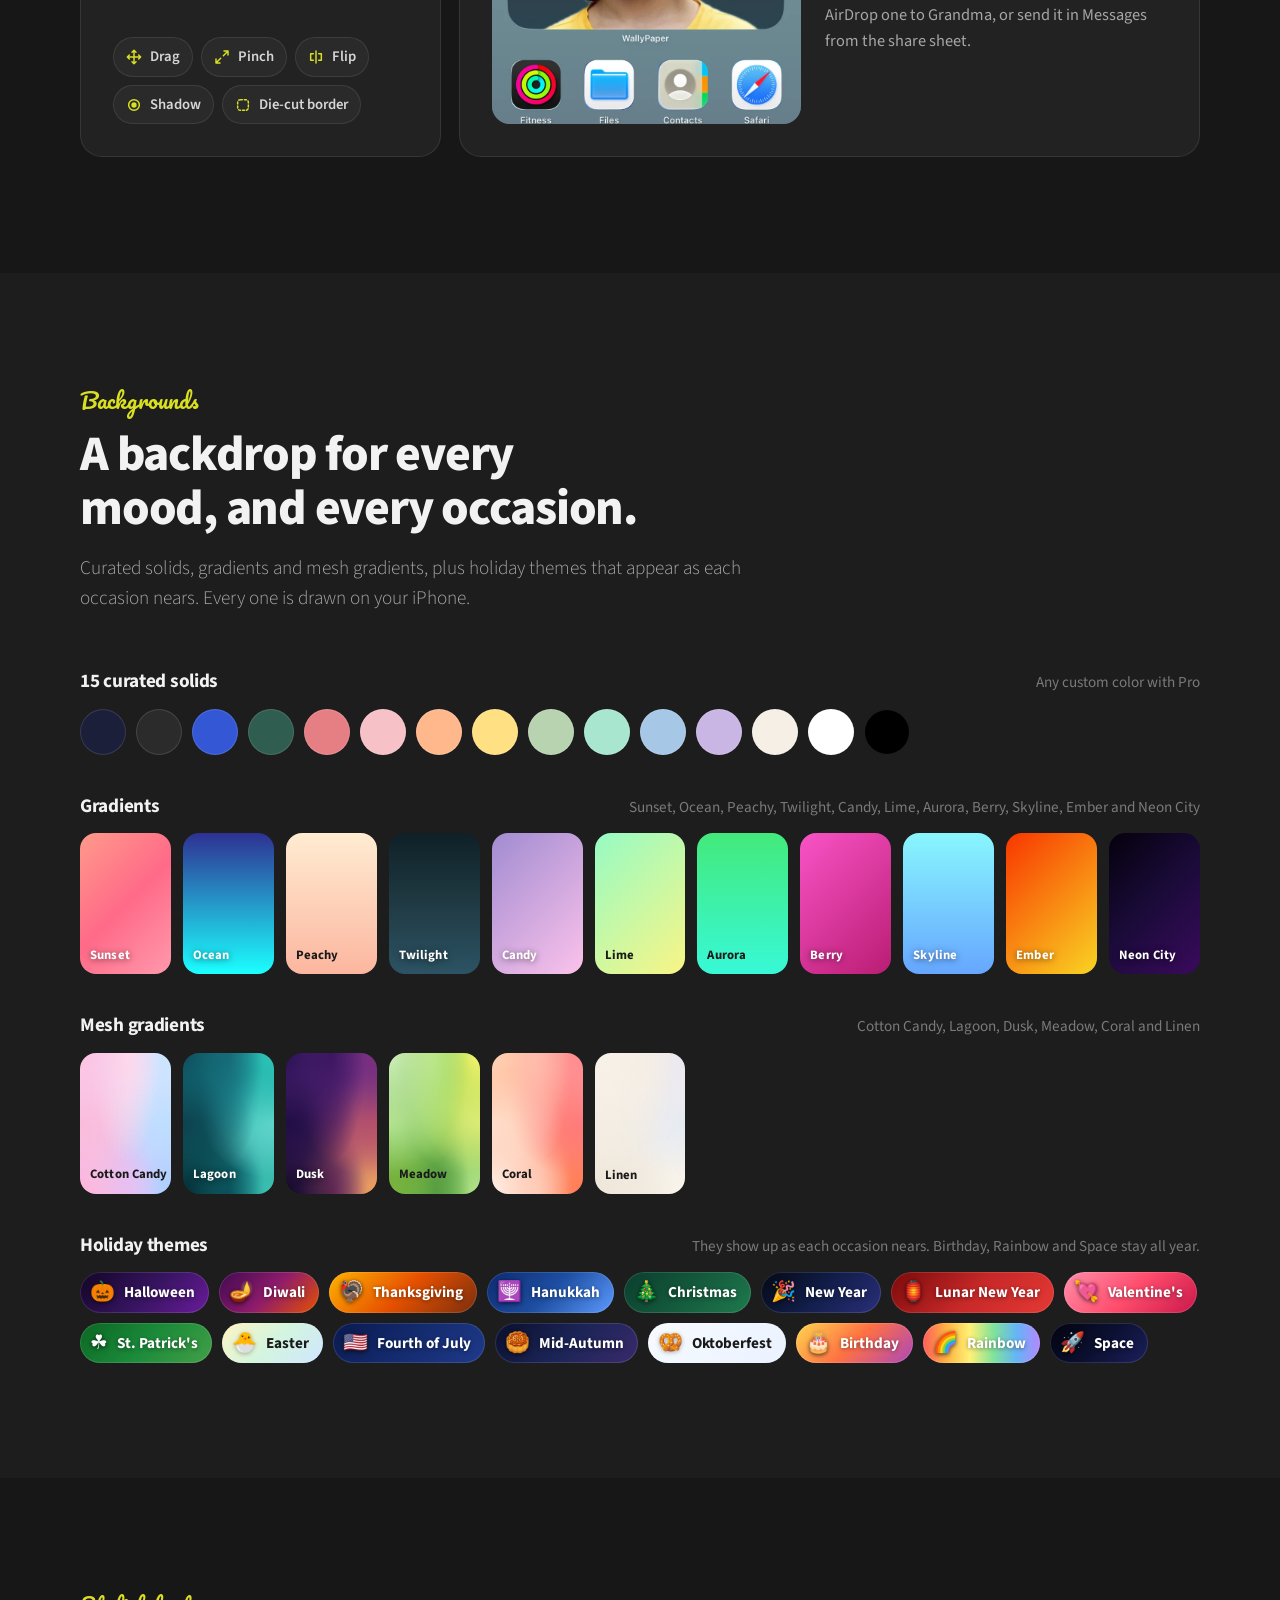
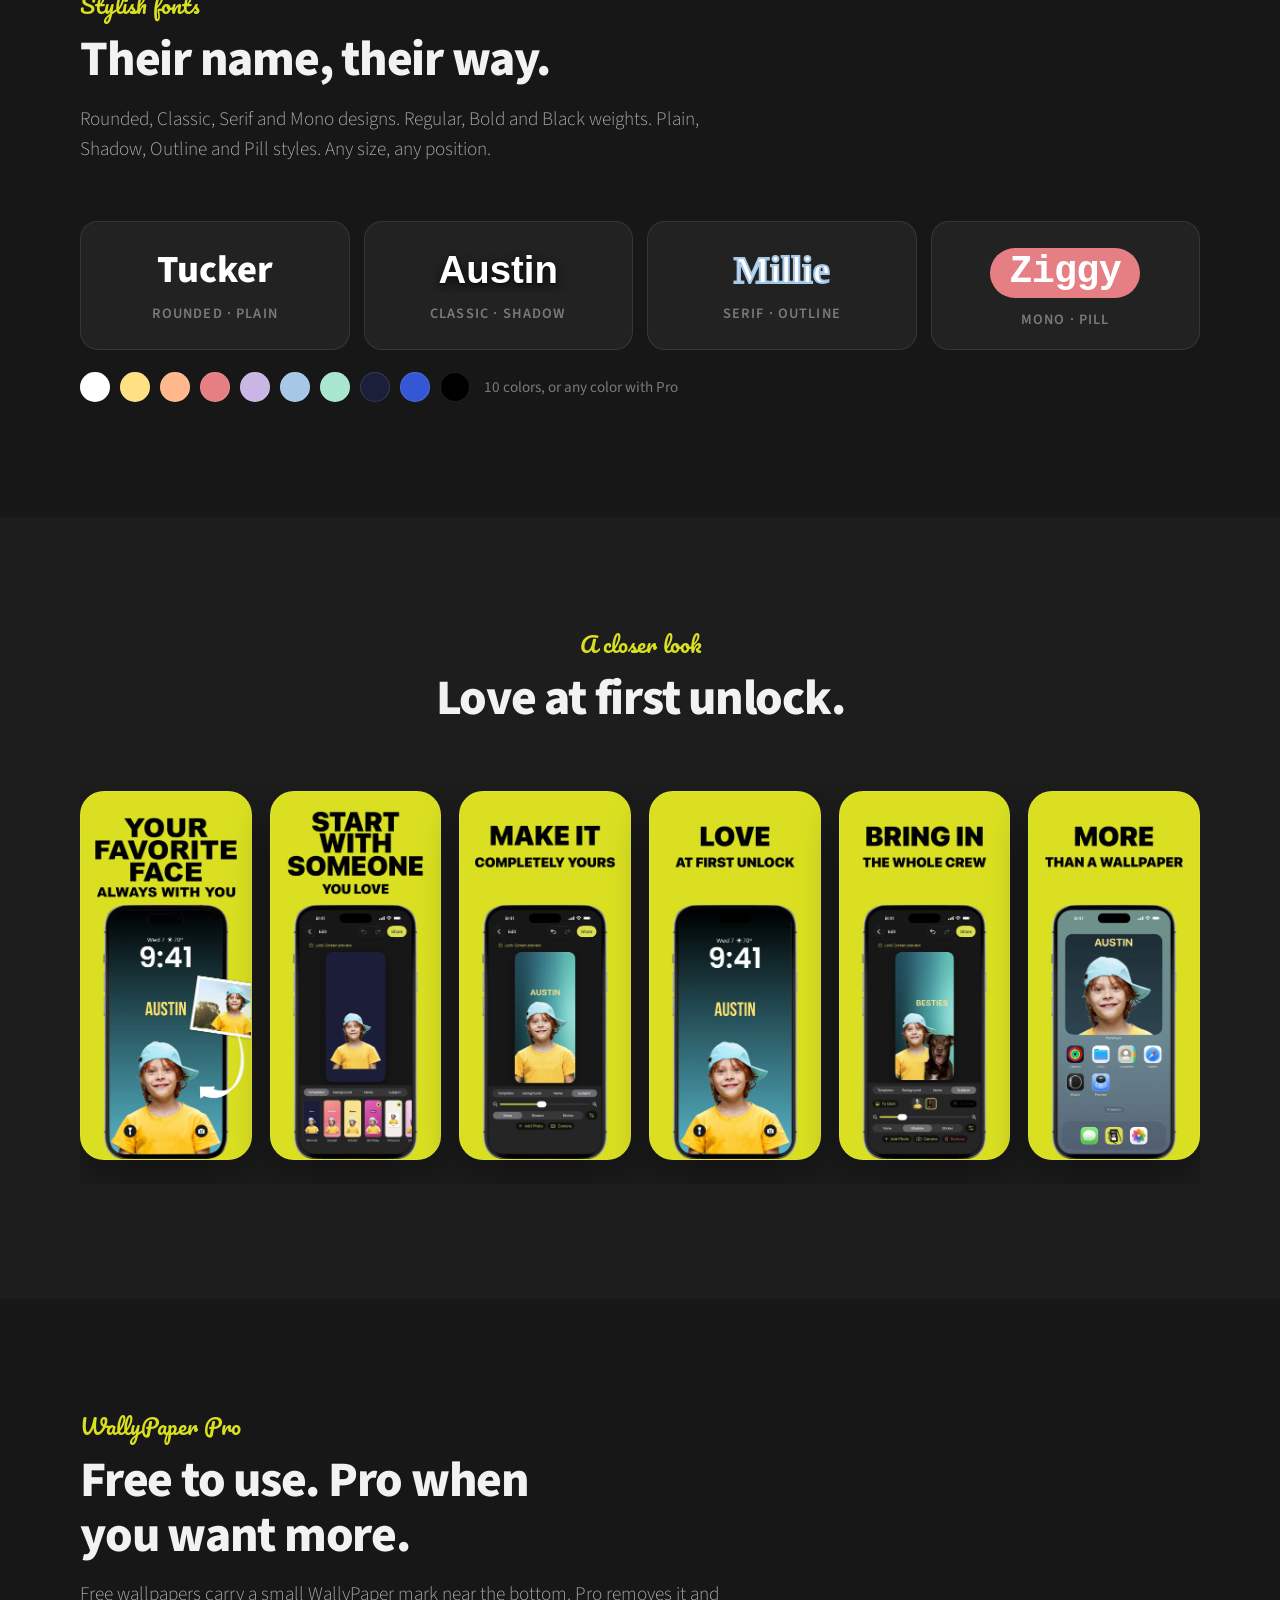
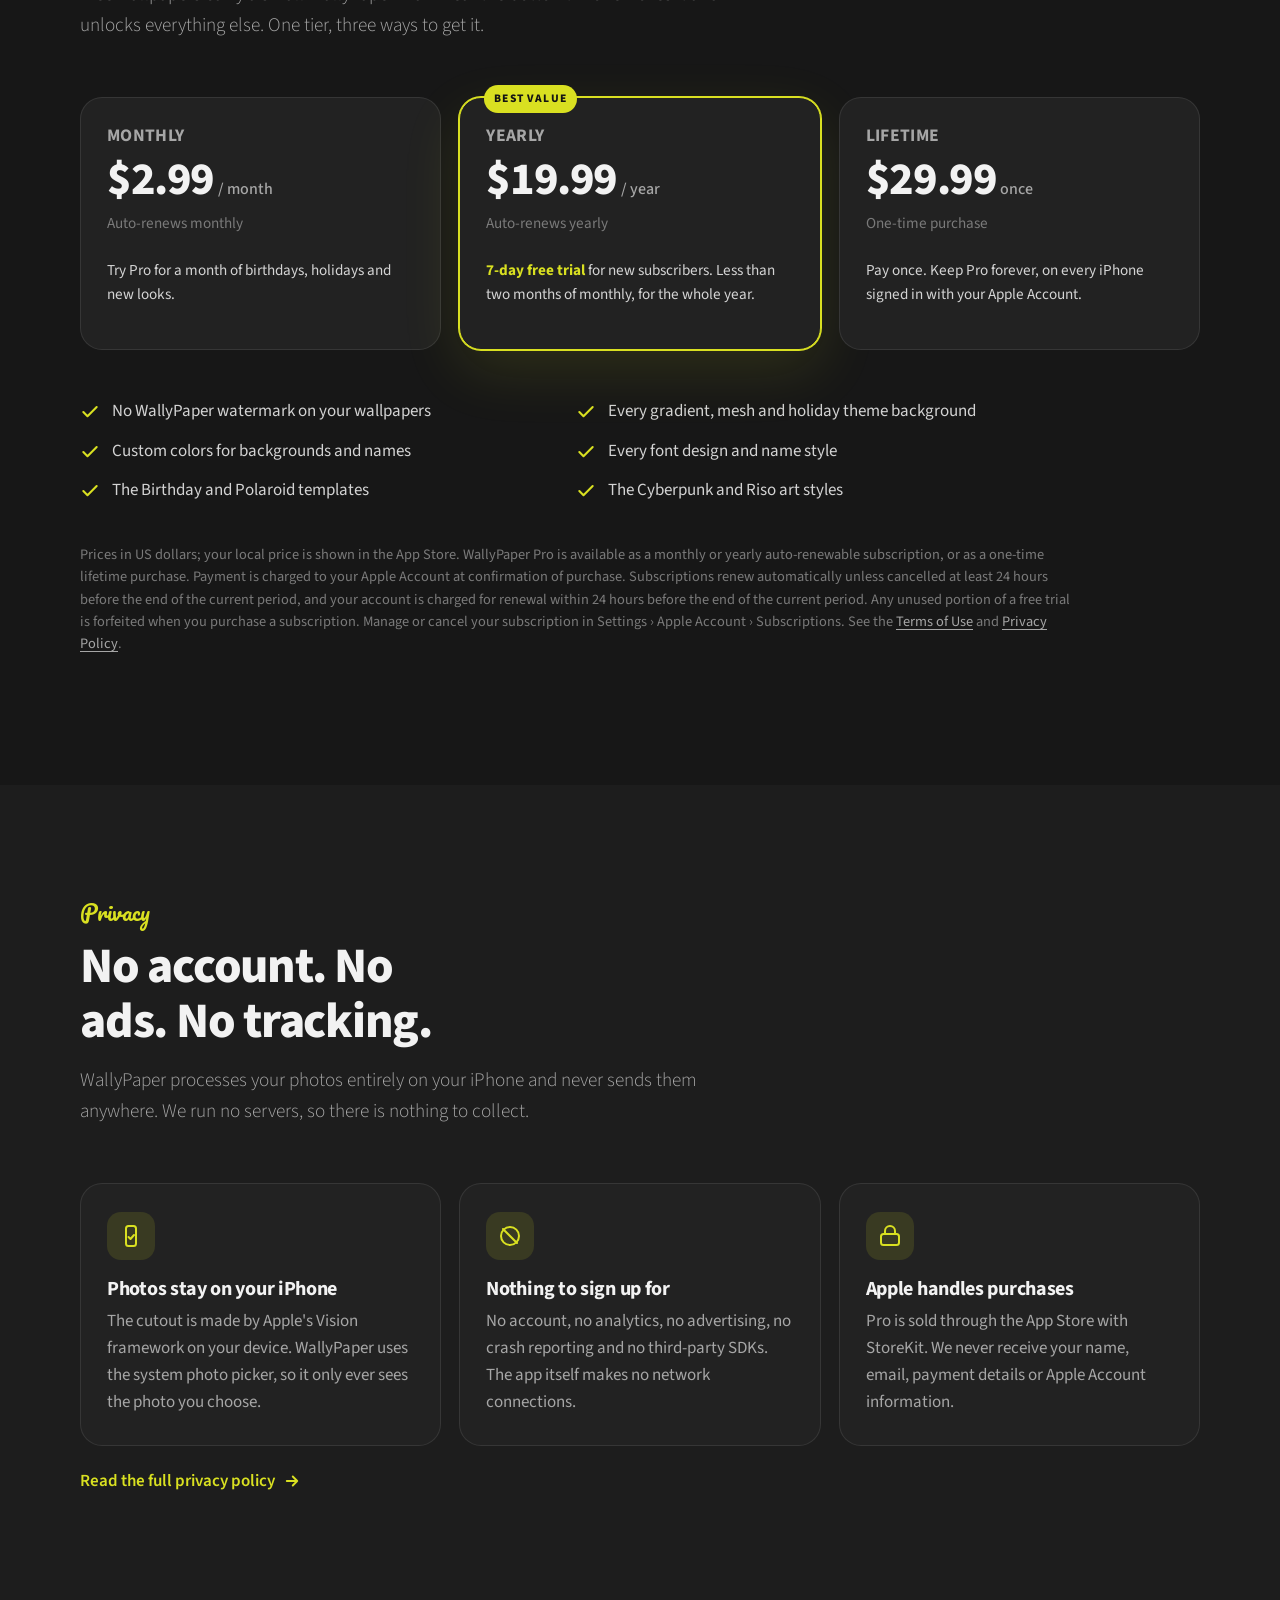
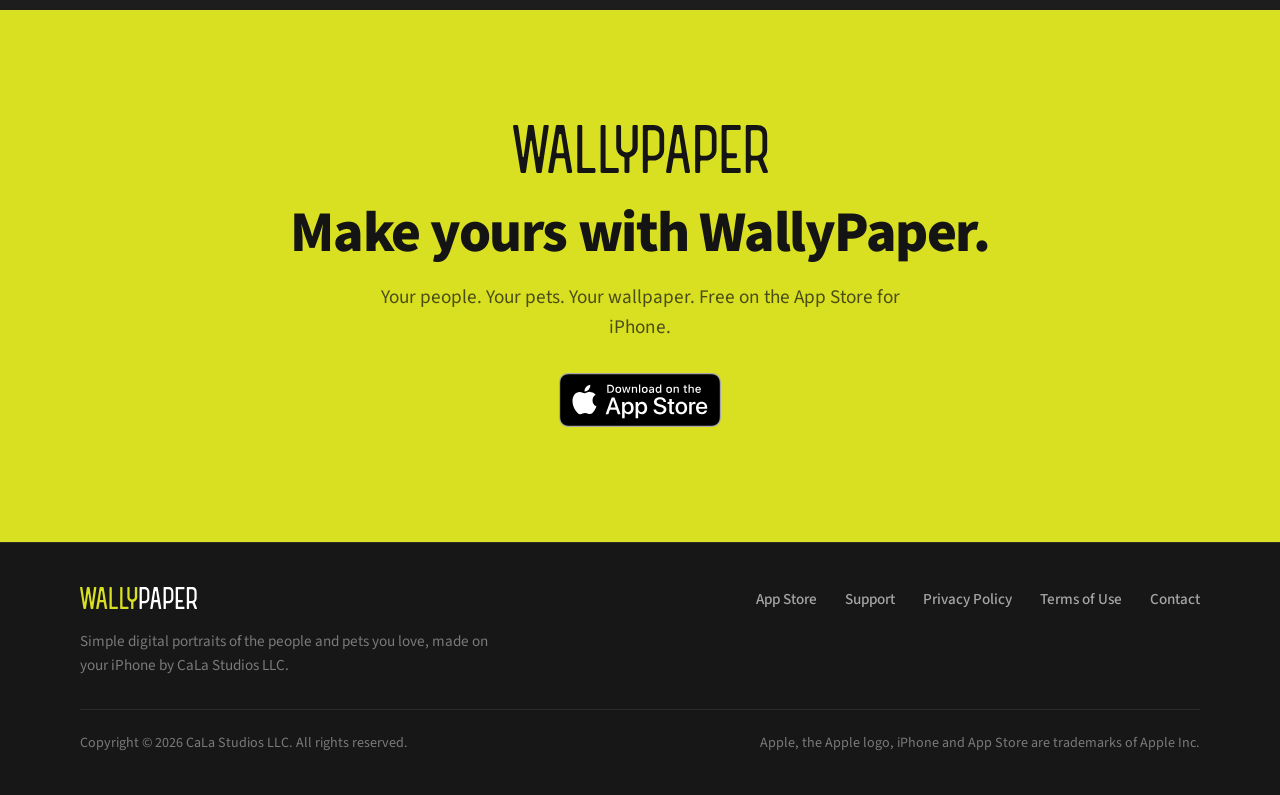
==== commit 675f6826: "Revert "Library and widget card: text on the left, image on the right" This reverts commit 4bd8b22a0" ====
--- a/index.html
+++ b/index.html
@@ -215,7 +215,7 @@
             </div>
           </article>
 
-          <article class="card span-4 card--split reveal">
+          <article class="card span-4 card--split card--split-rev reveal">
             <div class="card-body">
               <h3>Every wallpaper, saved.</h3>
               <p>Every wallpaper lands in your library automatically. Reopen it, tweak it, duplicate it or remake it any time, with undo and redo.</p>
--- a/assets/css/site.css
+++ b/assets/css/site.css
@@ -241,6 +241,8 @@
 .card .card-figure--lock { aspect-ratio: 1320 / 1680; min-height: 0; background: #171717; }
 .card .card-figure--widget { aspect-ratio: 820 / 1090; min-height: 0; background: #3f5a66; }
 .card-figure--crew img, .card-figure--lock img, .card-figure--widget img { object-position: center; }
+.card--split-rev { grid-template-columns: minmax(0, 0.9fr) minmax(0, 1fr); }
+.card--split-rev .card-figure { order: -1; }
 
 /* Emoji die-cut stickers */
 .stickers { display: flex; flex-wrap: wrap; gap: 10px 14px; margin-top: auto; padding-top: 22px; }
@@ -437,7 +439,8 @@
   .hero-visual { max-width: 440px; margin-top: 8px; }
   .steps-grid { grid-template-columns: repeat(2, minmax(0, 1fr)); }
   .span-2, .span-3, .span-4 { grid-column: span 3; }
-  .card--split { grid-template-columns: 1fr; }
+  .card--split, .card--split-rev { grid-template-columns: 1fr; }
+  .card--split-rev .card-figure { order: 0; }
   .card-figure { min-height: 220px; }
   .names-grid { grid-template-columns: repeat(2, minmax(0, 1fr)); }
   .plans { grid-template-columns: 1fr; max-width: 30rem; }
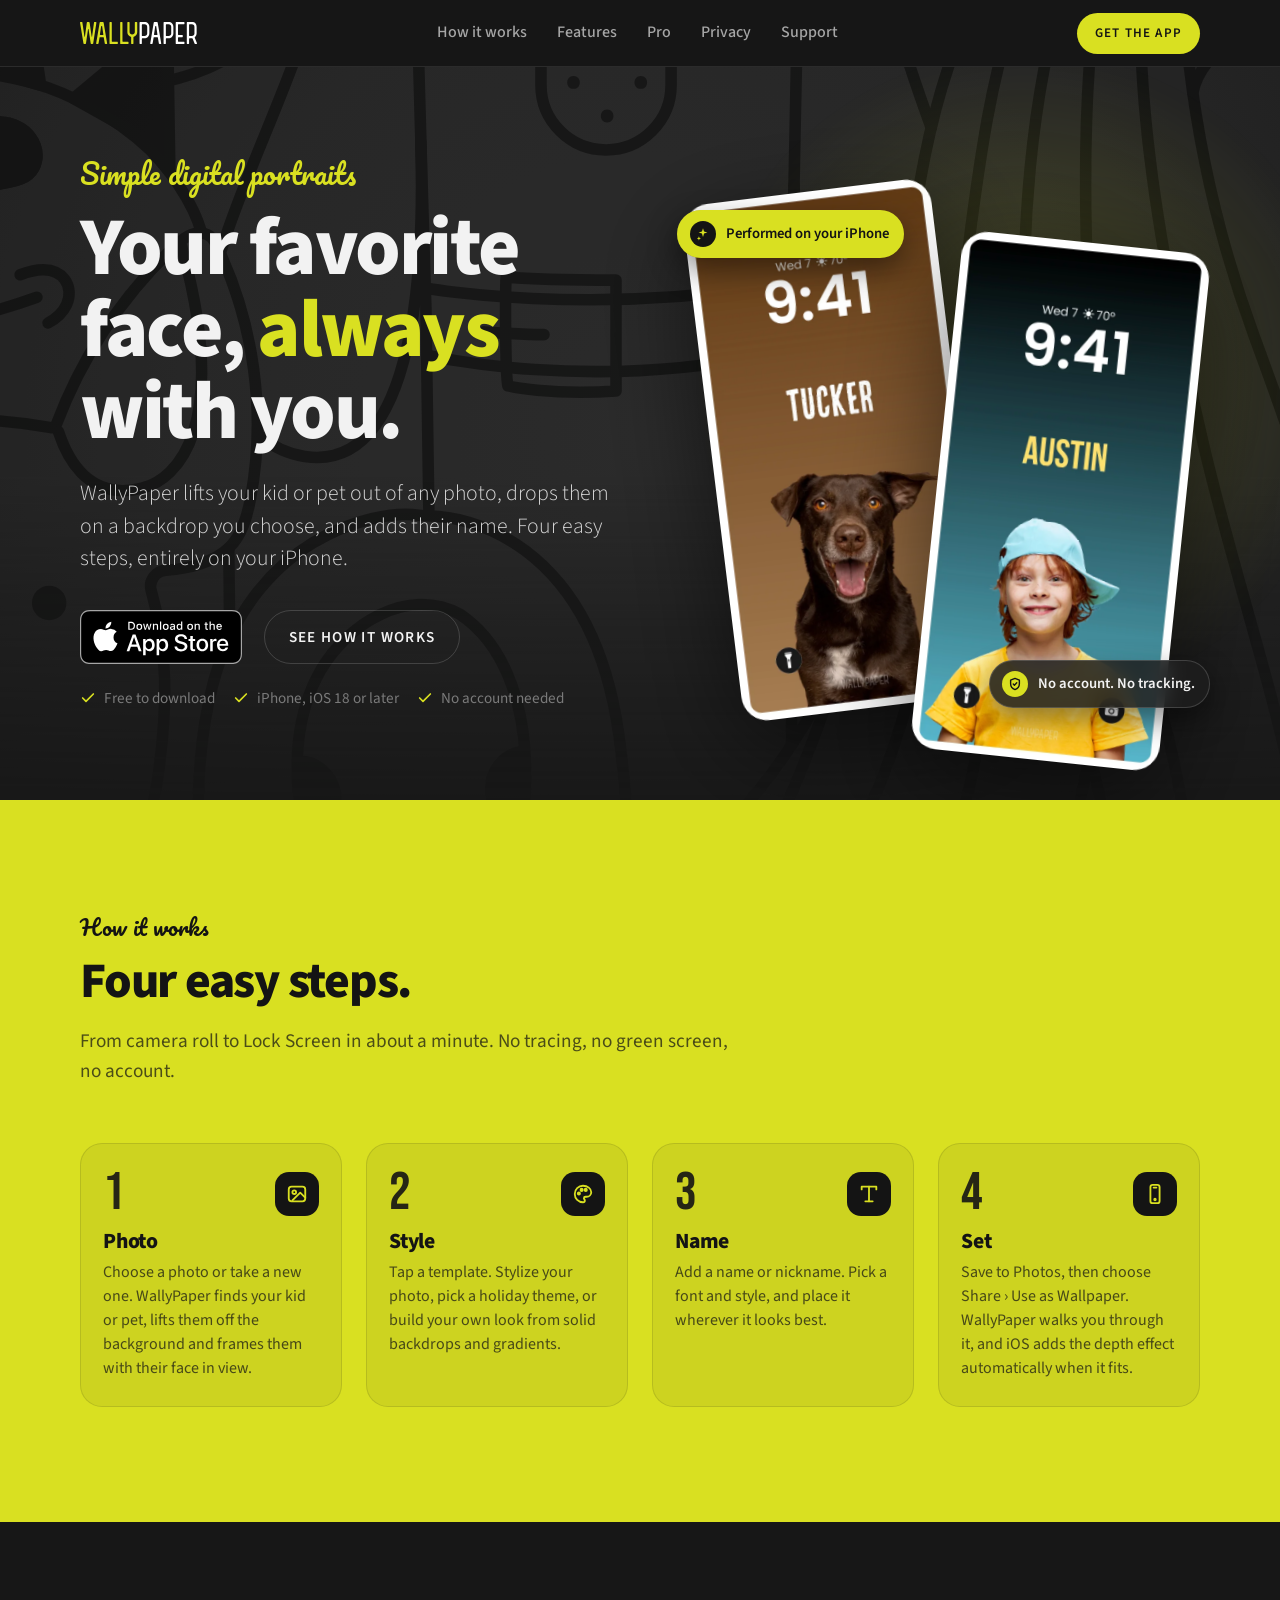
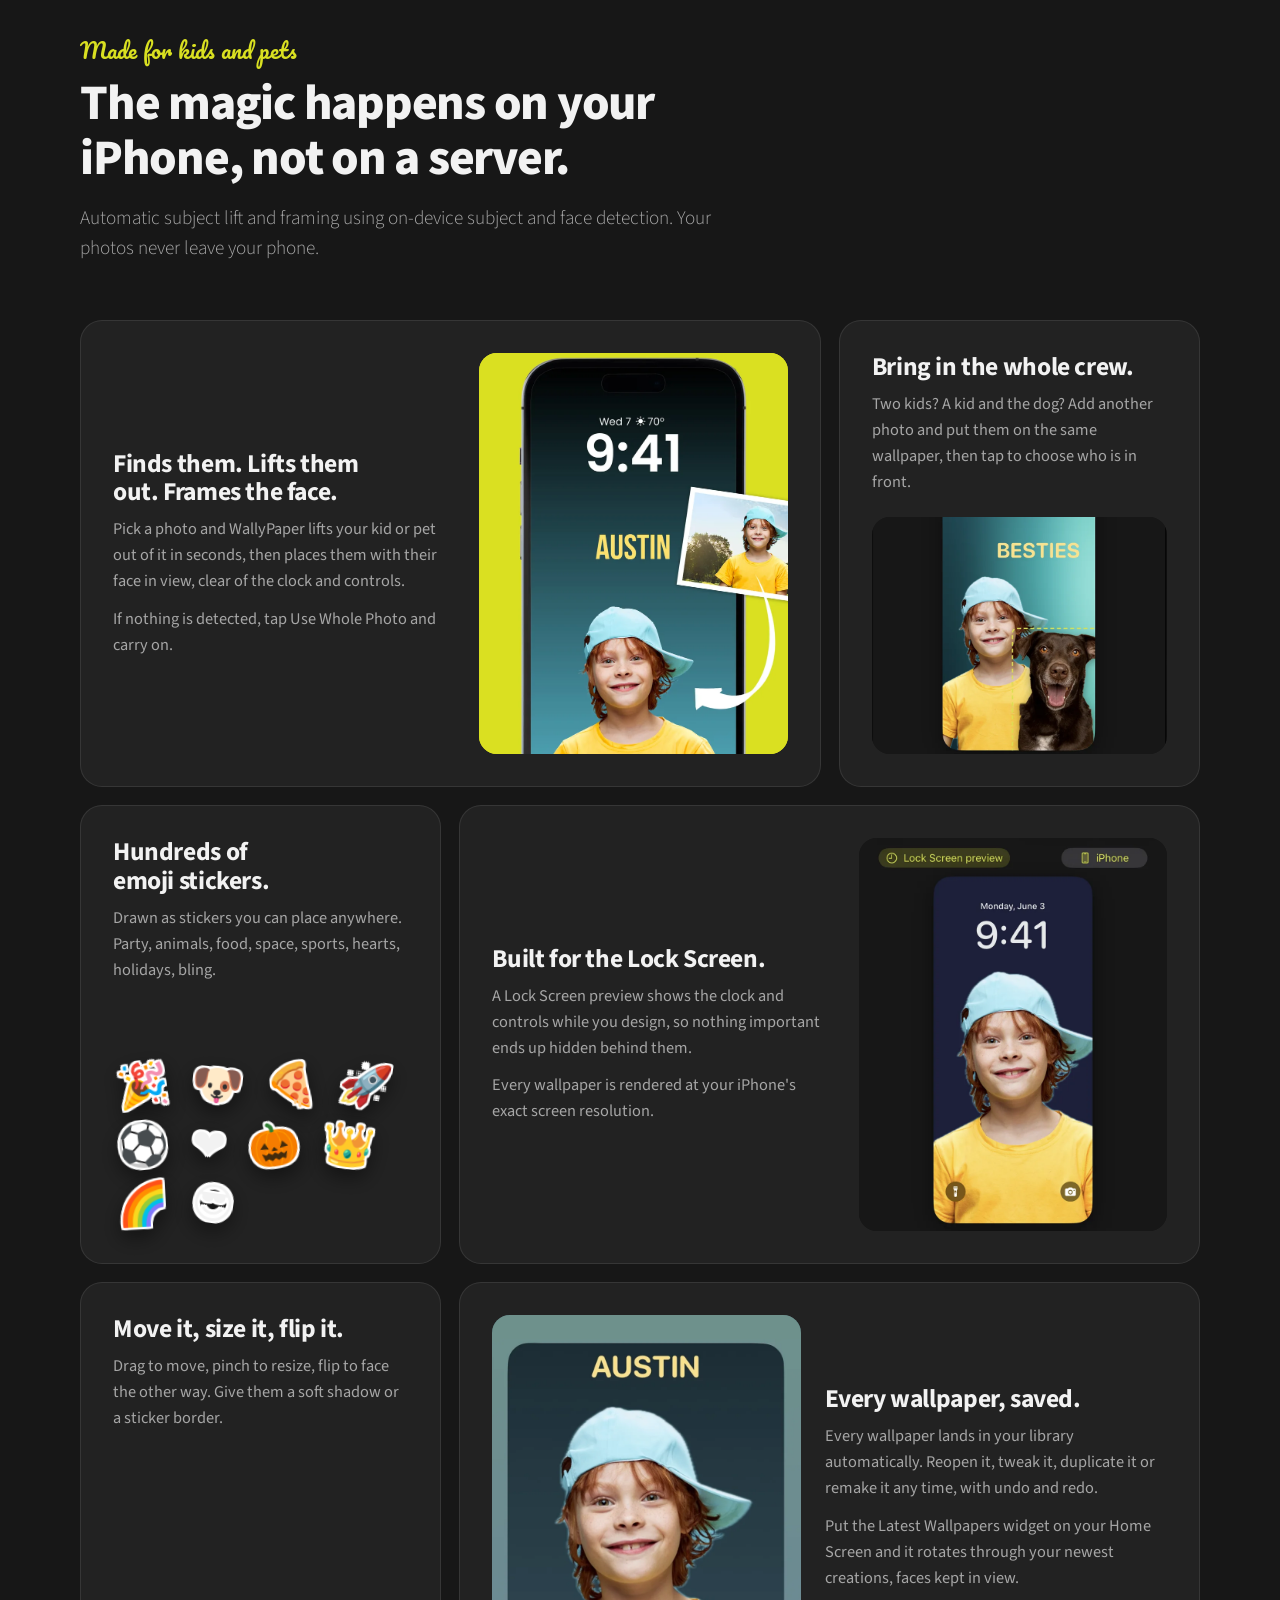
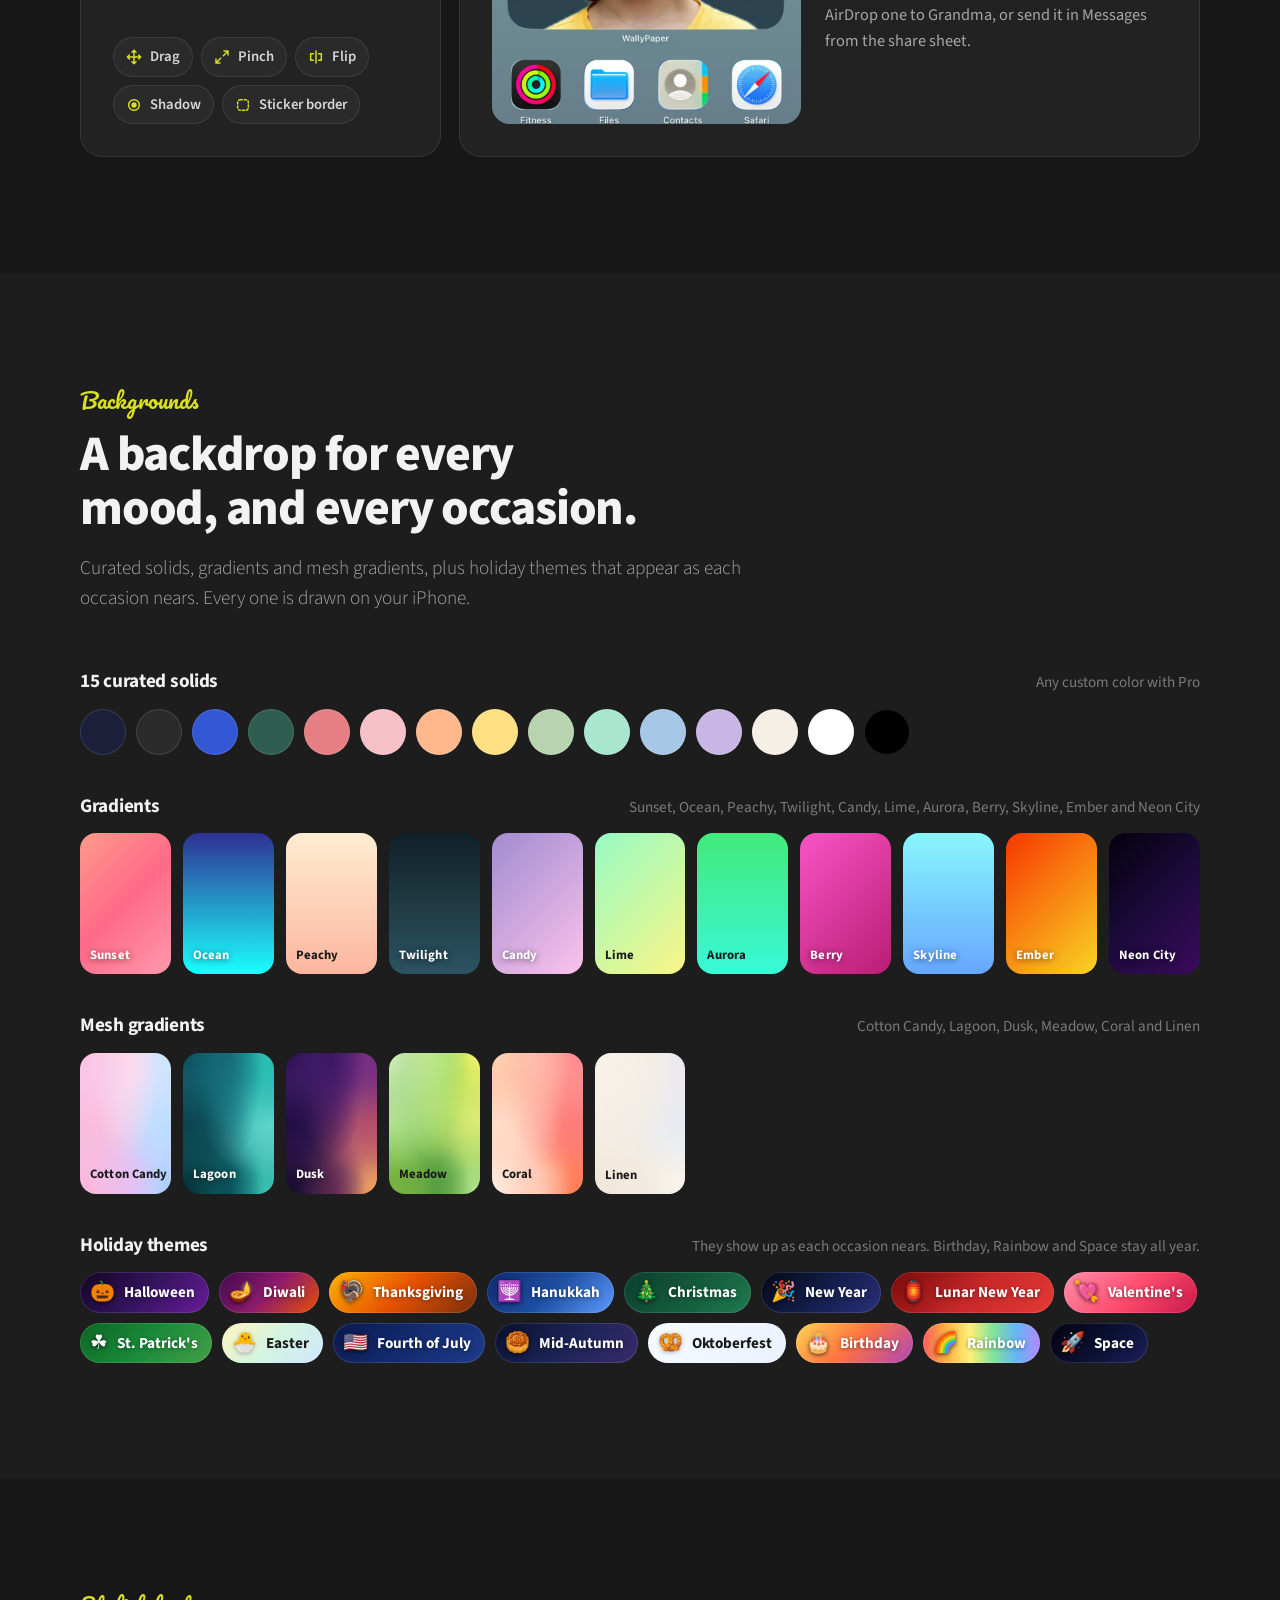
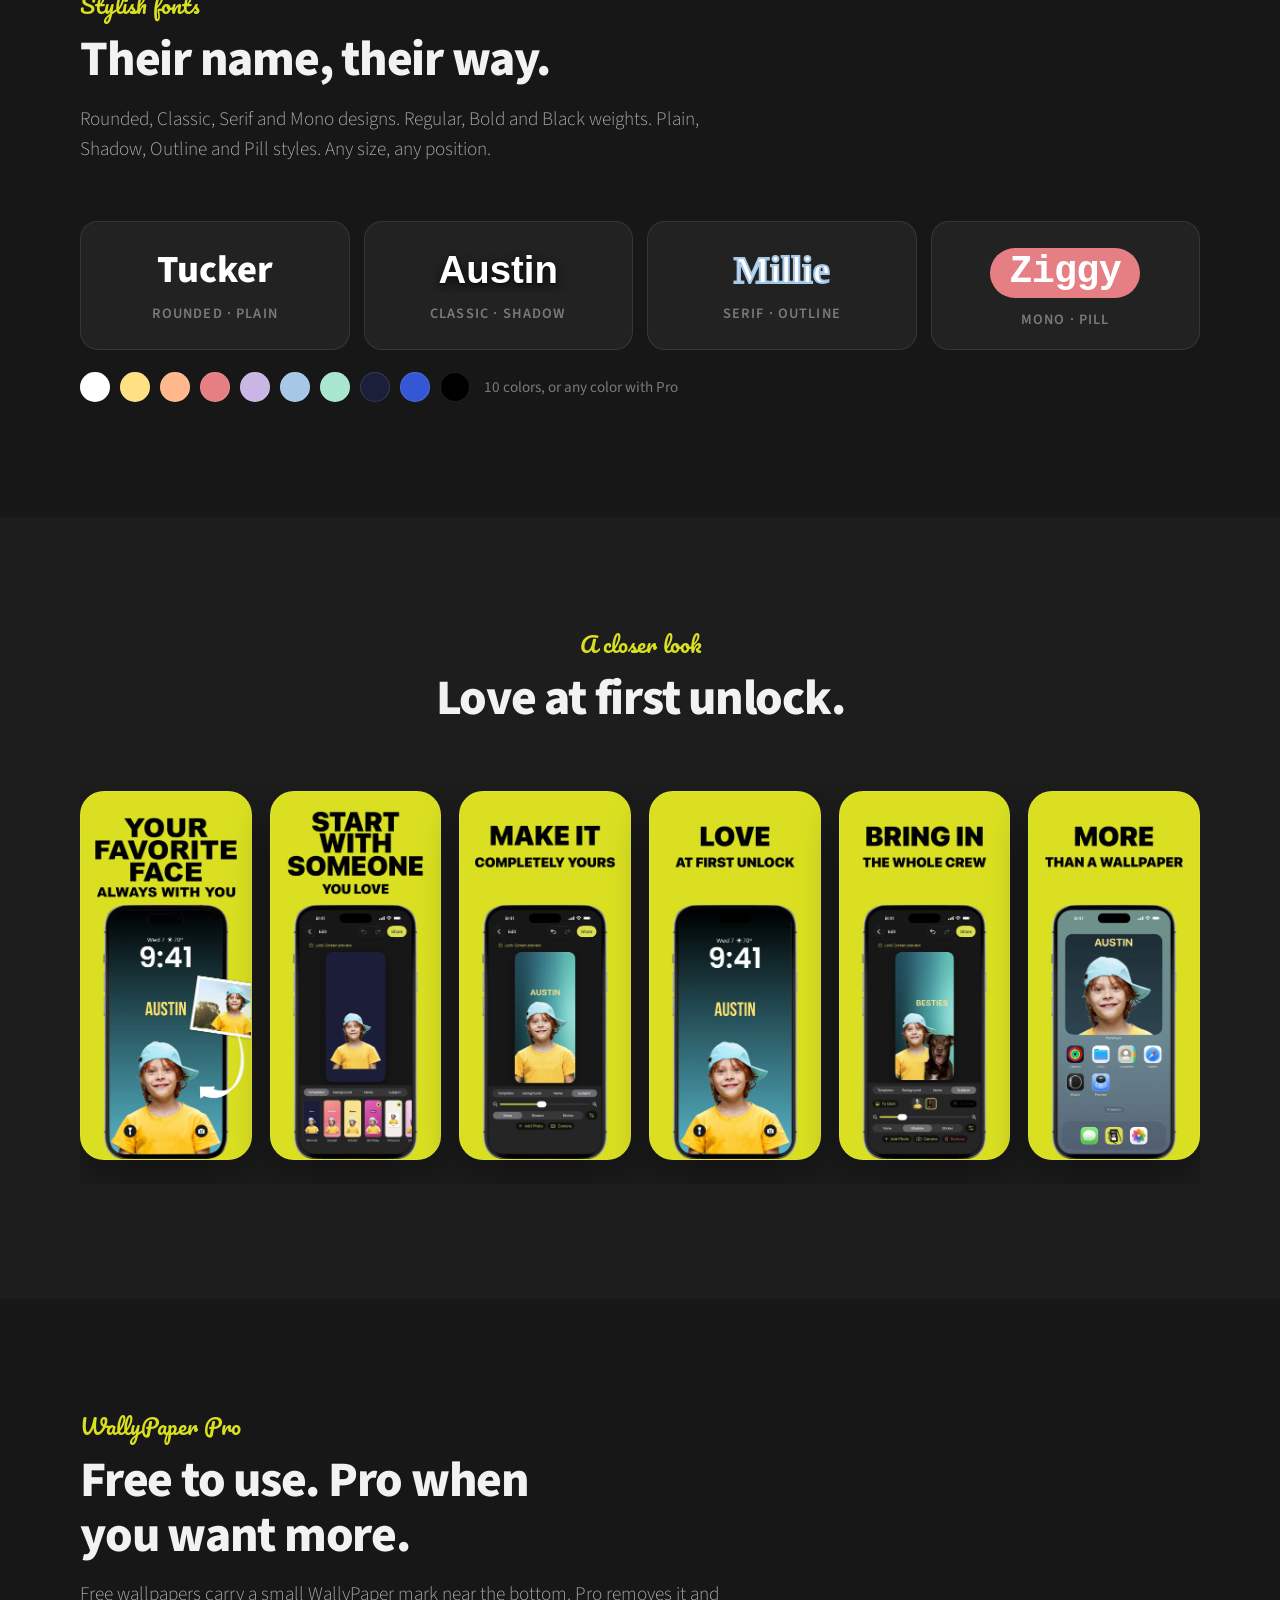
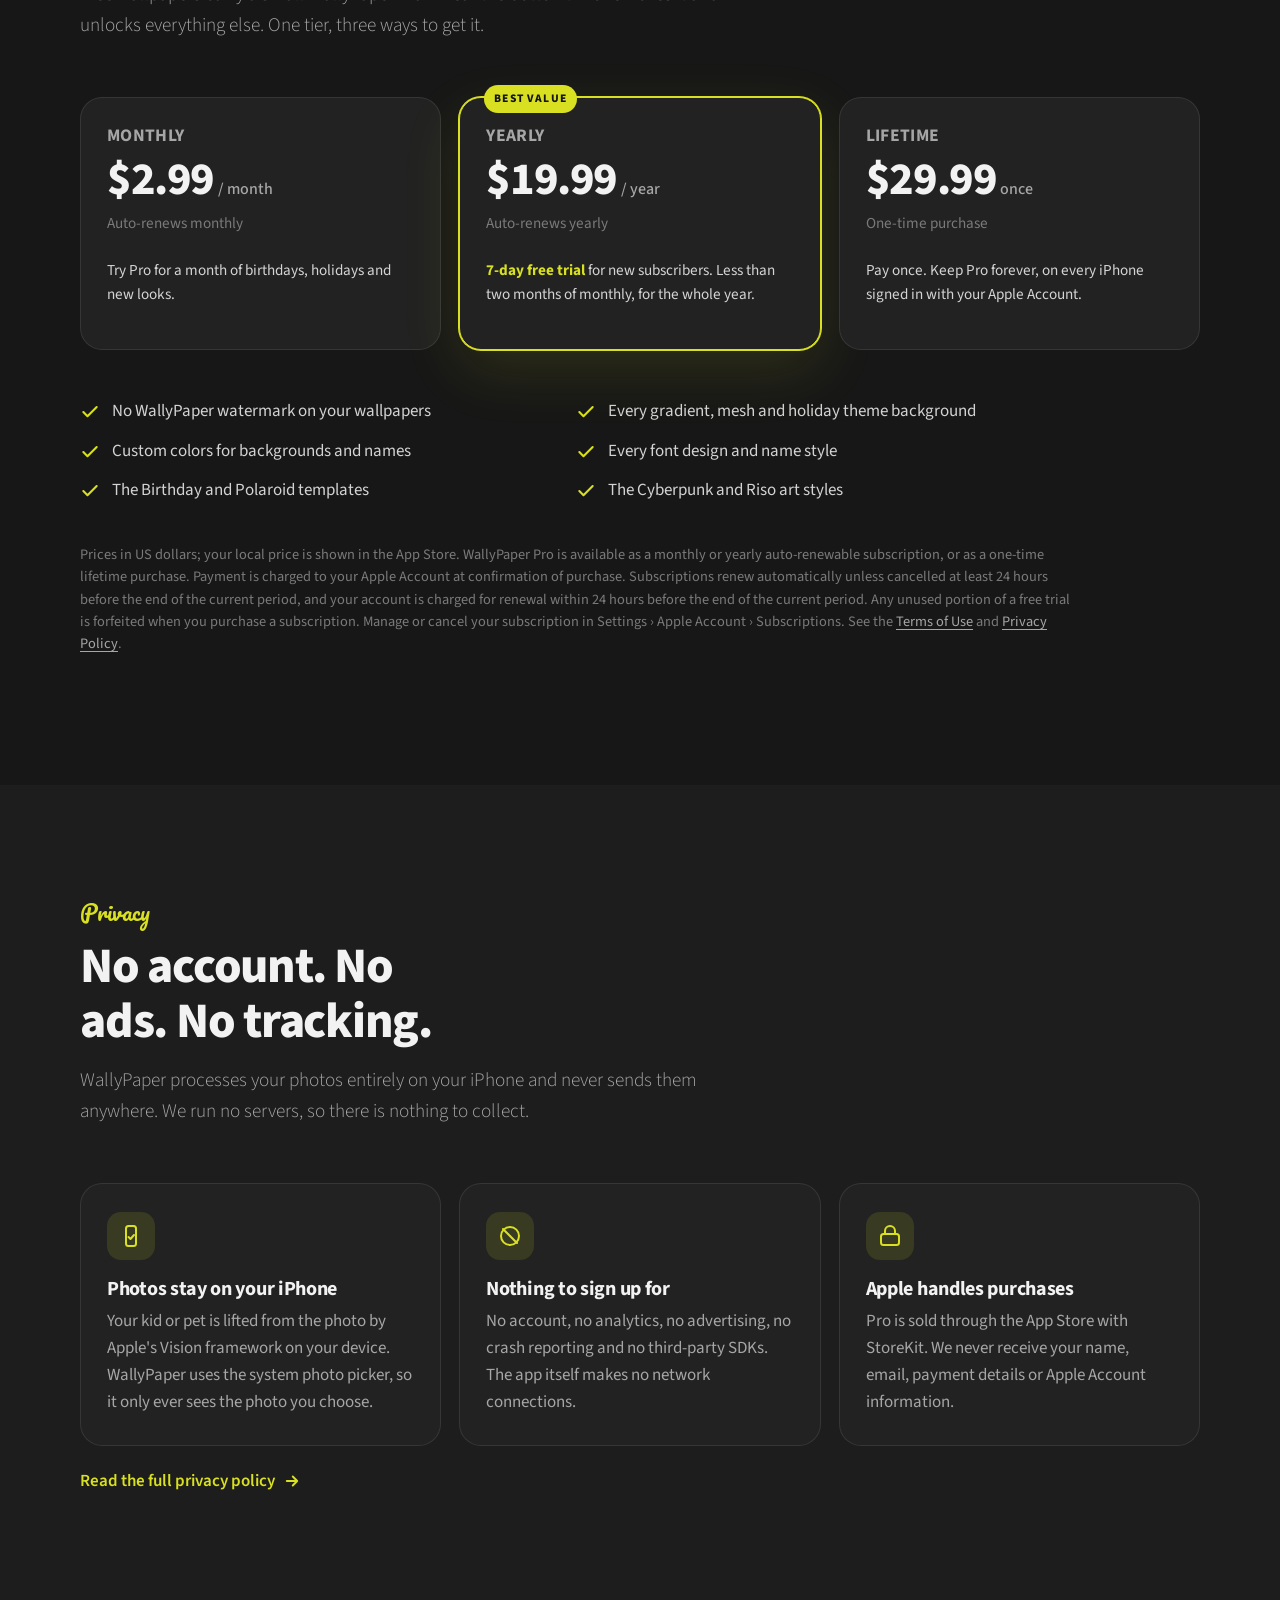
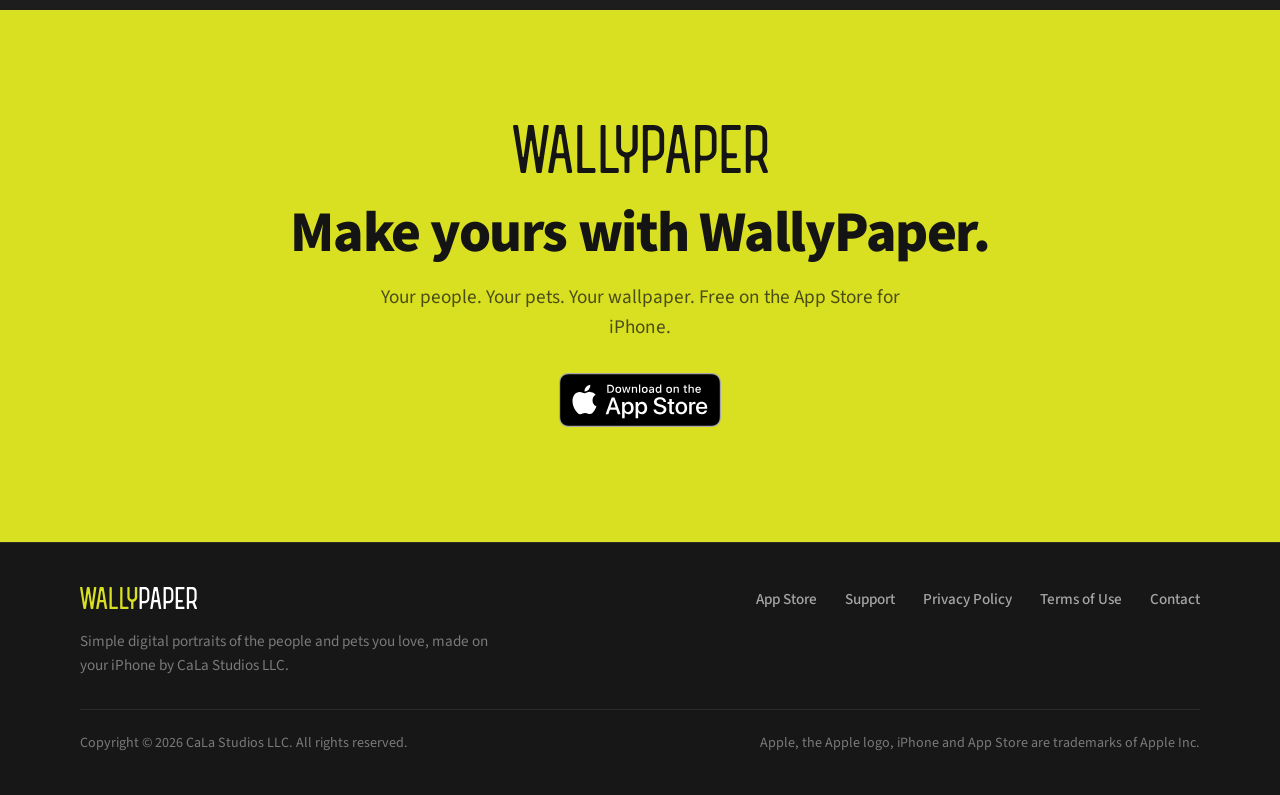
==== commit d7614a4c: "Privacy policy covers the share extension; "lift", never "cut", across the site privacy.html: effect" ====
--- a/index.html
+++ b/index.html
@@ -12,7 +12,7 @@
   <meta property="og:type" content="website">
   <meta property="og:site_name" content="WallyPaper">
   <meta property="og:title" content="WallyPaper – Your favorite face, always with you">
-  <meta property="og:description" content="Turn a photo of your kid or pet into a personalized iPhone wallpaper in four easy steps. Cut out on your iPhone, never uploaded.">
+  <meta property="og:description" content="Turn a photo of your kid or pet into a personalized iPhone wallpaper in four easy steps. Lifted from the photo on your iPhone, never uploaded.">
   <meta property="og:url" content="https://wallypaper.app/">
   <meta property="og:image" content="https://wallypaper.app/assets/img/og-image.jpg">
   <meta property="og:image:width" content="1200">
@@ -155,14 +155,14 @@
         <div class="section-head">
           <span class="eyebrow">Made for kids and pets</span>
           <h2 class="title">The magic happens on your iPhone, not on a server.</h2>
-          <p class="lede">Automatic cutout and framing using on-device subject and face detection. Your photos never leave your phone.</p>
+          <p class="lede">Automatic subject lift and framing using on-device subject and face detection. Your photos never leave your phone.</p>
         </div>
 
         <div class="bento">
           <article class="card span-4 card--split reveal">
             <div class="card-body">
               <h3>Finds them. Lifts them out. Frames the face.</h3>
-              <p>Pick a photo and WallyPaper cuts out your kid or pet in seconds, then places them with their face in view, clear of the clock and controls.</p>
+              <p>Pick a photo and WallyPaper lifts your kid or pet out of it in seconds, then places them with their face in view, clear of the clock and controls.</p>
               <p>If nothing is detected, tap Use Whole Photo and carry on.</p>
             </div>
             <figure class="card-figure card-figure--tall">
@@ -183,7 +183,7 @@
           <article class="card span-2 reveal">
             <div class="card-body">
               <h3>Hundreds of emoji stickers.</h3>
-              <p>Drawn as die-cut stickers you can place anywhere. Party, animals, food, space, sports, hearts, holidays, bling.</p>
+              <p>Drawn as stickers you can place anywhere. Party, animals, food, space, sports, hearts, holidays, bling.</p>
               <div class="stickers" aria-hidden="true">
                 <span class="sticker" style="--r:-8deg">🎉</span><span class="sticker" style="--r:6deg">🐶</span><span class="sticker" style="--r:-4deg">🍕</span><span class="sticker" style="--r:9deg">🚀</span><span class="sticker" style="--r:-6deg">⚽️</span><span class="sticker" style="--r:5deg">❤️</span><span class="sticker" style="--r:-9deg">🎃</span><span class="sticker" style="--r:7deg">👑</span><span class="sticker" style="--r:-3deg">🌈</span><span class="sticker" style="--r:8deg">😎</span>
               </div>
@@ -204,13 +204,13 @@
           <article class="card span-2 reveal">
             <div class="card-body">
               <h3>Move it, size it, flip it.</h3>
-              <p>Drag to move, pinch to resize, flip to face the other way. Give the cutout a soft shadow or a die-cut border.</p>
+              <p>Drag to move, pinch to resize, flip to face the other way. Give them a soft shadow or a sticker border.</p>
               <div class="pills" aria-label="Editing gestures">
                 <span class="pill"><svg viewBox="0 0 24 24" fill="none" stroke="currentColor" stroke-width="2.2" stroke-linecap="round" stroke-linejoin="round" aria-hidden="true"><path d="M5 9l-3 3 3 3M9 5l3-3 3 3M15 19l-3 3-3-3M19 9l3 3-3 3M2 12h20M12 2v20"/></svg>Drag</span>
                 <span class="pill"><svg viewBox="0 0 24 24" fill="none" stroke="currentColor" stroke-width="2.2" stroke-linecap="round" stroke-linejoin="round" aria-hidden="true"><path d="M15 3h6v6M9 21H3v-6M21 3l-7 7M3 21l7-7"/></svg>Pinch</span>
                 <span class="pill"><svg viewBox="0 0 24 24" fill="none" stroke="currentColor" stroke-width="2.2" stroke-linecap="round" stroke-linejoin="round" aria-hidden="true"><path d="M12 3v18M8 7H4v10h4M16 7h4v10h-4"/></svg>Flip</span>
                 <span class="pill"><svg viewBox="0 0 24 24" fill="none" stroke="currentColor" stroke-width="2.2" stroke-linecap="round" stroke-linejoin="round" aria-hidden="true"><circle cx="12" cy="12" r="8"/><circle cx="12" cy="12" r="4" fill="currentColor" stroke="none"/></svg>Shadow</span>
-                <span class="pill"><svg viewBox="0 0 24 24" fill="none" stroke="currentColor" stroke-width="2.2" stroke-linecap="round" stroke-linejoin="round" aria-hidden="true"><rect x="4" y="4" width="16" height="16" rx="4" stroke-dasharray="3 3"/></svg>Die-cut border</span>
+                <span class="pill"><svg viewBox="0 0 24 24" fill="none" stroke="currentColor" stroke-width="2.2" stroke-linecap="round" stroke-linejoin="round" aria-hidden="true"><rect x="4" y="4" width="16" height="16" rx="4" stroke-dasharray="3 3"/></svg>Sticker border</span>
               </div>
             </div>
           </article>
@@ -419,7 +419,7 @@
           <div class="pillar reveal">
             <div class="icon"><svg viewBox="0 0 24 24" fill="none" stroke="currentColor" stroke-width="2" stroke-linecap="round" stroke-linejoin="round" aria-hidden="true"><rect x="7" y="2" width="10" height="20" rx="2.5"/><path d="m9.5 13 2 2 3.5-4"/></svg></div>
             <h3>Photos stay on your iPhone</h3>
-            <p>The cutout is made by Apple's Vision framework on your device. WallyPaper uses the system photo picker, so it only ever sees the photo you choose.</p>
+            <p>Your kid or pet is lifted from the photo by Apple's Vision framework on your device. WallyPaper uses the system photo picker, so it only ever sees the photo you choose.</p>
           </div>
           <div class="pillar reveal">
             <div class="icon"><svg viewBox="0 0 24 24" fill="none" stroke="currentColor" stroke-width="2" stroke-linecap="round" stroke-linejoin="round" aria-hidden="true"><circle cx="12" cy="12" r="9"/><path d="m5 5 14 14"/></svg></div>
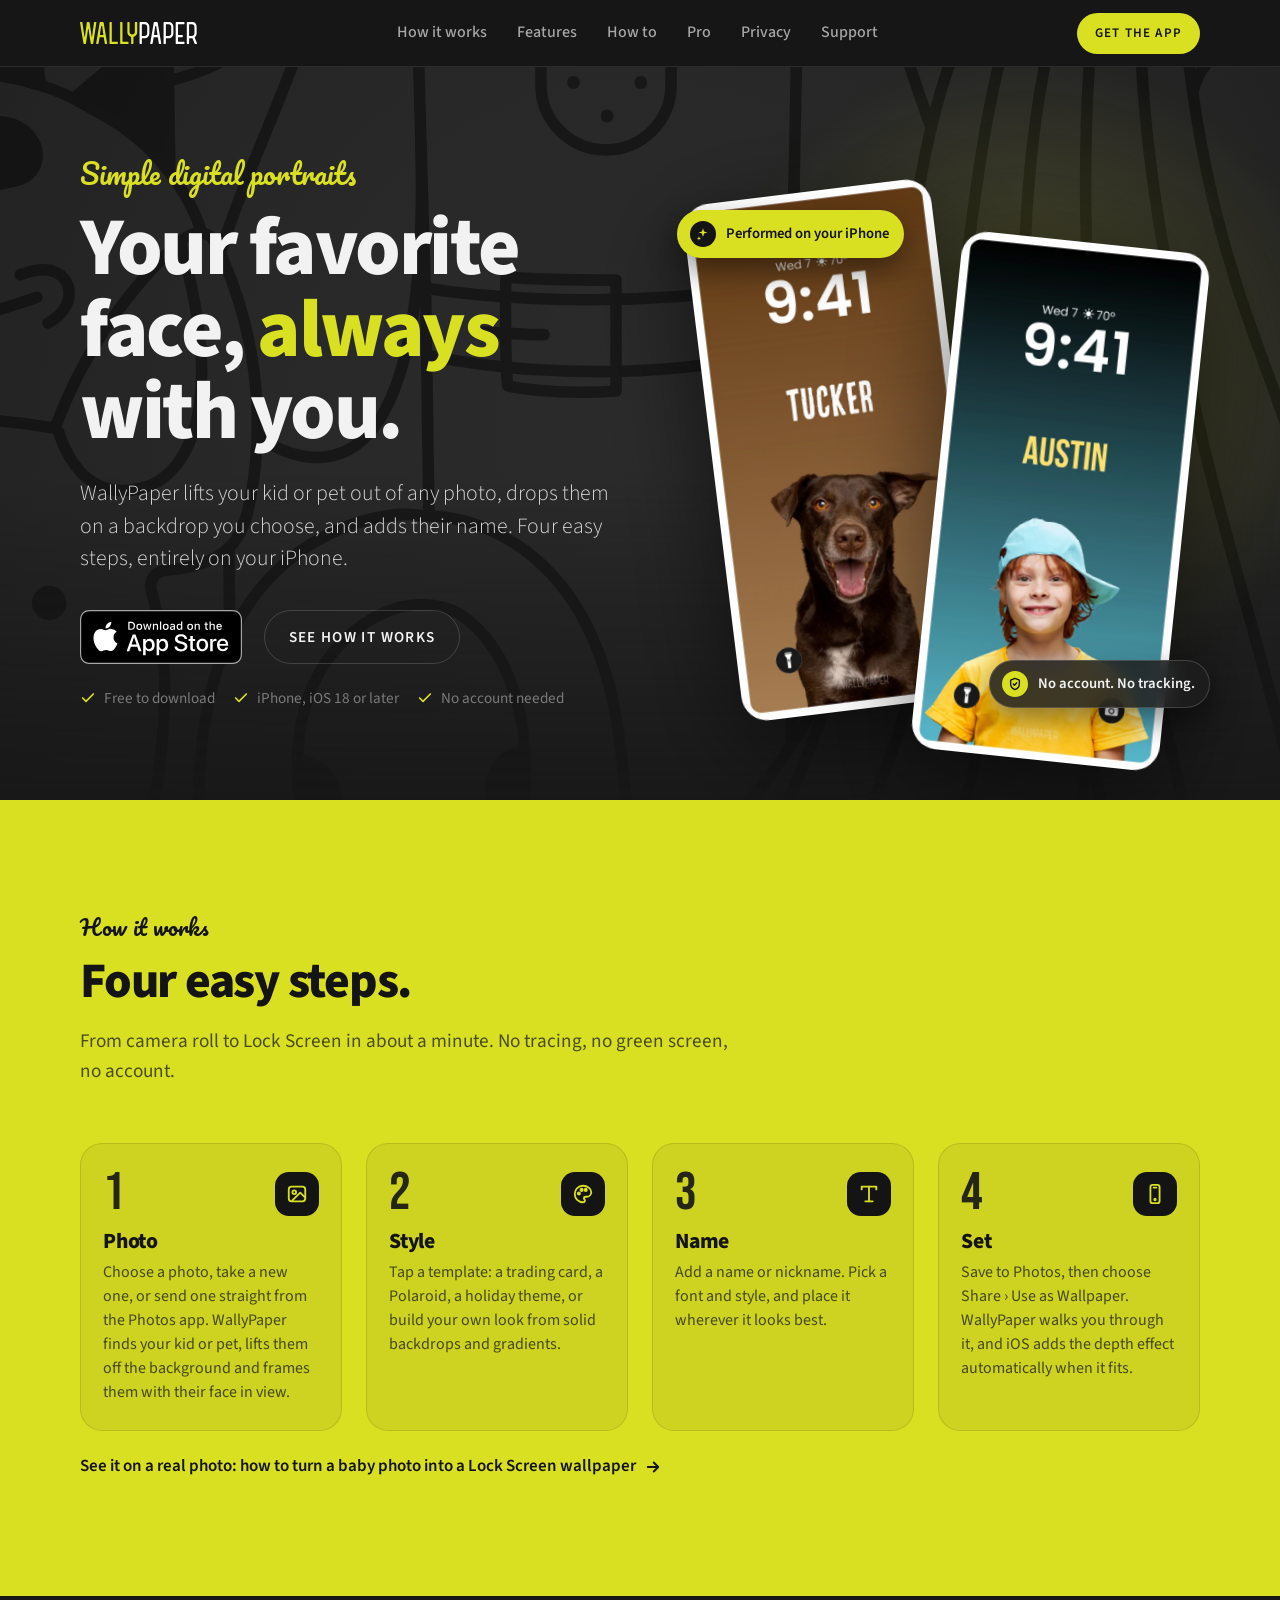
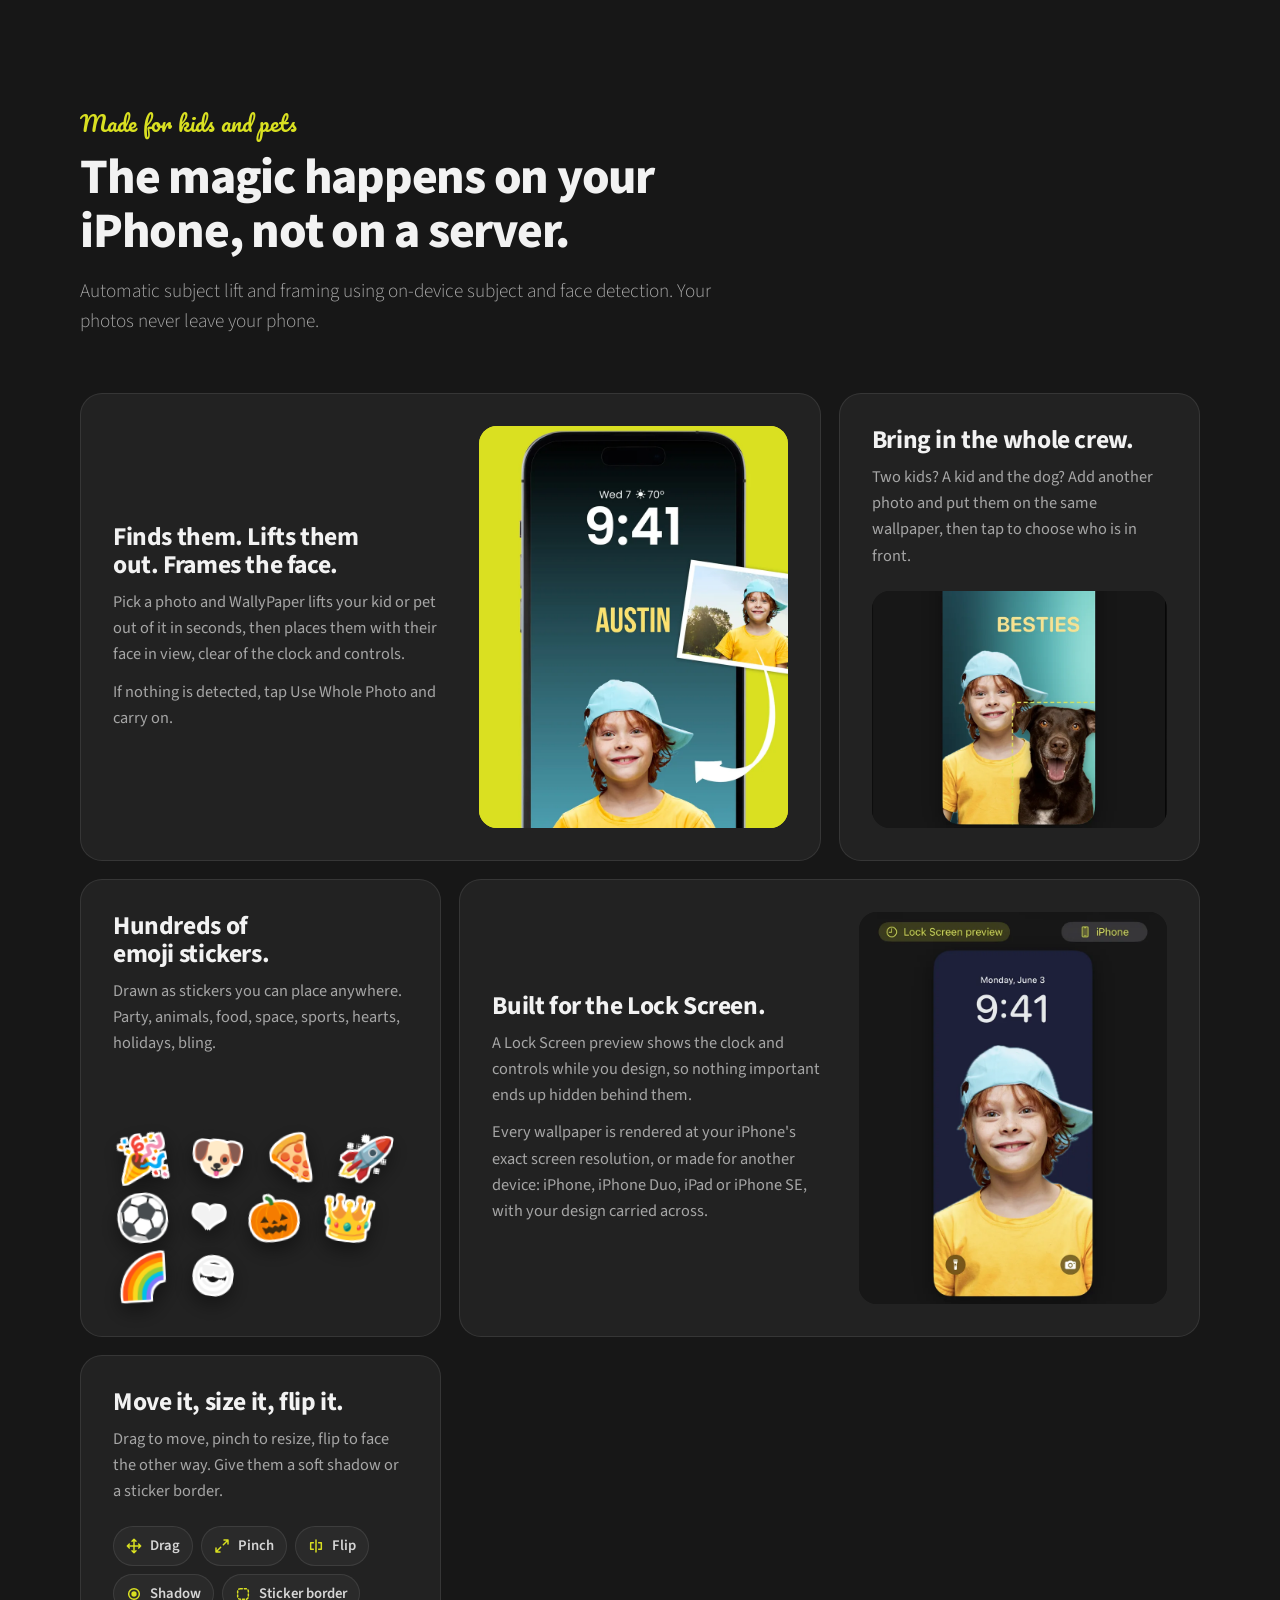
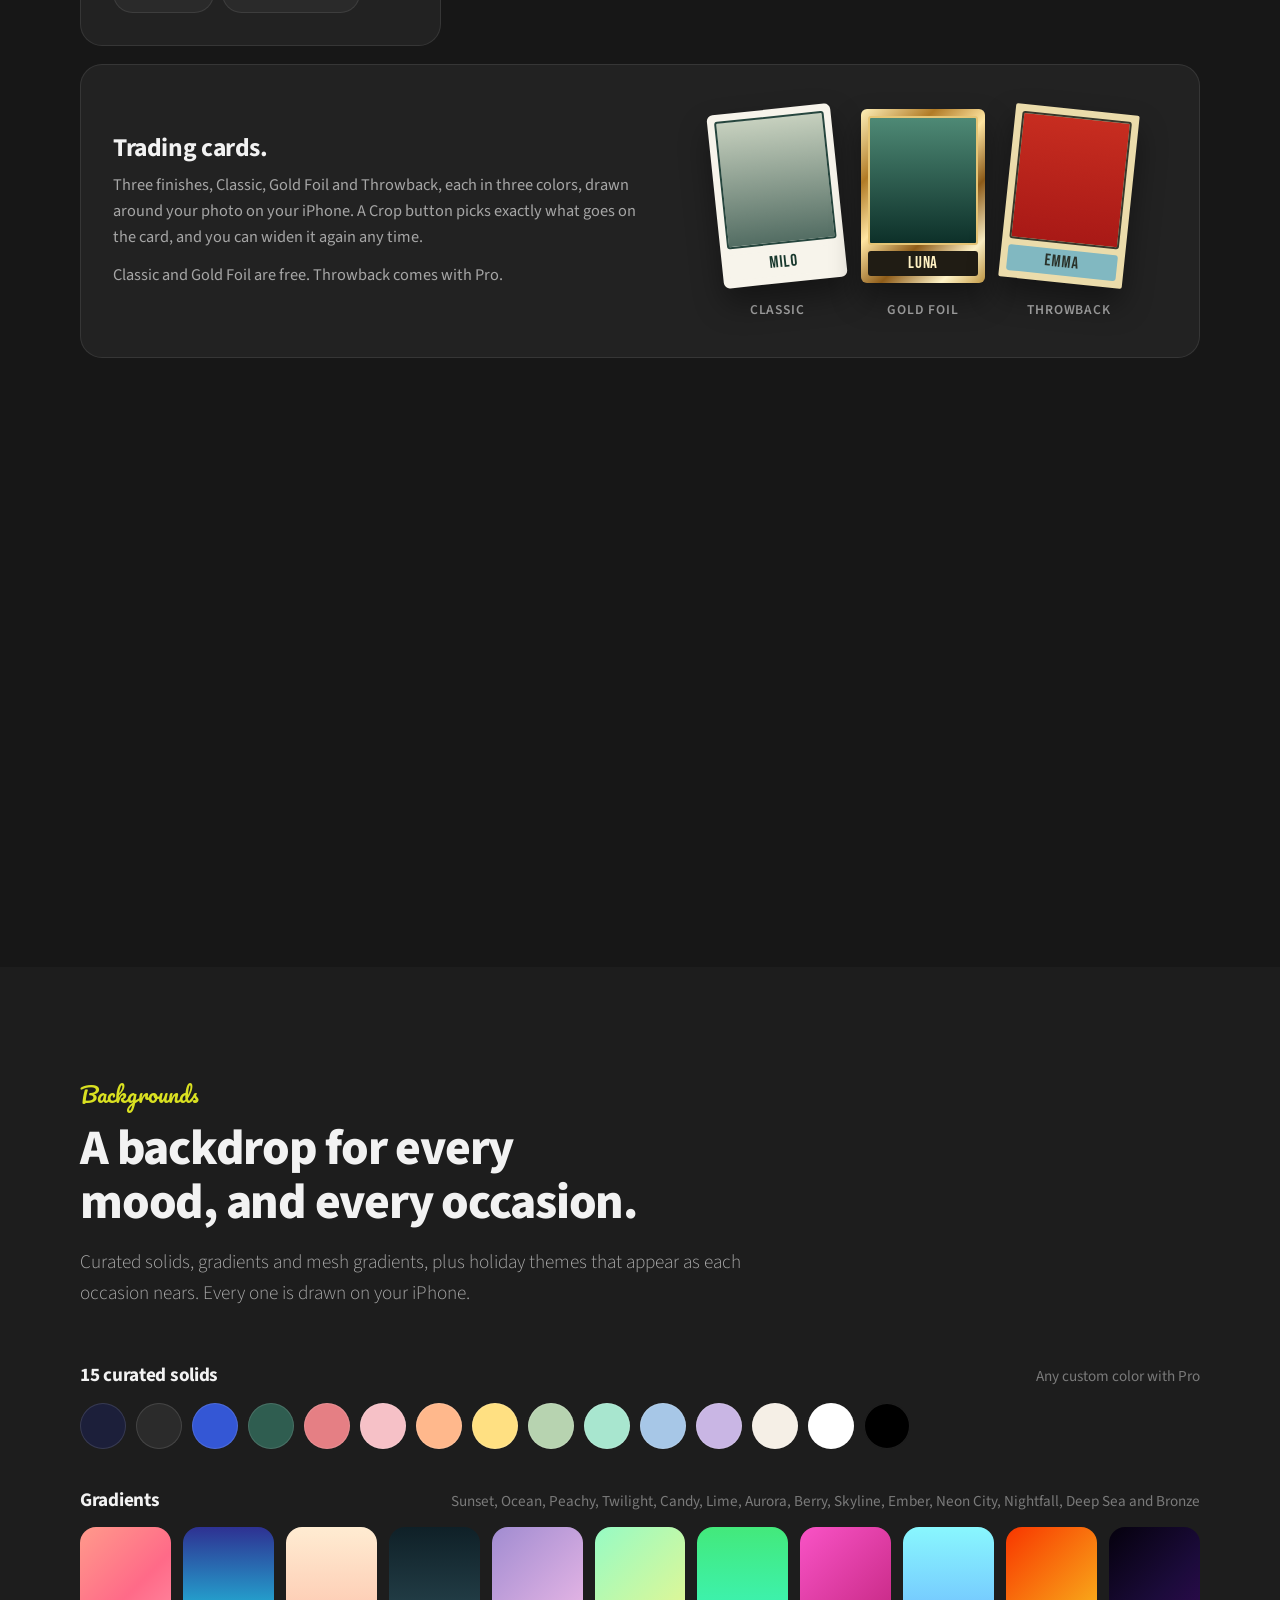
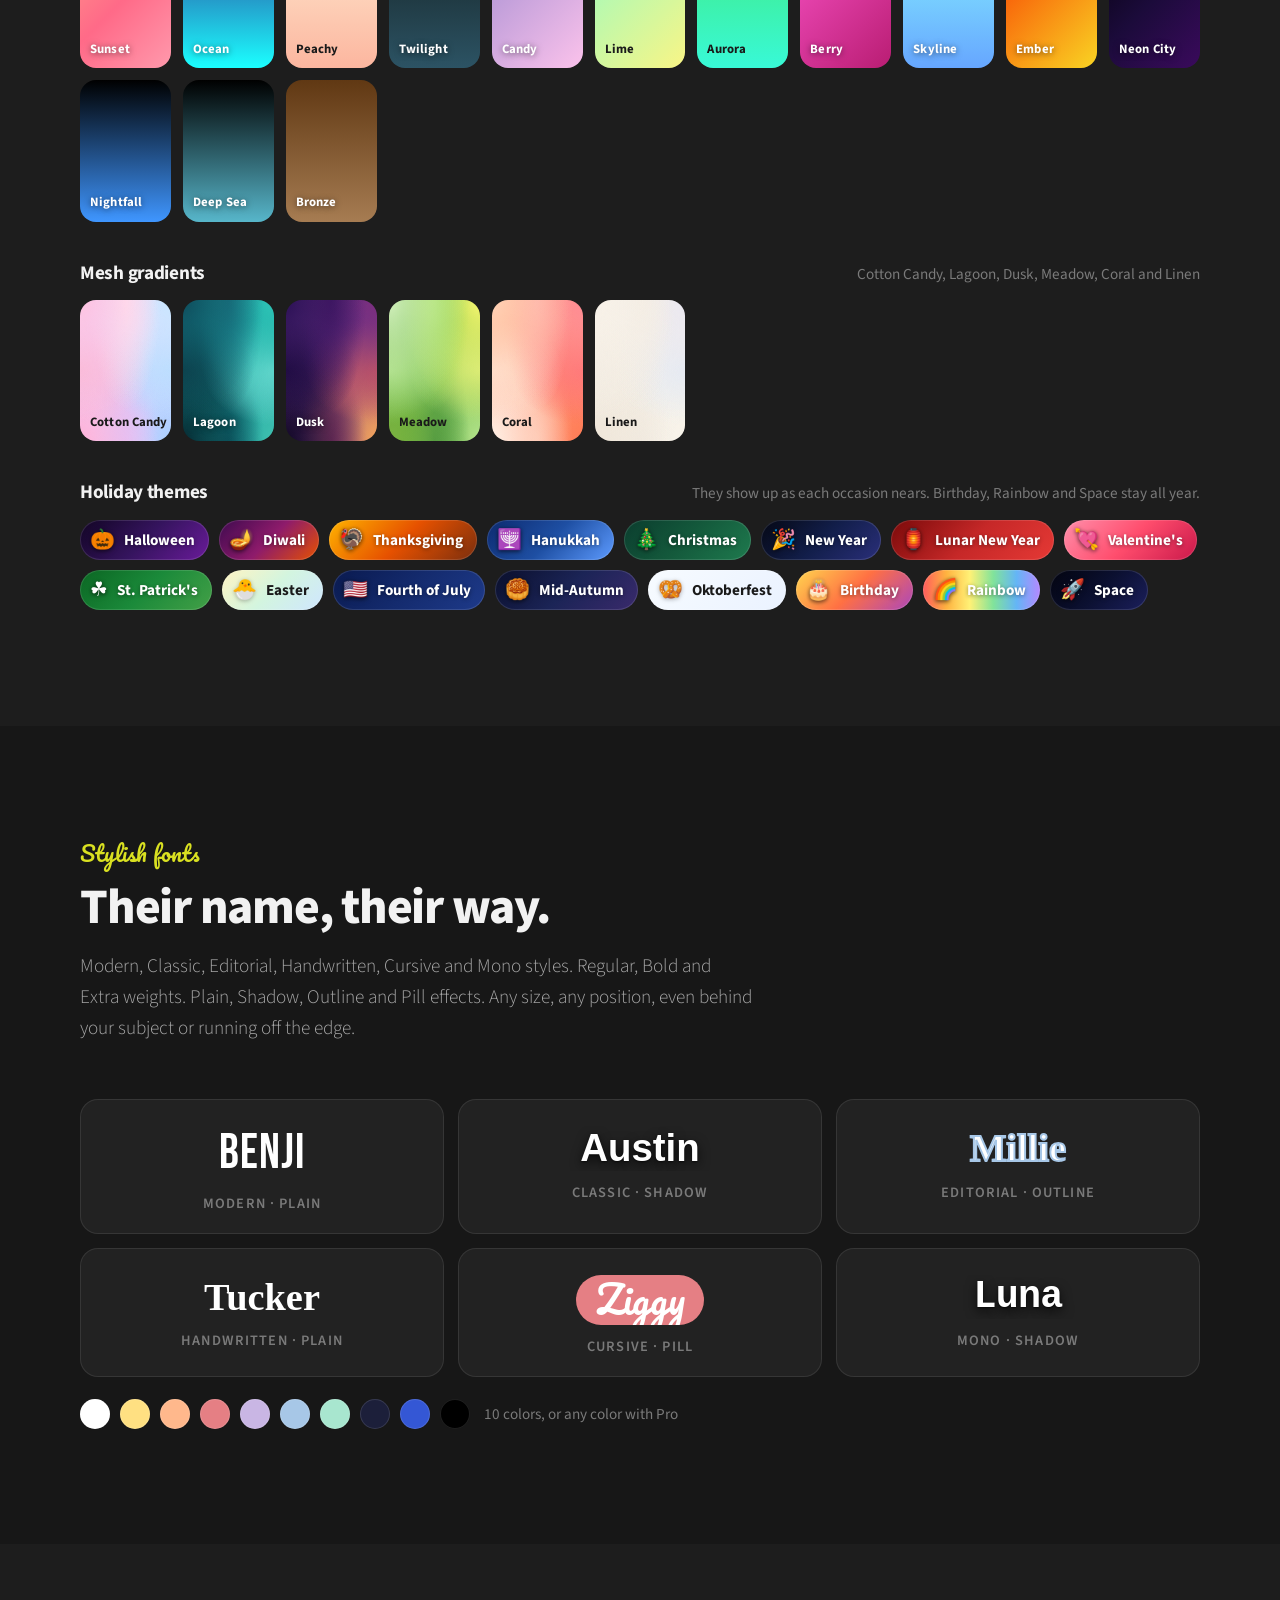
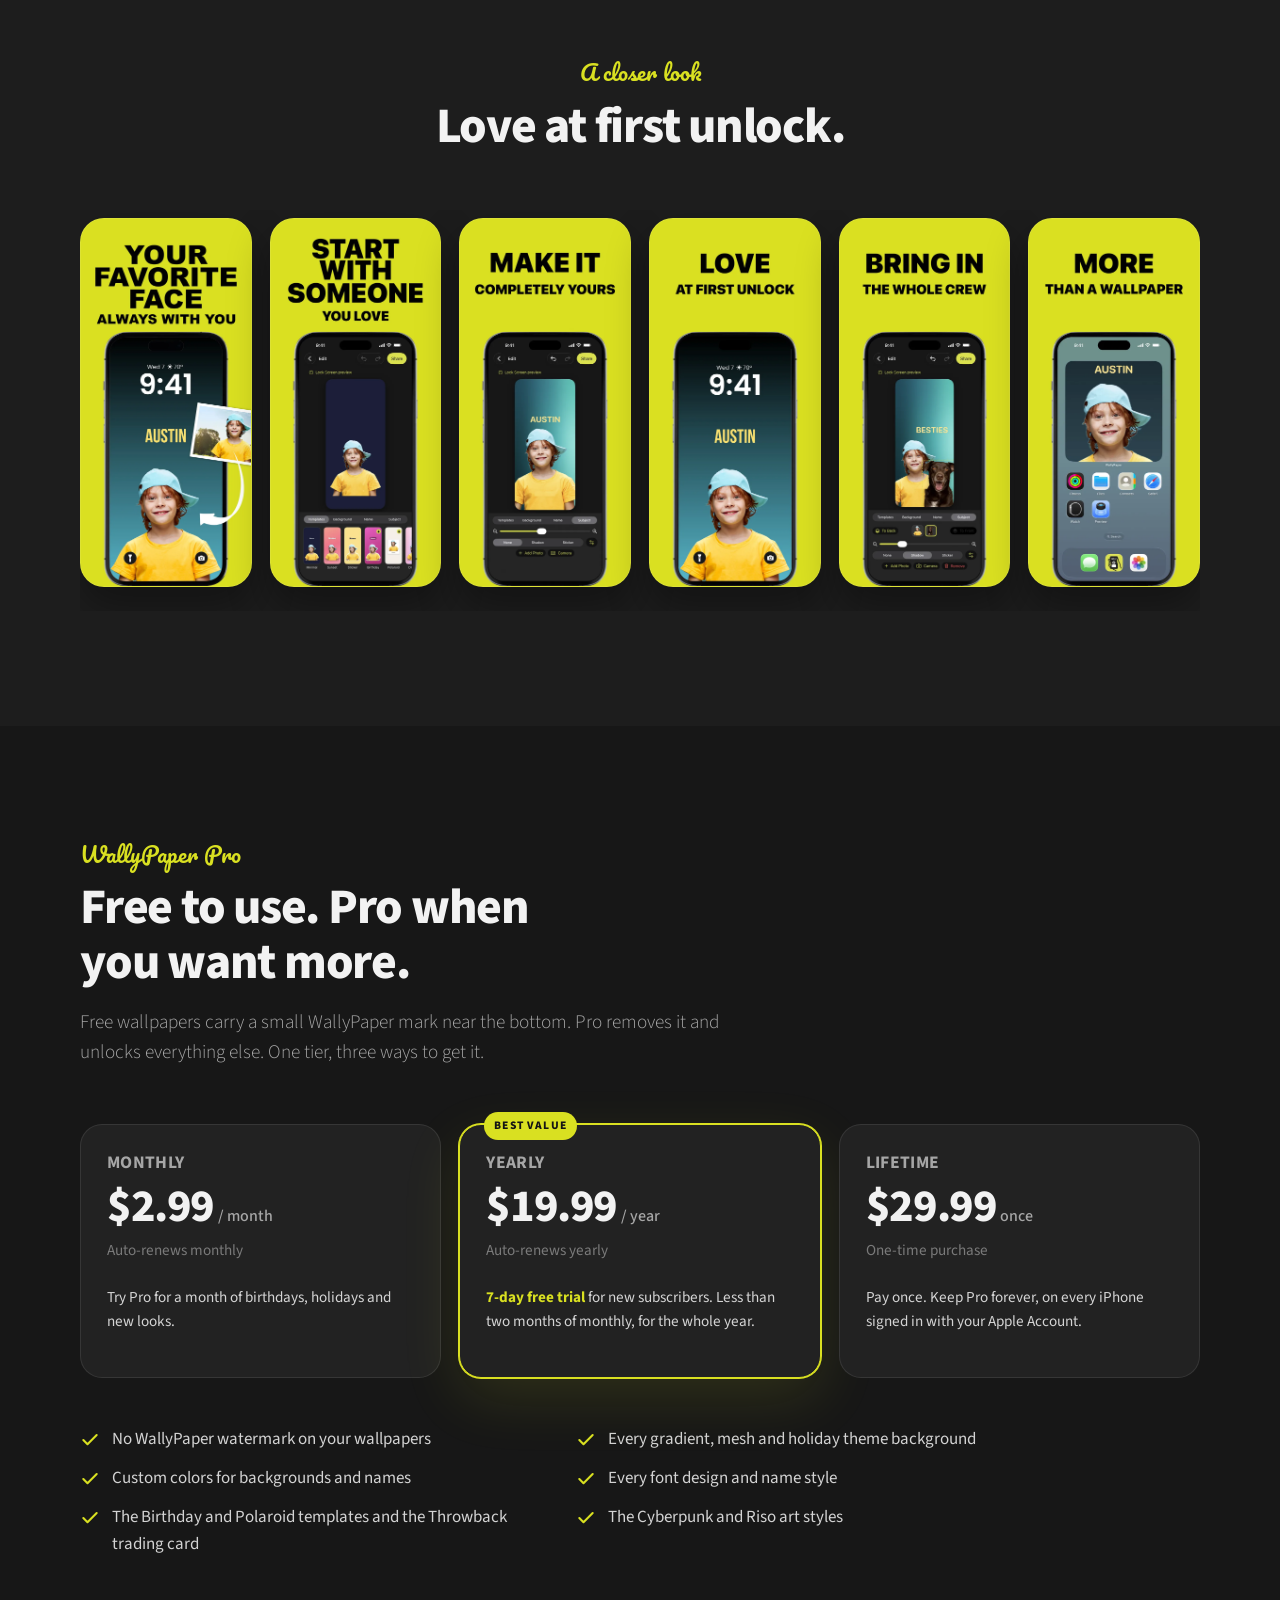
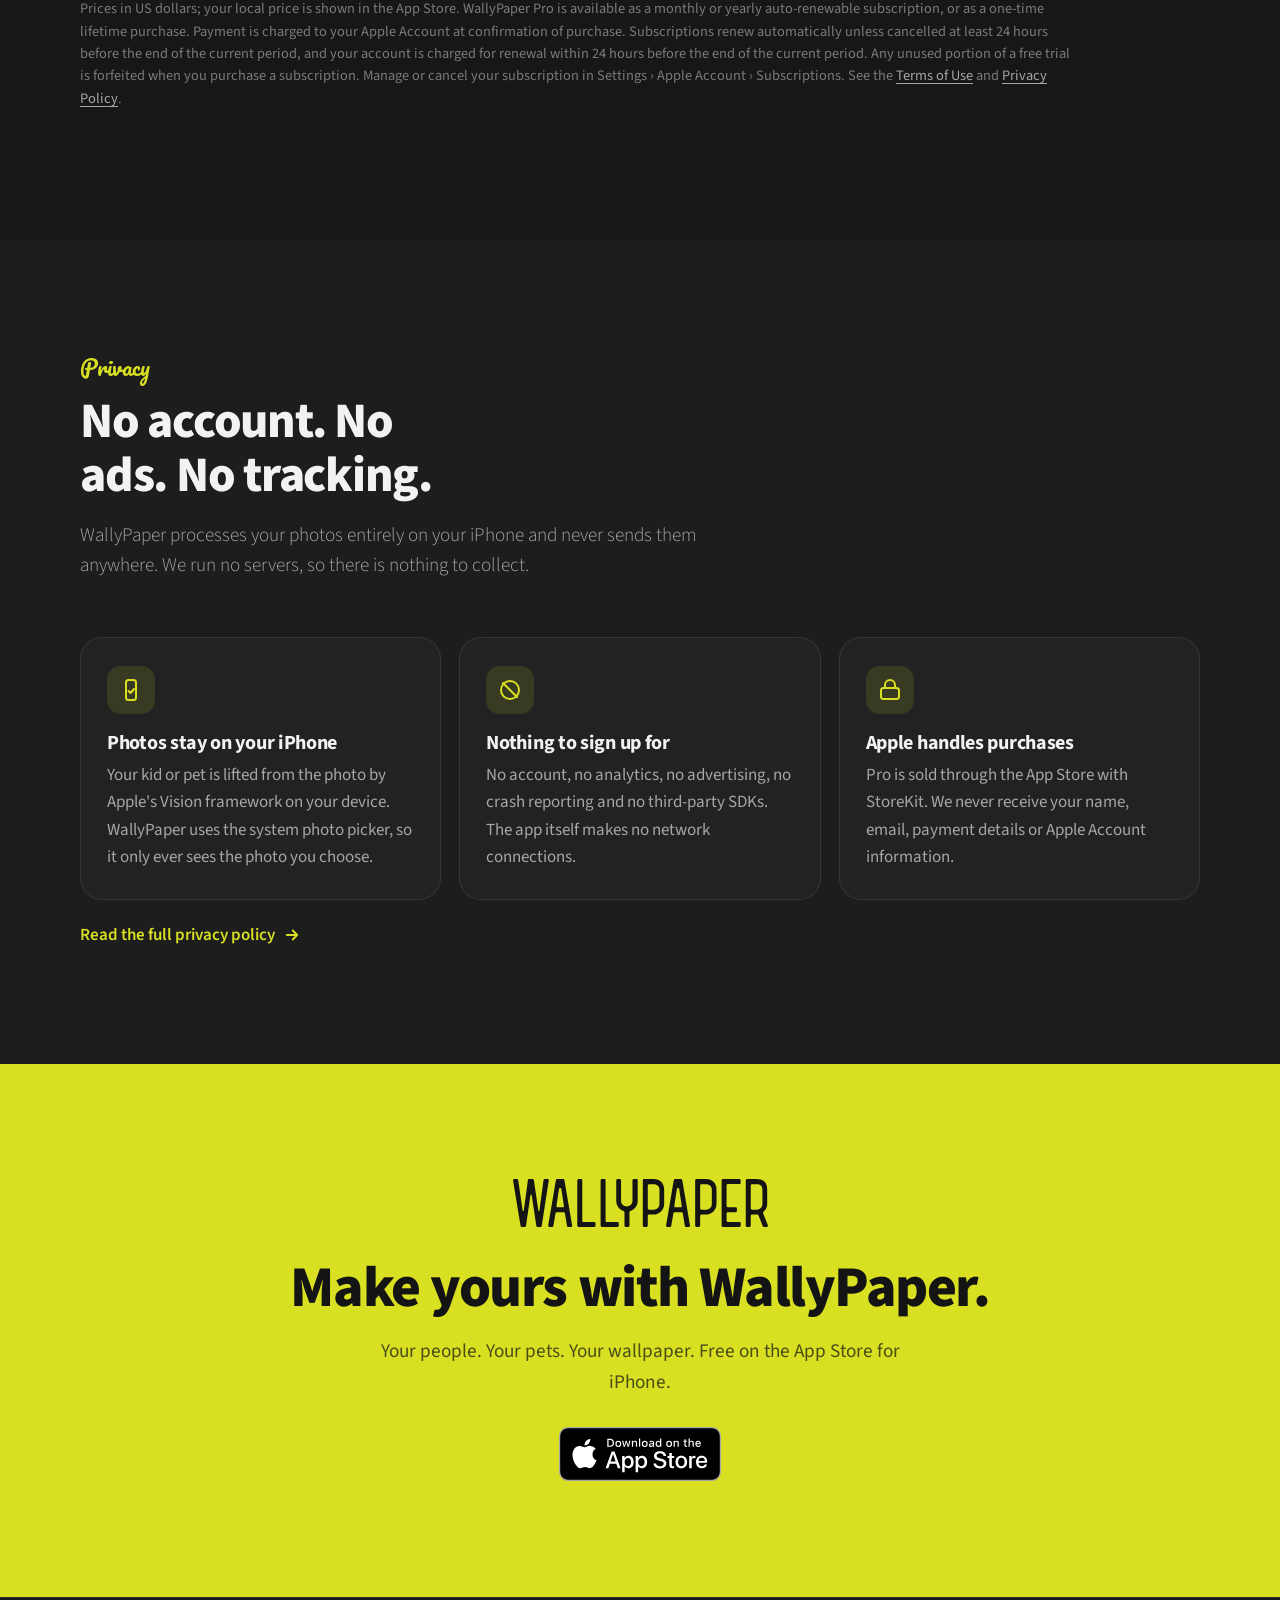
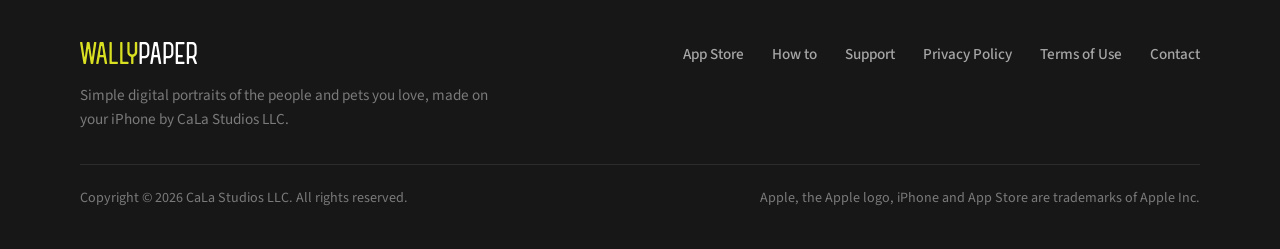
==== commit bae4879b: "How-to walkthrough pages for search traffic; landing page updated to 1.0.2 New /how-to/ hub and /how" ====
--- a/index.html
+++ b/index.html
@@ -38,7 +38,7 @@
     "alternateName": "WallyPaper",
     "operatingSystem": "iOS 18.0 or later",
     "applicationCategory": "PhotoApplication",
-    "description": "Turn a favorite photo of your loved one or pet into a personalized wallpaper. WallyPaper lifts them out of the photo, places them on a background you choose, and adds their name. Four easy steps, entirely on your iPhone.",
+    "description": "Lift your child or pet out of any photo and make them your wallpaper. WallyPaper places them on a background you choose and adds their name, with templates, trading cards and holiday themes. Four easy steps, entirely on your iPhone.",
     "url": "https://wallypaper.app/",
     "image": "https://wallypaper.app/assets/img/icon-512.png",
     "downloadUrl": "https://apps.apple.com/us/app/wallypaper-custom-wallpaper/id6805213479",
@@ -59,6 +59,7 @@
       <ul class="nav-links" id="nav-links">
         <li><a href="#how">How it works</a></li>
         <li><a href="#features">Features</a></li>
+        <li><a href="/how-to/">How to</a></li>
         <li><a href="#pro">Pro</a></li>
         <li><a href="#privacy">Privacy</a></li>
         <li><a href="/support">Support</a></li>
@@ -119,7 +120,7 @@
               <span class="step-icon"><svg viewBox="0 0 24 24" fill="none" stroke="currentColor" stroke-width="2" stroke-linecap="round" stroke-linejoin="round" aria-hidden="true"><rect x="3" y="4" width="18" height="16" rx="3"/><circle cx="9" cy="10" r="2"/><path d="m21 16-5.5-5.5L7 19"/></svg></span>
             </div>
             <h3>Photo</h3>
-            <p>Choose a photo or take a new one. WallyPaper finds your kid or pet, lifts them off the background and frames them with their face in view.</p>
+            <p>Choose a photo, take a new one, or send one straight from the Photos app. WallyPaper finds your kid or pet, lifts them off the background and frames them with their face in view.</p>
           </li>
           <li class="step reveal">
             <div class="step-head">
@@ -127,7 +128,7 @@
               <span class="step-icon"><svg viewBox="0 0 24 24" fill="none" stroke="currentColor" stroke-width="2" stroke-linecap="round" stroke-linejoin="round" aria-hidden="true"><path d="M12 3a9 9 0 1 0 0 18c1.5 0 2-1 2-2 0-.6-.3-1-.6-1.4-.3-.4-.4-.8-.4-1.1 0-1 .8-1.5 1.8-1.5H16a5 5 0 0 0 5-5c0-3.9-4-7-9-7z"/><circle cx="7.5" cy="11.5" r="1.2" fill="currentColor"/><circle cx="10.5" cy="7.5" r="1.2" fill="currentColor"/><circle cx="15" cy="7.5" r="1.2" fill="currentColor"/></svg></span>
             </div>
             <h3>Style</h3>
-            <p>Tap a template. Stylize your photo, pick a holiday theme, or build your own look from solid backdrops and gradients.</p>
+            <p>Tap a template: a trading card, a Polaroid, a holiday theme, or build your own look from solid backdrops and gradients.</p>
           </li>
           <li class="step reveal">
             <div class="step-head">
@@ -146,6 +147,7 @@
             <p>Save to Photos, then choose Share › Use as Wallpaper. WallyPaper walks you through it, and iOS adds the depth effect automatically when it fits.</p>
           </li>
         </ol>
+        <a class="link-arrow reveal" href="/how-to/baby-lock-screen-wallpaper">See it on a real photo: how to turn a baby photo into a Lock Screen wallpaper <svg viewBox="0 0 24 24" fill="none" stroke="currentColor" stroke-width="2.5" stroke-linecap="round" stroke-linejoin="round" aria-hidden="true"><path d="M5 12h14M13 6l6 6-6 6"/></svg></a>
       </div>
     </section>
 
@@ -194,7 +196,7 @@
             <div class="card-body">
               <h3>Built for the Lock Screen.</h3>
               <p>A Lock Screen preview shows the clock and controls while you design, so nothing important ends up hidden behind them.</p>
-              <p>Every wallpaper is rendered at your iPhone's exact screen resolution.</p>
+              <p>Every wallpaper is rendered at your iPhone's exact screen resolution, or made for another device: iPhone, iPhone Duo, iPad or iPhone SE, with your design carried across.</p>
             </div>
             <figure class="card-figure card-figure--lock">
               <img src="/assets/img/feat-lockscreen.webp" alt="The WallyPaper editor with Lock Screen preview on, showing the clock and controls over a boy in a blue cap" width="800" height="1018" loading="lazy">
@@ -212,6 +214,19 @@
                 <span class="pill"><svg viewBox="0 0 24 24" fill="none" stroke="currentColor" stroke-width="2.2" stroke-linecap="round" stroke-linejoin="round" aria-hidden="true"><circle cx="12" cy="12" r="8"/><circle cx="12" cy="12" r="4" fill="currentColor" stroke="none"/></svg>Shadow</span>
                 <span class="pill"><svg viewBox="0 0 24 24" fill="none" stroke="currentColor" stroke-width="2.2" stroke-linecap="round" stroke-linejoin="round" aria-hidden="true"><rect x="4" y="4" width="16" height="16" rx="4" stroke-dasharray="3 3"/></svg>Sticker border</span>
               </div>
+            </div>
+          </article>
+
+          <article class="card span-6 card--split reveal">
+            <div class="card-body">
+              <h3>Trading cards.</h3>
+              <p>Three finishes, Classic, Gold Foil and Throwback, each in three colors, drawn around your photo on your iPhone. A Crop button picks exactly what goes on the card, and you can widen it again any time.</p>
+              <p>Classic and Gold Foil are free. Throwback comes with Pro.</p>
+            </div>
+            <div class="card-fan" aria-hidden="true">
+              <div class="mini-card-wrap"><div class="mini-card mini-card--classic"><span class="mini-card-scene"></span><span class="mini-card-plate">MILO</span></div><span class="mini-card-name">Classic</span></div>
+              <div class="mini-card-wrap"><div class="mini-card mini-card--gold"><span class="mini-card-scene"></span><span class="mini-card-plate">LUNA</span></div><span class="mini-card-name">Gold Foil</span></div>
+              <div class="mini-card-wrap"><div class="mini-card mini-card--throwback"><span class="mini-card-scene"></span><span class="mini-card-plate">EMMA</span></div><span class="mini-card-name">Throwback</span></div>
             </div>
           </article>
 
@@ -261,7 +276,7 @@
         </div>
 
         <div class="swatch-group reveal">
-          <div class="swatch-head"><h3>Gradients</h3><p>Sunset, Ocean, Peachy, Twilight, Candy, Lime, Aurora, Berry, Skyline, Ember and Neon City</p></div>
+          <div class="swatch-head"><h3>Gradients</h3><p>Sunset, Ocean, Peachy, Twilight, Candy, Lime, Aurora, Berry, Skyline, Ember, Neon City, Nightfall, Deep Sea and Bronze</p></div>
           <ul class="gradients" aria-label="Gradient backgrounds">
             <li class="grad" style="background:linear-gradient(135deg,#FF9A8B,#FF6A88,#FF99AC)"><span>Sunset</span></li>
             <li class="grad" style="background:linear-gradient(180deg,#2E3192,#1BFFFF)"><span>Ocean</span></li>
@@ -274,6 +289,9 @@
             <li class="grad" style="background:linear-gradient(180deg,#89F7FE,#66A6FF)"><span>Skyline</span></li>
             <li class="grad" style="background:linear-gradient(135deg,#F83600,#F9D423)"><span>Ember</span></li>
             <li class="grad" style="background:linear-gradient(135deg,#05010D,#1B0B3A,#3A0A5C)"><span>Neon City</span></li>
+            <li class="grad" style="background:linear-gradient(0deg,#3F96FF,#000000)"><span>Nightfall</span></li>
+            <li class="grad" style="background:linear-gradient(0deg,#57B6CA,#000000)"><span>Deep Sea</span></li>
+            <li class="grad" style="background:linear-gradient(0deg,#A67C52,#603813)"><span>Bronze</span></li>
           </ul>
         </div>
 
@@ -319,13 +337,15 @@
         <div class="section-head">
           <span class="eyebrow">Stylish fonts</span>
           <h2 class="title">Their name, their way.</h2>
-          <p class="lede">Rounded, Classic, Serif and Mono designs. Regular, Bold and Black weights. Plain, Shadow, Outline and Pill styles. Any size, any position.</p>
-        </div>
-        <div class="names-grid reveal" aria-label="Font designs and name styles">
-          <div class="name-tile"><div class="demo font-rounded style-plain">Tucker</div><div class="label">Rounded · Plain</div></div>
+          <p class="lede">Modern, Classic, Editorial, Handwritten, Cursive and Mono styles. Regular, Bold and Extra weights. Plain, Shadow, Outline and Pill effects. Any size, any position, even behind your subject or running off the edge.</p>
+        </div>
+        <div class="names-grid reveal" aria-label="Name styles and effects">
+          <div class="name-tile"><div class="demo font-modern style-plain">BENJI</div><div class="label">Modern · Plain</div></div>
           <div class="name-tile"><div class="demo font-classic style-shadow">Austin</div><div class="label">Classic · Shadow</div></div>
-          <div class="name-tile"><div class="demo font-serif style-outline">Millie</div><div class="label">Serif · Outline</div></div>
-          <div class="name-tile"><div class="demo font-mono"><span class="style-pill">Ziggy</span></div><div class="label">Mono · Pill</div></div>
+          <div class="name-tile"><div class="demo font-editorial style-outline">Millie</div><div class="label">Editorial · Outline</div></div>
+          <div class="name-tile"><div class="demo font-handwritten style-plain">Tucker</div><div class="label">Handwritten · Plain</div></div>
+          <div class="name-tile"><div class="demo font-cursive"><span class="style-pill">Ziggy</span></div><div class="label">Cursive · Pill</div></div>
+          <div class="name-tile"><div class="demo font-mono style-shadow">Luna</div><div class="label">Mono · Shadow</div></div>
         </div>
         <div class="name-colors reveal" aria-label="Name colors">
           <span class="solid" style="background:#FFFFFF"></span>
@@ -399,7 +419,7 @@
           <li><svg viewBox="0 0 24 24" fill="none" stroke="currentColor" stroke-width="2.5" stroke-linecap="round" stroke-linejoin="round" aria-hidden="true"><path d="M20 6 9 17l-5-5"/></svg>Every gradient, mesh and holiday theme background</li>
           <li><svg viewBox="0 0 24 24" fill="none" stroke="currentColor" stroke-width="2.5" stroke-linecap="round" stroke-linejoin="round" aria-hidden="true"><path d="M20 6 9 17l-5-5"/></svg>Custom colors for backgrounds and names</li>
           <li><svg viewBox="0 0 24 24" fill="none" stroke="currentColor" stroke-width="2.5" stroke-linecap="round" stroke-linejoin="round" aria-hidden="true"><path d="M20 6 9 17l-5-5"/></svg>Every font design and name style</li>
-          <li><svg viewBox="0 0 24 24" fill="none" stroke="currentColor" stroke-width="2.5" stroke-linecap="round" stroke-linejoin="round" aria-hidden="true"><path d="M20 6 9 17l-5-5"/></svg>The Birthday and Polaroid templates</li>
+          <li><svg viewBox="0 0 24 24" fill="none" stroke="currentColor" stroke-width="2.5" stroke-linecap="round" stroke-linejoin="round" aria-hidden="true"><path d="M20 6 9 17l-5-5"/></svg>The Birthday and Polaroid templates and the Throwback trading card</li>
           <li><svg viewBox="0 0 24 24" fill="none" stroke="currentColor" stroke-width="2.5" stroke-linecap="round" stroke-linejoin="round" aria-hidden="true"><path d="M20 6 9 17l-5-5"/></svg>The Cyberpunk and Riso art styles</li>
         </ul>
 
@@ -460,6 +480,7 @@
         </div>
         <ul class="footer-links">
           <li><a href="https://apps.apple.com/us/app/wallypaper-custom-wallpaper/id6805213479">App Store</a></li>
+          <li><a href="/how-to/">How to</a></li>
           <li><a href="/support">Support</a></li>
           <li><a href="/privacy">Privacy Policy</a></li>
           <li><a href="https://www.apple.com/legal/internet-services/itunes/dev/stdeula/">Terms of Use</a></li>
--- a/assets/css/site.css
+++ b/assets/css/site.css
@@ -72,7 +72,7 @@
 p { margin: 0 0 1em; }
 h1, h2, h3, h4 { margin: 0; line-height: 1.1; font-weight: 700; letter-spacing: -0.015em; text-wrap: balance; }
 ul, ol { margin: 0; padding: 0; }
-.steps-grid, .solids, .gradients, .themes, .shots, .plans, .pro-unlocks, .name-colors, .hero-meta, .nav-links, .footer-links, .doc-toc { list-style: none; margin: 0; padding: 0; }
+.steps-grid, .solids, .gradients, .themes, .shots, .plans, .pro-unlocks, .name-colors, .hero-meta, .nav-links, .footer-links, .doc-toc, .howto-steps, .howto-grid, .breadcrumbs ol { list-style: none; margin: 0; padding: 0; }
 button { font: inherit; color: inherit; background: none; border: 0; cursor: pointer; }
 :focus-visible { outline: 3px solid var(--neon); outline-offset: 3px; border-radius: 6px; }
 ::selection { background: var(--neon); color: var(--neon-ink); }
@@ -207,6 +207,7 @@
 .steps { background: var(--neon); color: var(--neon-ink); position: relative; overflow: hidden; }
 .steps .title { color: var(--neon-ink); }
 .steps .lede { color: var(--neon-ink-soft); font-weight: 400; }
+.steps .link-arrow { color: var(--neon-ink); }
 .steps-grid { display: grid; grid-template-columns: repeat(4, minmax(0, 1fr)); gap: 24px; margin-top: clamp(28px, 4vw, 48px) !important; }
 .step { position: relative; padding: 26px 22px 26px; border-radius: var(--radius); background: rgba(20, 20, 20, 0.06); border: 1px solid rgba(20, 20, 20, 0.12); }
 .step-num { font-family: var(--display); font-size: 3.4rem; line-height: 0.85; color: var(--neon-ink); opacity: 0.9; }
@@ -229,6 +230,7 @@
 .span-2 { grid-column: span 2; }
 .span-3 { grid-column: span 3; }
 .span-4 { grid-column: span 4; }
+.span-6 { grid-column: span 6; }
 .card--split { display: grid; grid-template-columns: minmax(0, 1fr) minmax(0, 0.9fr); gap: 24px; align-items: stretch; }
 .card--split .card-body { align-self: center; }
 .card-figure { margin: 0; border-radius: 18px; overflow: hidden; background: var(--neon); min-height: 240px; position: relative; }
@@ -243,6 +245,17 @@
 .card-figure--crew img, .card-figure--lock img, .card-figure--widget img { object-position: center; }
 .card--split-rev { grid-template-columns: minmax(0, 0.9fr) minmax(0, 1fr); }
 .card--split-rev .card-figure { order: -1; }
+
+/* Trading-card finishes, drawn in CSS with the app's card palettes */
+.card-fan { display: flex; justify-content: center; align-items: flex-end; gap: clamp(10px, 2vw, 22px); padding: 12px 0 4px; }
+.mini-card-wrap { text-align: center; }
+.mini-card { width: clamp(96px, 11vw, 124px); aspect-ratio: 2.5 / 3.5; border-radius: 6px; padding: 7px; display: flex; flex-direction: column; gap: 6px; box-shadow: 0 16px 30px rgba(0, 0, 0, 0.4); transform: rotate(var(--r, 0deg)); margin-inline: auto; }
+.mini-card-scene { flex: 1; border-radius: 3px; border: 2px solid var(--pin); background: var(--scene); }
+.mini-card-plate { display: block; text-align: center; font-family: var(--display); font-size: 1.05rem; letter-spacing: 0.05em; line-height: 1.5; border-radius: 3px; background: var(--plate); color: var(--ink); }
+.mini-card-name { display: block; margin-top: 16px; color: var(--muted); font-size: 0.85rem; font-weight: 600; letter-spacing: 0.06em; text-transform: uppercase; }
+.mini-card--classic { --pin: #26463E; --scene: linear-gradient(180deg, #C6D0BE, #536D63); --plate: #F7F4EB; --ink: #18382D; --r: -6deg; background: #F7F4EB; }
+.mini-card--gold { --pin: #E6C575; --scene: linear-gradient(180deg, #4E8975, #0D3029); --plate: #201C14; --ink: #FFF1C3; --r: 0deg; background: linear-gradient(135deg, #FFF0B8, #B17B26 25%, #FFE5A1 45%, #8E5C19 65%, #FFF3C7 85%, #C89E48); }
+.mini-card--throwback { --pin: #38382C; --scene: linear-gradient(180deg, #C72D20, #A81916); --plate: #81B8C1; --ink: #2A322A; --r: 6deg; background: #EBDCAB; border-radius: 2px; }
 
 /* Emoji die-cut stickers */
 .stickers { display: flex; flex-wrap: wrap; gap: 10px 14px; margin-top: auto; padding-top: 22px; }
@@ -286,15 +299,19 @@
 .mesh-linen { background: radial-gradient(at 0% 0%, #f7f1e8 0, transparent 60%), radial-gradient(at 50% 0%, #f3ece2 0, transparent 55%), radial-gradient(at 100% 0%, #eae8f1 0, transparent 60%), radial-gradient(at 0% 50%, #f1ebe1 0, transparent 55%), radial-gradient(at 100% 50%, #e4ecf3 0, transparent 55%), radial-gradient(at 0% 100%, #efe6d9 0, transparent 60%), radial-gradient(at 50% 100%, #f2ece3 0, transparent 55%), radial-gradient(at 100% 100%, #f8f3ea 0, transparent 60%), #f6f0e6; }
 
 /* ---------- Names & fonts ---------- */
-.names-grid { display: grid; grid-template-columns: repeat(4, minmax(0, 1fr)); gap: 14px; }
+.names-grid { display: grid; grid-template-columns: repeat(3, minmax(0, 1fr)); gap: 14px; }
 .name-tile {
   background: var(--surface); border: 1px solid var(--line); border-radius: 18px; padding: 26px 18px 18px; text-align: center; min-width: 0;
 }
 .name-tile .demo { font-size: clamp(1.9rem, 3vw, 2.5rem); line-height: 1.15; color: #fff; margin-bottom: 10px; white-space: nowrap; overflow: hidden; }
 .name-tile .label { color: var(--dim); font-size: 0.9rem; font-weight: 600; letter-spacing: 0.08em; text-transform: uppercase; }
-.font-rounded { font-family: ui-rounded, "SF Pro Rounded", "Nunito", "Arial Rounded MT Bold", var(--font); font-weight: 800; }
-.font-classic { font-family: -apple-system, "SF Pro", "Helvetica Neue", Inter, Arial, sans-serif; font-weight: 700; }
-.font-serif { font-family: ui-serif, "New York", Georgia, "Times New Roman", serif; font-weight: 700; }
+/* The app's six name styles, approximated: Modern is Bebas Neue and Cursive is Pacifico (both self-hosted here);
+   the others fall back to the closest system faces (Inter, EB Garamond, Caveat and FreeMono in the app). */
+.font-modern { font-family: var(--display); font-weight: 400; letter-spacing: 0.02em; font-size: clamp(2.4rem, 3.8vw, 3.2rem) !important; }
+.font-classic { font-family: Inter, -apple-system, "SF Pro", "Helvetica Neue", Arial, sans-serif; font-weight: 700; }
+.font-editorial { font-family: "EB Garamond", ui-serif, "New York", Georgia, "Times New Roman", serif; font-weight: 700; }
+.font-handwritten { font-family: Caveat, "Bradley Hand", "Segoe Print", "Comic Sans MS", cursive; font-weight: 700; }
+.font-cursive { font-family: var(--script); font-weight: 400; }
 .font-mono { font-family: ui-monospace, "SF Mono", Menlo, Consolas, monospace; font-weight: 700; letter-spacing: -0.02em; }
 .style-plain { color: #ffe082; }
 .style-shadow { color: #fff; text-shadow: 0 4px 12px rgba(0, 0, 0, 0.75), 0 1px 2px rgba(0, 0, 0, 0.6); }
@@ -425,6 +442,51 @@
 .notfound { min-height: 60vh; display: grid; place-items: center; text-align: center; padding-block: var(--section); }
 .notfound .big { font-family: var(--display); font-size: clamp(6rem, 20vw, 12rem); line-height: 0.9; color: var(--neon); }
 
+/* ---------- How-to pages ---------- */
+.breadcrumbs { padding-top: 22px; font-size: 0.92rem; color: var(--dim); }
+.breadcrumbs ol { display: flex; flex-wrap: wrap; gap: 6px; }
+.breadcrumbs li + li::before { content: "\203A"; margin-right: 6px; color: var(--dim); }
+.breadcrumbs a { color: var(--muted); }
+.breadcrumbs a:hover { color: var(--text); }
+.breadcrumbs [aria-current] { color: var(--text-soft); }
+
+.howto-hero { display: grid; grid-template-columns: minmax(0, 1.15fr) minmax(0, 0.85fr); gap: clamp(28px, 5vw, 64px); align-items: center; padding: clamp(28px, 5vw, 56px) 0 clamp(40px, 6vw, 72px); }
+.howto-hero h1 { font-size: clamp(2.1rem, 4.6vw, 3.4rem); font-weight: 800; letter-spacing: -0.025em; }
+.howto-hero .lede { max-width: 34rem; }
+
+.howto-figure { margin: 0; width: 100%; max-width: 340px; justify-self: center; }
+.howto-figure img { display: block; width: 100%; height: auto; border-radius: 24px; border: 1px solid var(--line); background: #000; box-shadow: 0 20px 40px rgba(0, 0, 0, 0.35); }
+.howto-figure figcaption { margin-top: 12px; color: var(--muted); font-size: 0.92rem; line-height: 1.45; text-align: center; }
+.howto-figure--hero { max-width: 380px; }
+.howto-figure--wide { max-width: 440px; }
+
+.howto-steps { padding-bottom: var(--section); }
+.howto-step { display: grid; grid-template-columns: minmax(0, 1fr) minmax(0, 1fr); gap: clamp(28px, 5vw, 64px); align-items: center; padding: clamp(36px, 5vw, 64px) 0; border-top: 1px solid var(--line); }
+.howto-step:nth-child(even) .howto-figure { order: -1; }
+.howto-copy { max-width: 34rem; }
+.howto-num { display: block; font-family: var(--display); font-size: 3.6rem; line-height: 0.85; color: var(--neon); margin-bottom: 14px; }
+.howto-copy h2 { font-size: clamp(1.6rem, 3vw, 2.3rem); font-weight: 800; letter-spacing: -0.02em; margin-bottom: 14px; }
+.howto-copy p { color: var(--text-soft); margin: 0 0 0.9em; font-size: 1.06rem; }
+.howto-copy p:last-child { margin-bottom: 0; }
+.howto-copy strong { color: var(--text); font-weight: 600; }
+.howto-copy a { color: var(--neon); text-decoration: underline; text-decoration-color: rgba(217, 224, 33, 0.4); text-underline-offset: 3px; }
+.howto-copy a:hover { text-decoration-color: var(--neon); }
+.howto-tip { border-left: 3px solid var(--neon); padding-left: 14px; color: var(--muted) !important; font-size: 0.98rem !important; }
+.howto-note { color: var(--muted); margin-top: 28px; max-width: 46rem; }
+.howto-note a { color: var(--neon); text-decoration: underline; text-decoration-color: rgba(217, 224, 33, 0.4); text-underline-offset: 3px; }
+
+.howto-list { padding-bottom: var(--section); }
+.howto-grid { display: grid; grid-template-columns: repeat(auto-fill, minmax(260px, 1fr)); gap: 18px; }
+.howto-card { display: flex; flex-direction: column; height: 100%; background: var(--surface); border: 1px solid var(--line); border-radius: var(--radius); overflow: hidden; color: inherit; text-decoration: none; transition: transform 0.15s ease, border-color 0.15s ease; }
+.howto-card:hover { transform: translateY(-2px); border-color: var(--line-strong); }
+.howto-card figure { margin: 0; aspect-ratio: 4 / 3; background: #000; overflow: hidden; }
+.howto-card img { width: 100%; height: 100%; object-fit: cover; object-position: center 38%; display: block; }
+.howto-card-body { padding: 18px 20px 22px; display: flex; flex-direction: column; gap: 6px; }
+.howto-card-tag { color: var(--neon); font-size: 0.82rem; font-weight: 700; letter-spacing: 0.08em; text-transform: uppercase; }
+.howto-card h3 { font-size: 1.2rem; font-weight: 700; }
+.howto-card p { color: var(--muted); margin: 0; font-size: 0.98rem; }
+.pillars--4 { grid-template-columns: repeat(4, minmax(0, 1fr)); }
+
 /* ---------- Reveal ---------- */
 .reveal { opacity: 0; transform: translateY(14px); transition: opacity 0.45s ease, transform 0.45s ease; }
 .reveal.is-visible { opacity: 1; transform: none; }
@@ -439,12 +501,17 @@
   .hero-visual { max-width: 440px; margin-top: 8px; }
   .steps-grid { grid-template-columns: repeat(2, minmax(0, 1fr)); }
   .span-2, .span-3, .span-4 { grid-column: span 3; }
+  .span-6 { grid-column: span 6; }
   .card--split, .card--split-rev { grid-template-columns: 1fr; }
   .card--split-rev .card-figure { order: 0; }
   .card-figure { min-height: 220px; }
   .names-grid { grid-template-columns: repeat(2, minmax(0, 1fr)); }
+  .howto-hero { grid-template-columns: 1fr; }
+  .howto-step { grid-template-columns: 1fr; }
+  .howto-step:nth-child(even) .howto-figure { order: 0; }
   .plans { grid-template-columns: 1fr; max-width: 30rem; }
   .pillars { grid-template-columns: 1fr; }
+  .pillars--4 { grid-template-columns: repeat(2, minmax(0, 1fr)); }
   .pro-unlocks { grid-template-columns: 1fr; }
   .support-grid { grid-template-columns: 1fr; }
   .contact-card { position: static; }
@@ -468,6 +535,9 @@
   .names-grid { gap: 10px; }
   .name-tile { padding: 20px 12px 14px; }
   .name-tile .demo { font-size: 1.7rem; }
+  .font-modern { font-size: 2.2rem !important; }
+  .howto-figure, .howto-figure--hero, .howto-figure--wide { max-width: 100%; }
+  .pillars--4 { grid-template-columns: 1fr; }
   .solid { width: 38px; height: 38px; }
   .gradients { grid-template-columns: repeat(auto-fill, minmax(72px, 1fr)); gap: 8px; }
   .hero-cta { gap: 16px; }
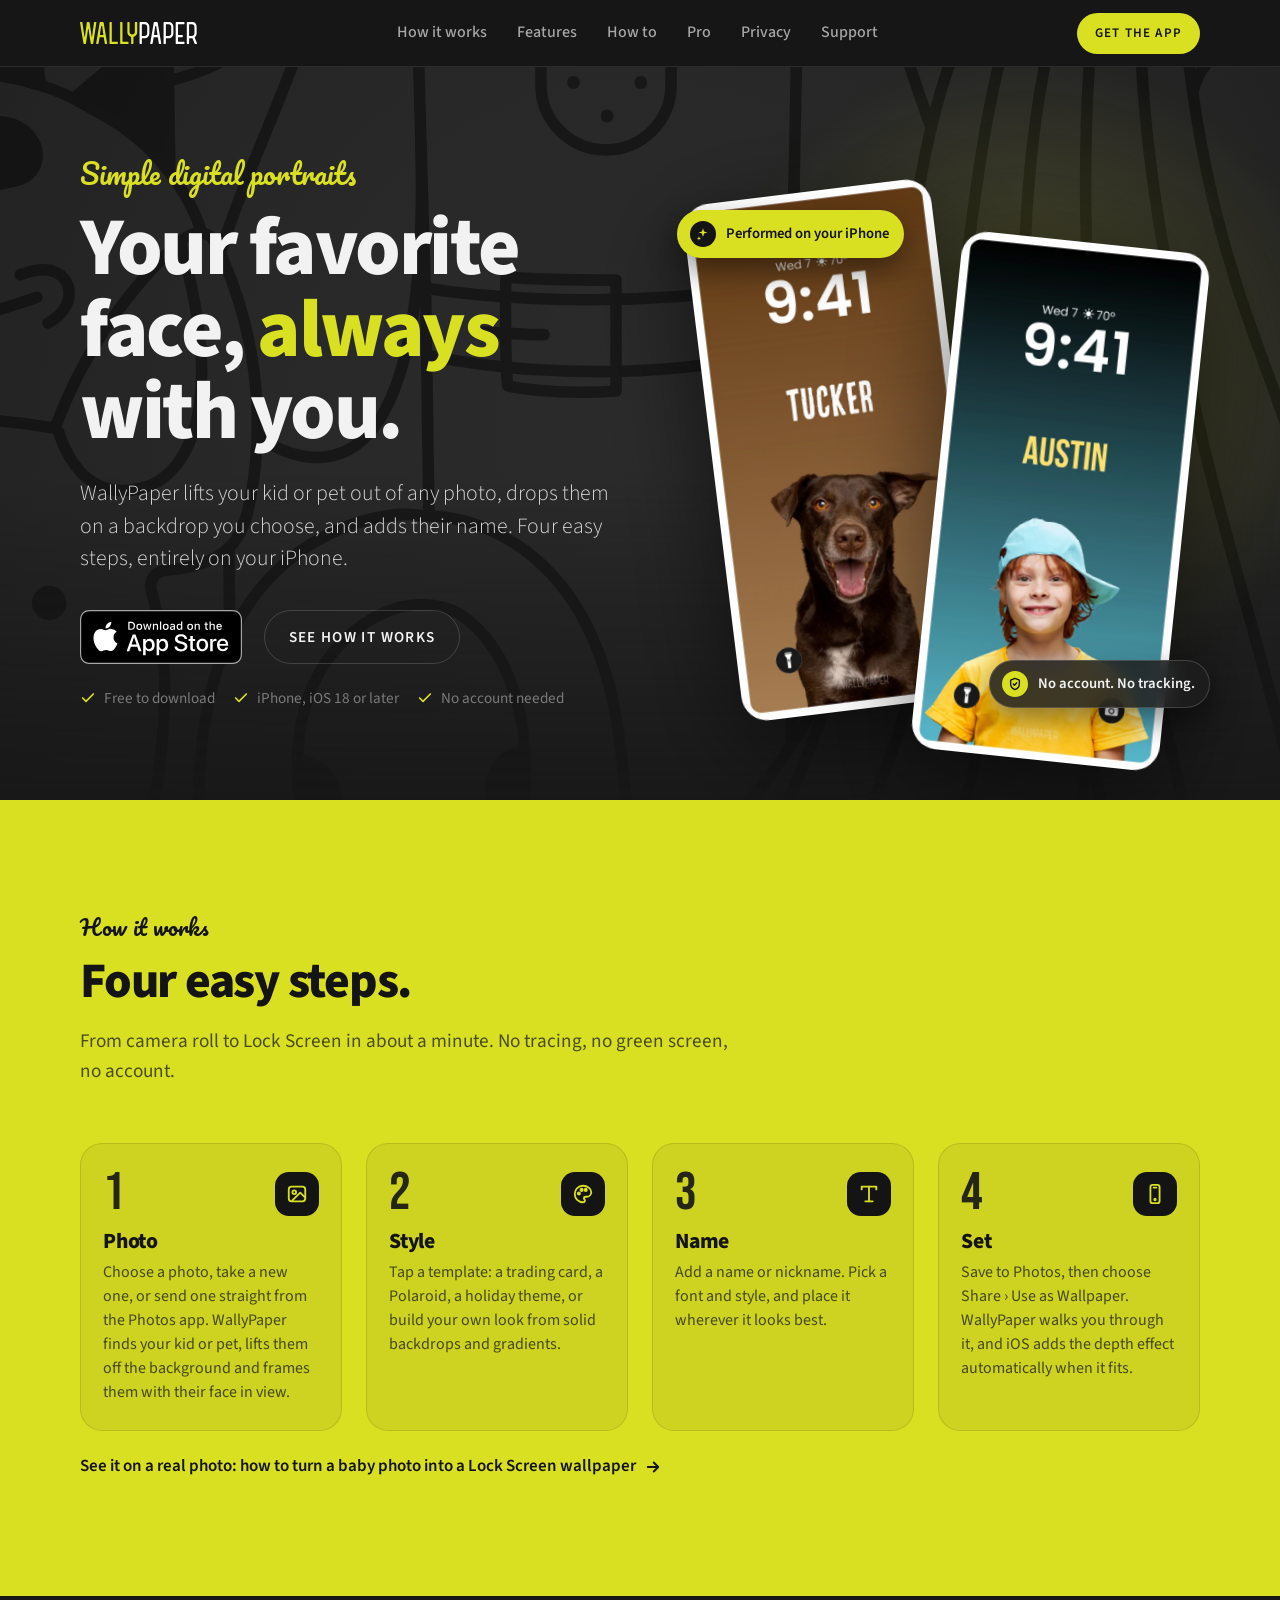
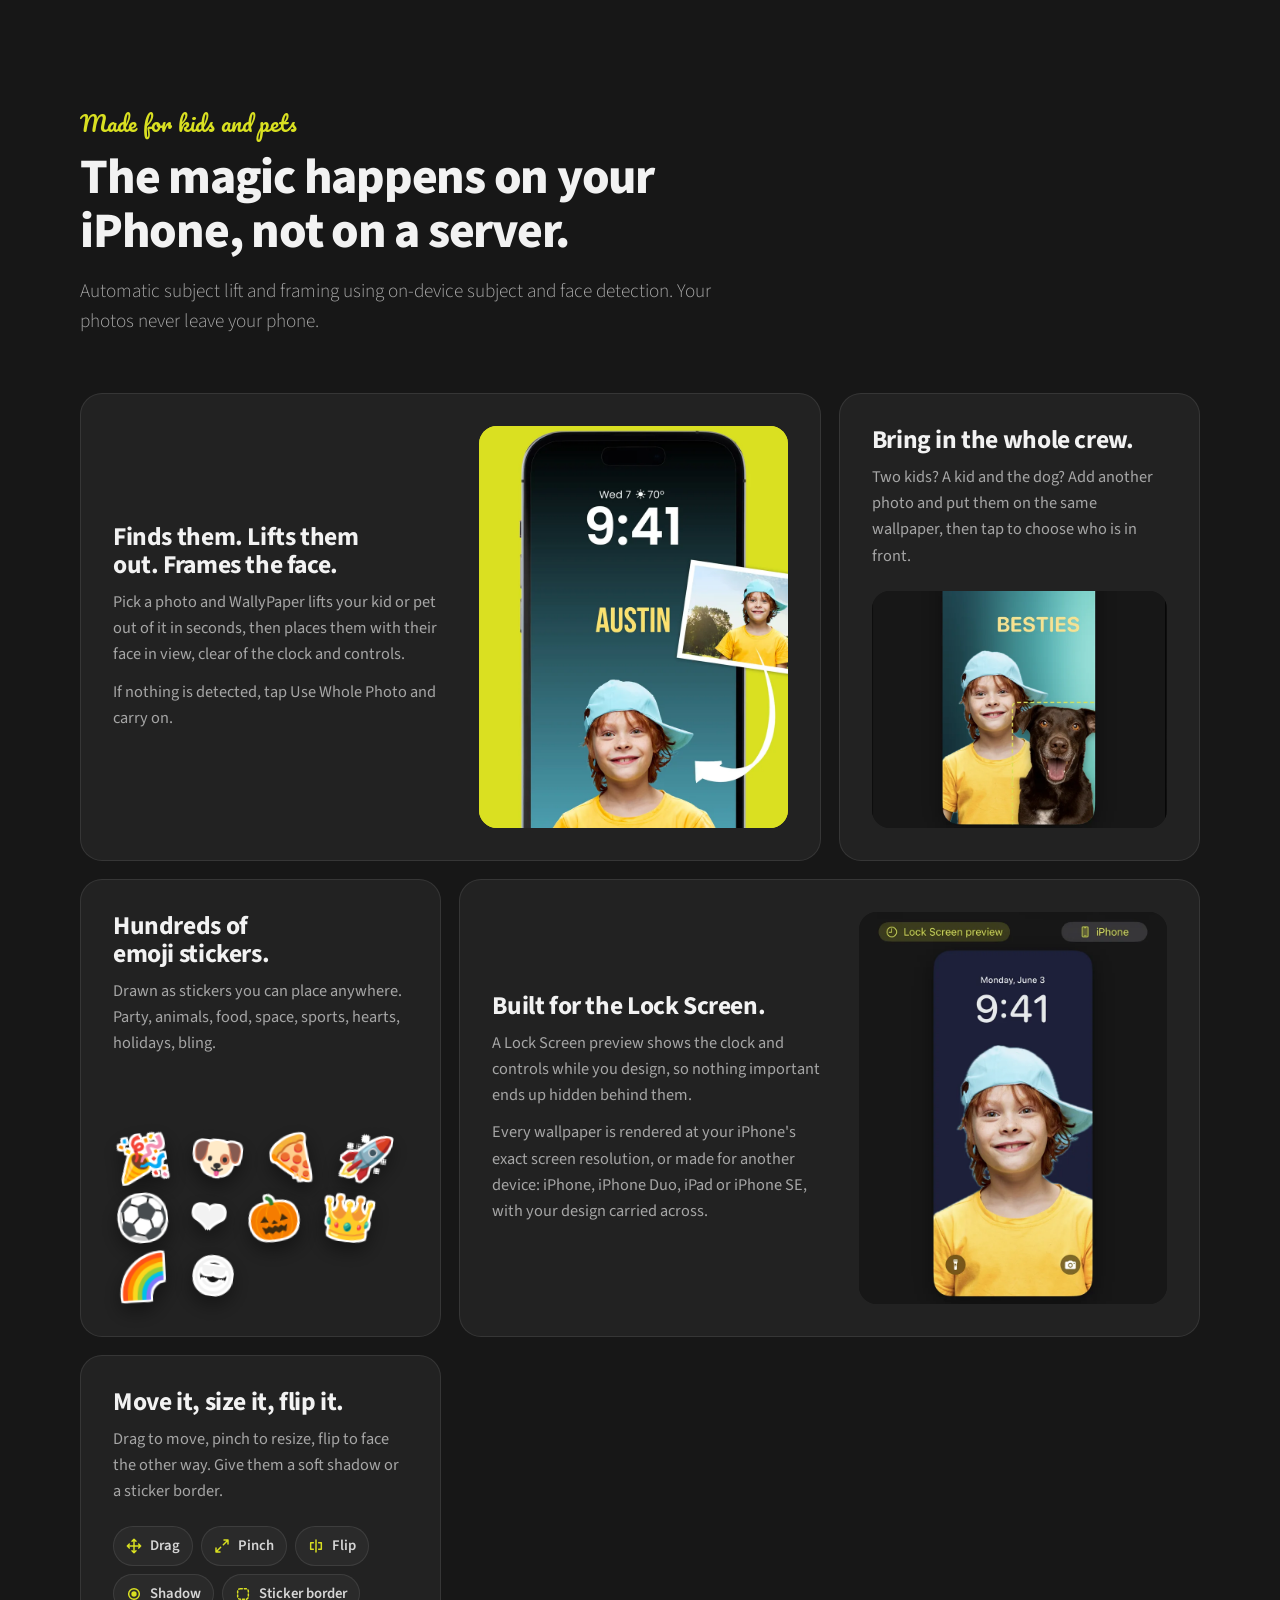
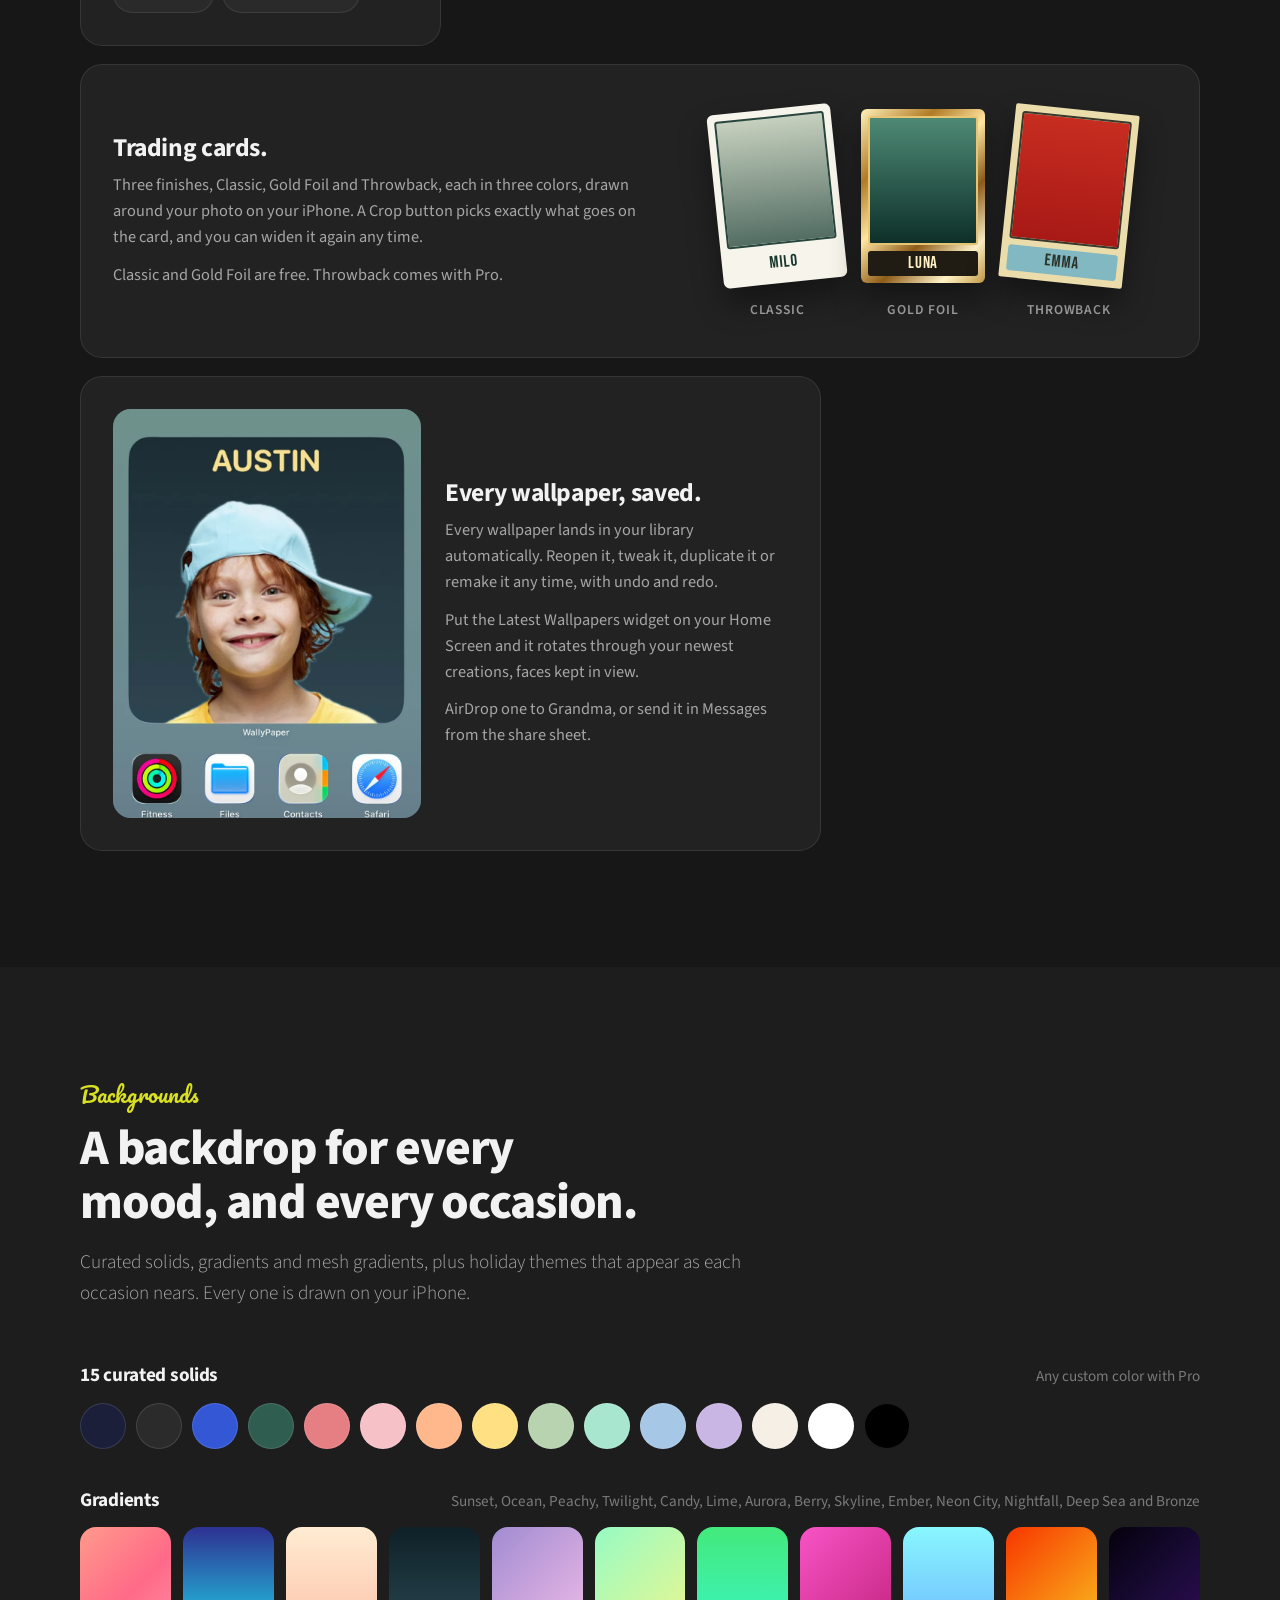
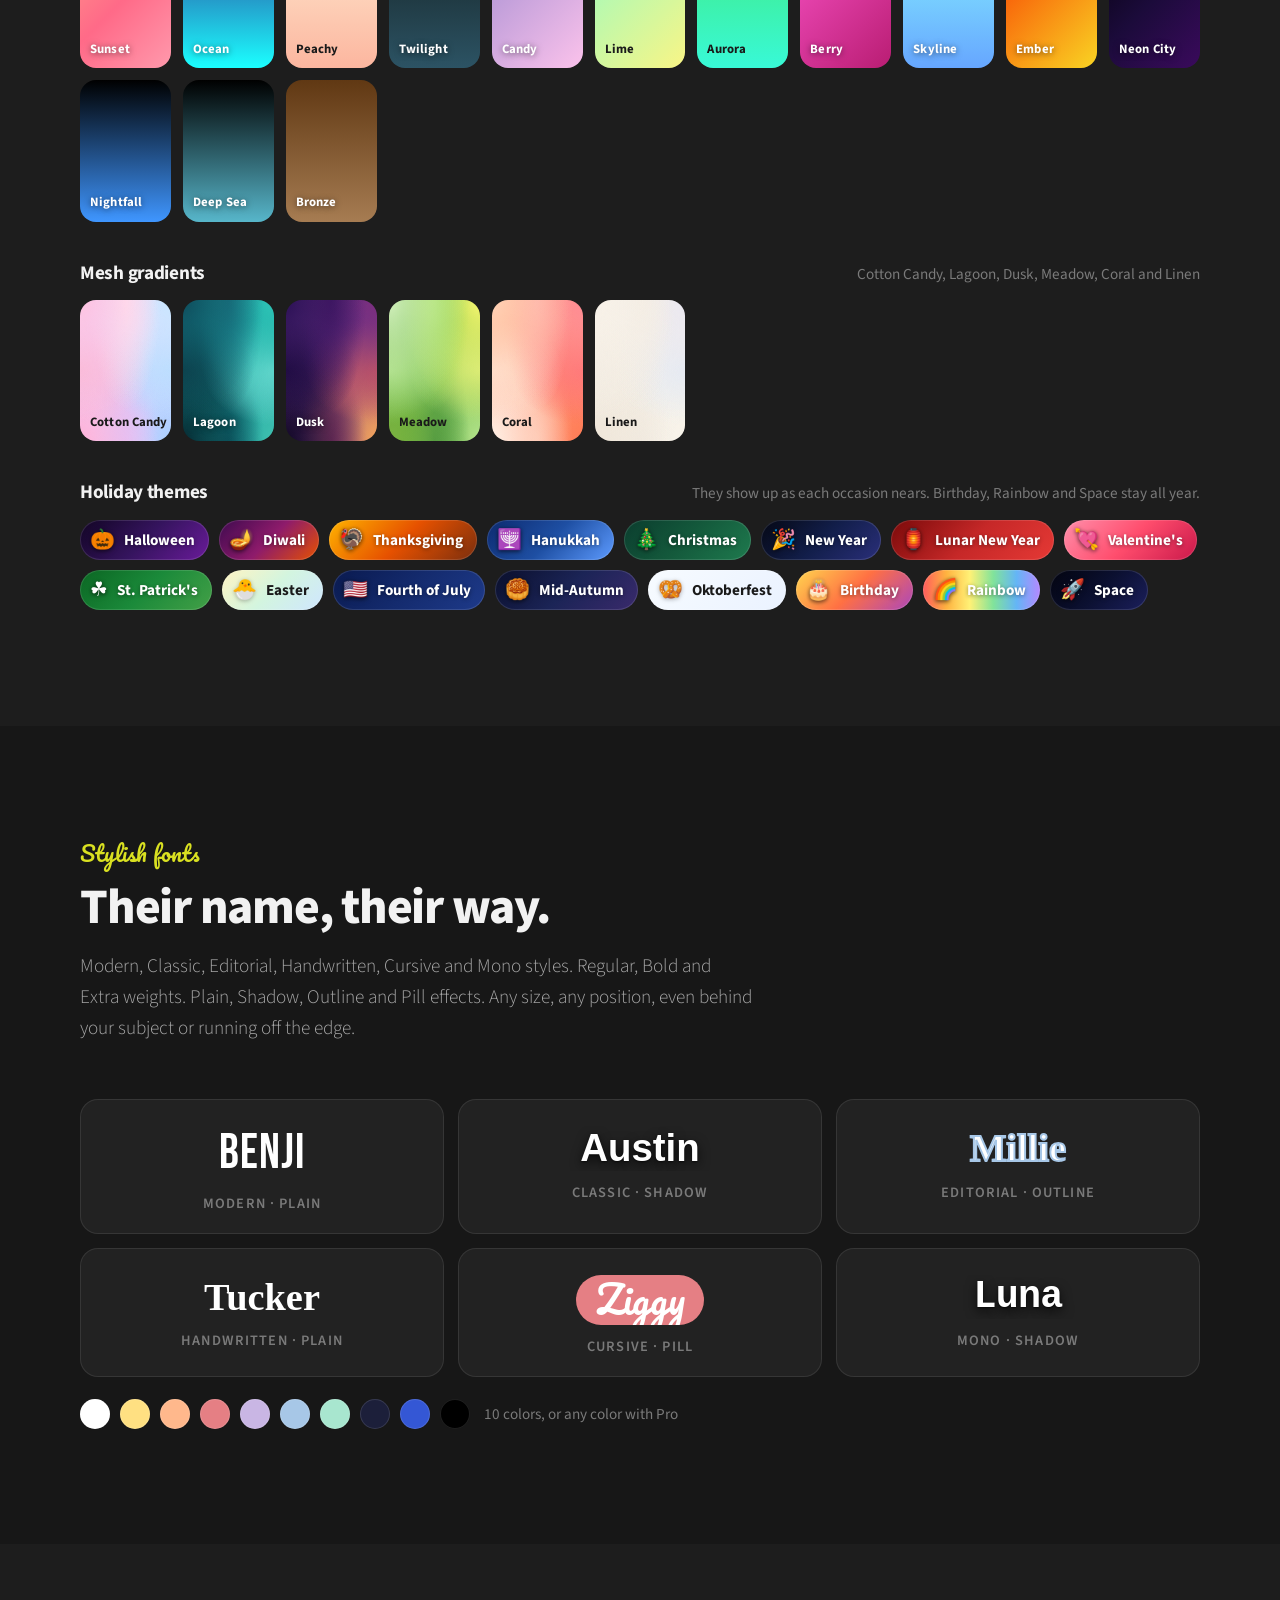
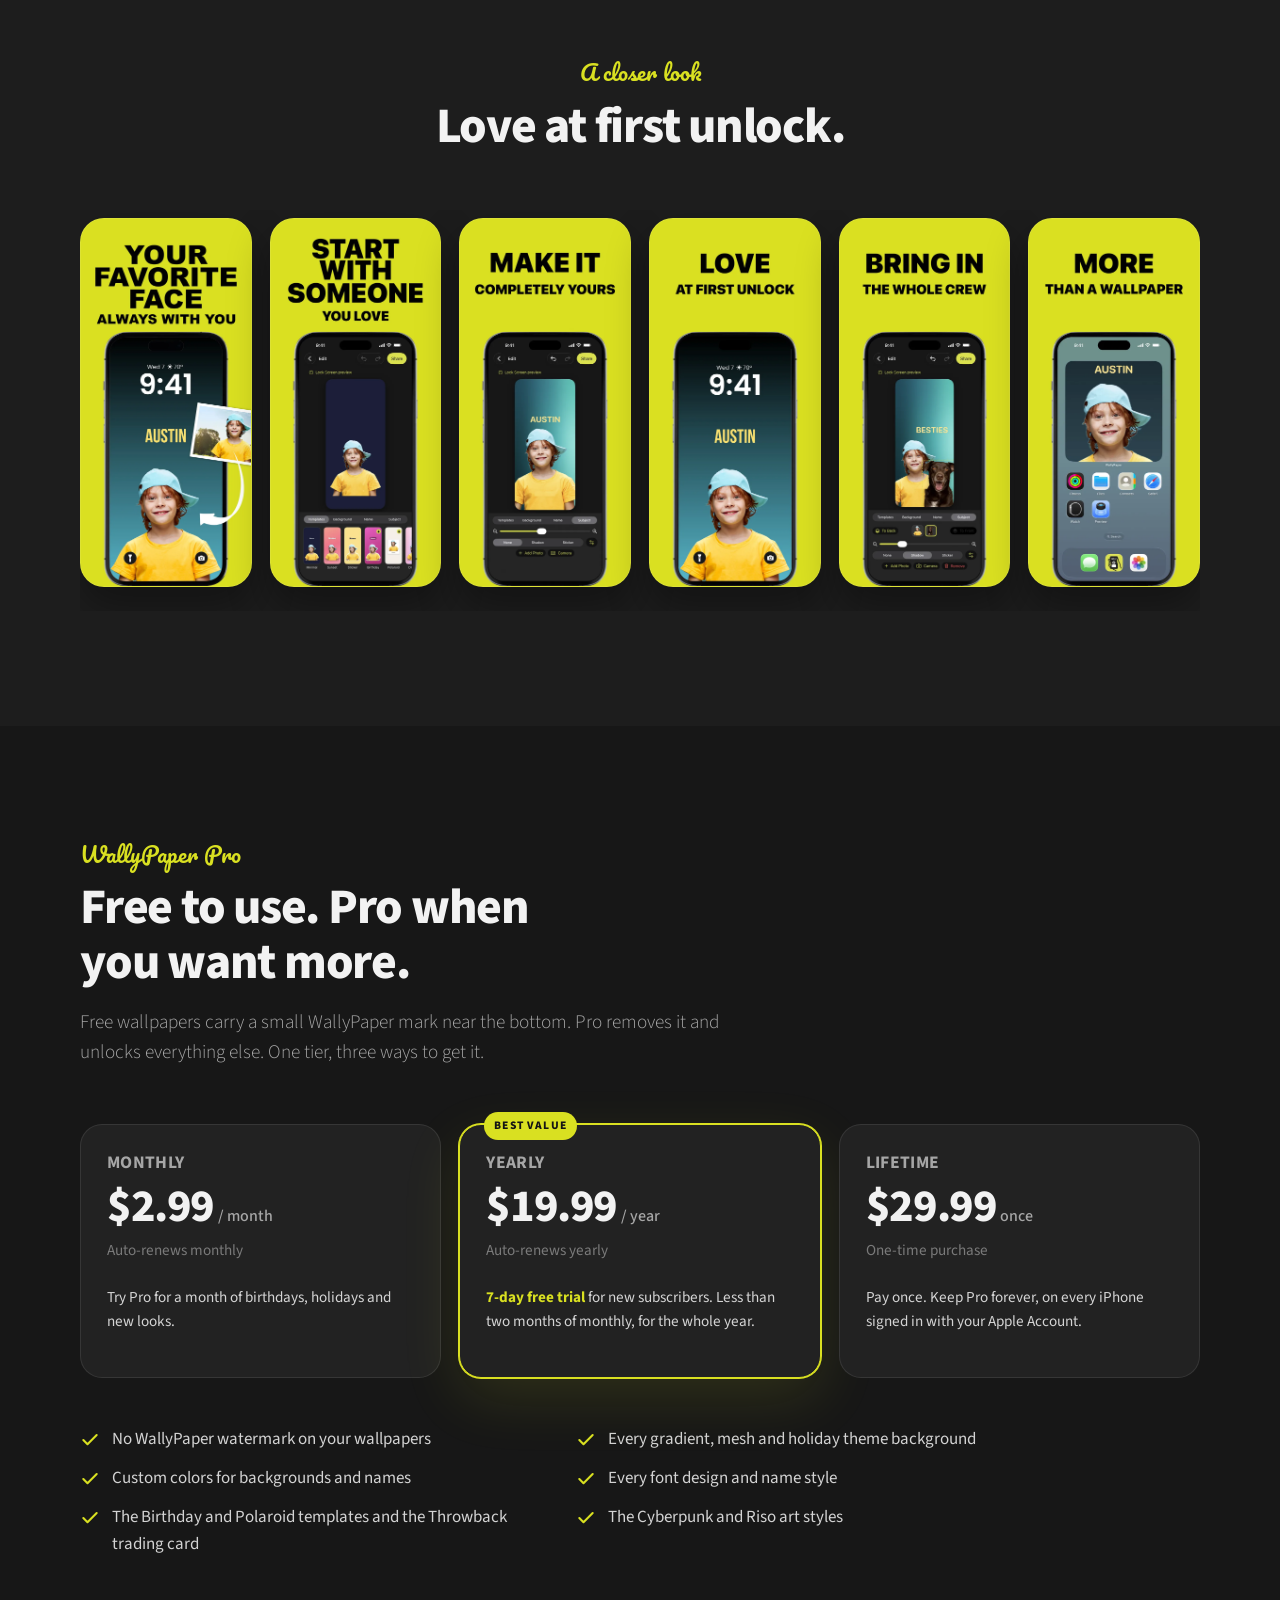
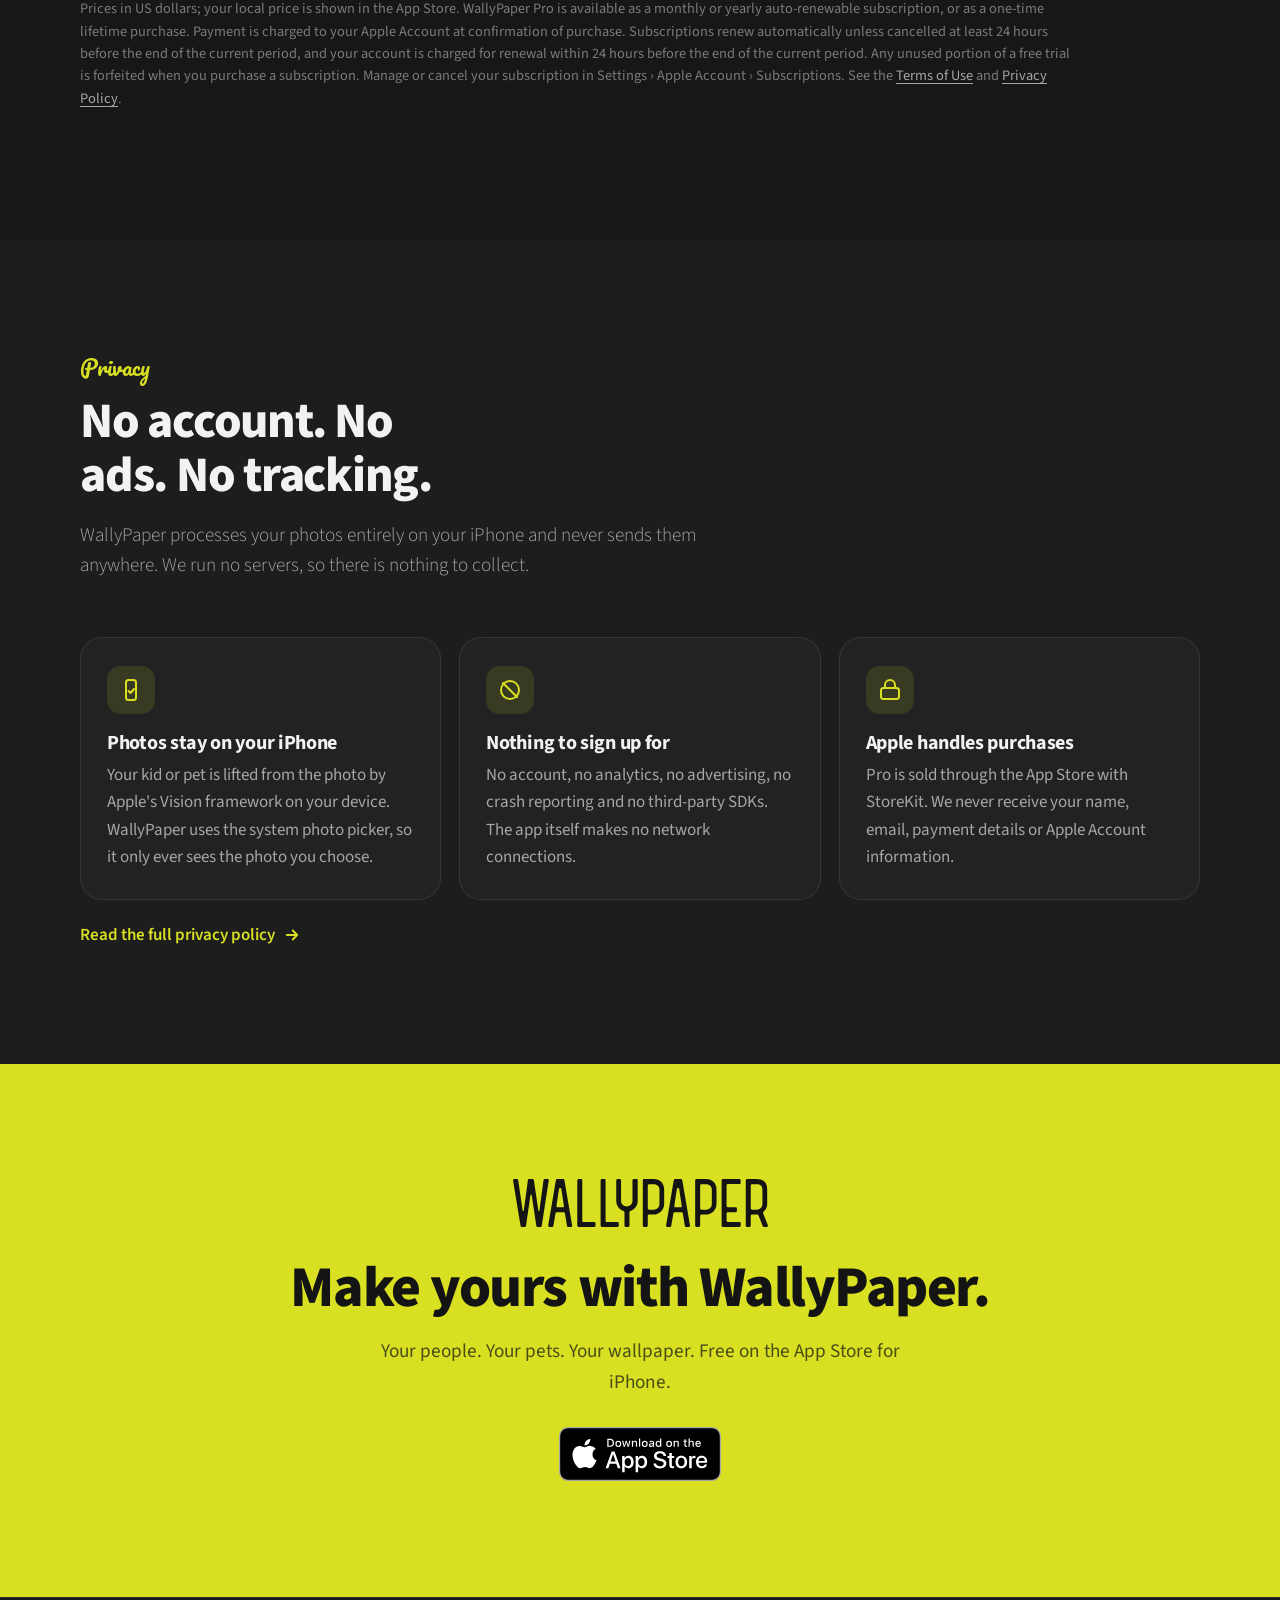
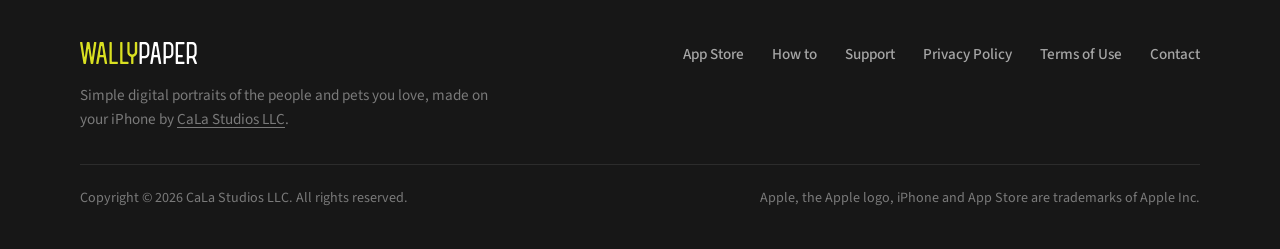
==== commit bc308fca: "Link "CaLa Studios LLC" in the footer to calastudios.app The studio now has its own site listing all" ====
--- a/index.html
+++ b/index.html
@@ -44,7 +44,7 @@
     "downloadUrl": "https://apps.apple.com/us/app/wallypaper-custom-wallpaper/id6805213479",
     "installUrl": "https://apps.apple.com/us/app/wallypaper-custom-wallpaper/id6805213479",
     "offers": { "@type": "Offer", "price": "0", "priceCurrency": "USD" },
-    "author": { "@type": "Organization", "name": "CaLa Studios LLC", "email": "support@calastudios.app" }
+    "author": { "@type": "Organization", "name": "CaLa Studios LLC", "url": "https://calastudios.app/", "email": "support@calastudios.app" }
   }
   </script>
 </head>
@@ -476,7 +476,7 @@
       <div class="footer-grid">
         <div class="footer-brand">
           <span class="wordmark" role="img" aria-label="WallyPaper"></span>
-          <p>Simple digital portraits of the people and pets you love, made on your iPhone by CaLa Studios LLC.</p>
+          <p>Simple digital portraits of the people and pets you love, made on your iPhone by <a href="https://calastudios.app/">CaLa Studios LLC</a>.</p>
         </div>
         <ul class="footer-links">
           <li><a href="https://apps.apple.com/us/app/wallypaper-custom-wallpaper/id6805213479">App Store</a></li>
--- a/assets/css/site.css
+++ b/assets/css/site.css
@@ -377,6 +377,8 @@
 .site-footer { border-top: 1px solid var(--line); padding: 44px 0 40px; color: var(--muted); font-size: 0.95rem; }
 .footer-grid { display: flex; justify-content: space-between; gap: 32px; flex-wrap: wrap; align-items: flex-start; }
 .footer-brand p { margin: 12px 0 0; max-width: 26rem; color: var(--dim); }
+.footer-brand p a { text-decoration: underline; text-underline-offset: 3px; }
+.footer-brand p a:hover { color: var(--text); }
 .footer-links { display: flex; gap: 28px; flex-wrap: wrap; list-style: none; }
 .footer-links a { color: var(--muted); font-weight: 500; }
 .footer-links a:hover { color: var(--text); }
@@ -480,7 +482,7 @@
 .howto-card { display: flex; flex-direction: column; height: 100%; background: var(--surface); border: 1px solid var(--line); border-radius: var(--radius); overflow: hidden; color: inherit; text-decoration: none; transition: transform 0.15s ease, border-color 0.15s ease; }
 .howto-card:hover { transform: translateY(-2px); border-color: var(--line-strong); }
 .howto-card figure { margin: 0; aspect-ratio: 4 / 3; background: #000; overflow: hidden; }
-.howto-card img { width: 100%; height: 100%; object-fit: cover; object-position: center 38%; display: block; }
+.howto-card img { width: 100%; height: 100%; object-fit: cover; object-position: center 60%; display: block; }
 .howto-card-body { padding: 18px 20px 22px; display: flex; flex-direction: column; gap: 6px; }
 .howto-card-tag { color: var(--neon); font-size: 0.82rem; font-weight: 700; letter-spacing: 0.08em; text-transform: uppercase; }
 .howto-card h3 { font-size: 1.2rem; font-weight: 700; }
